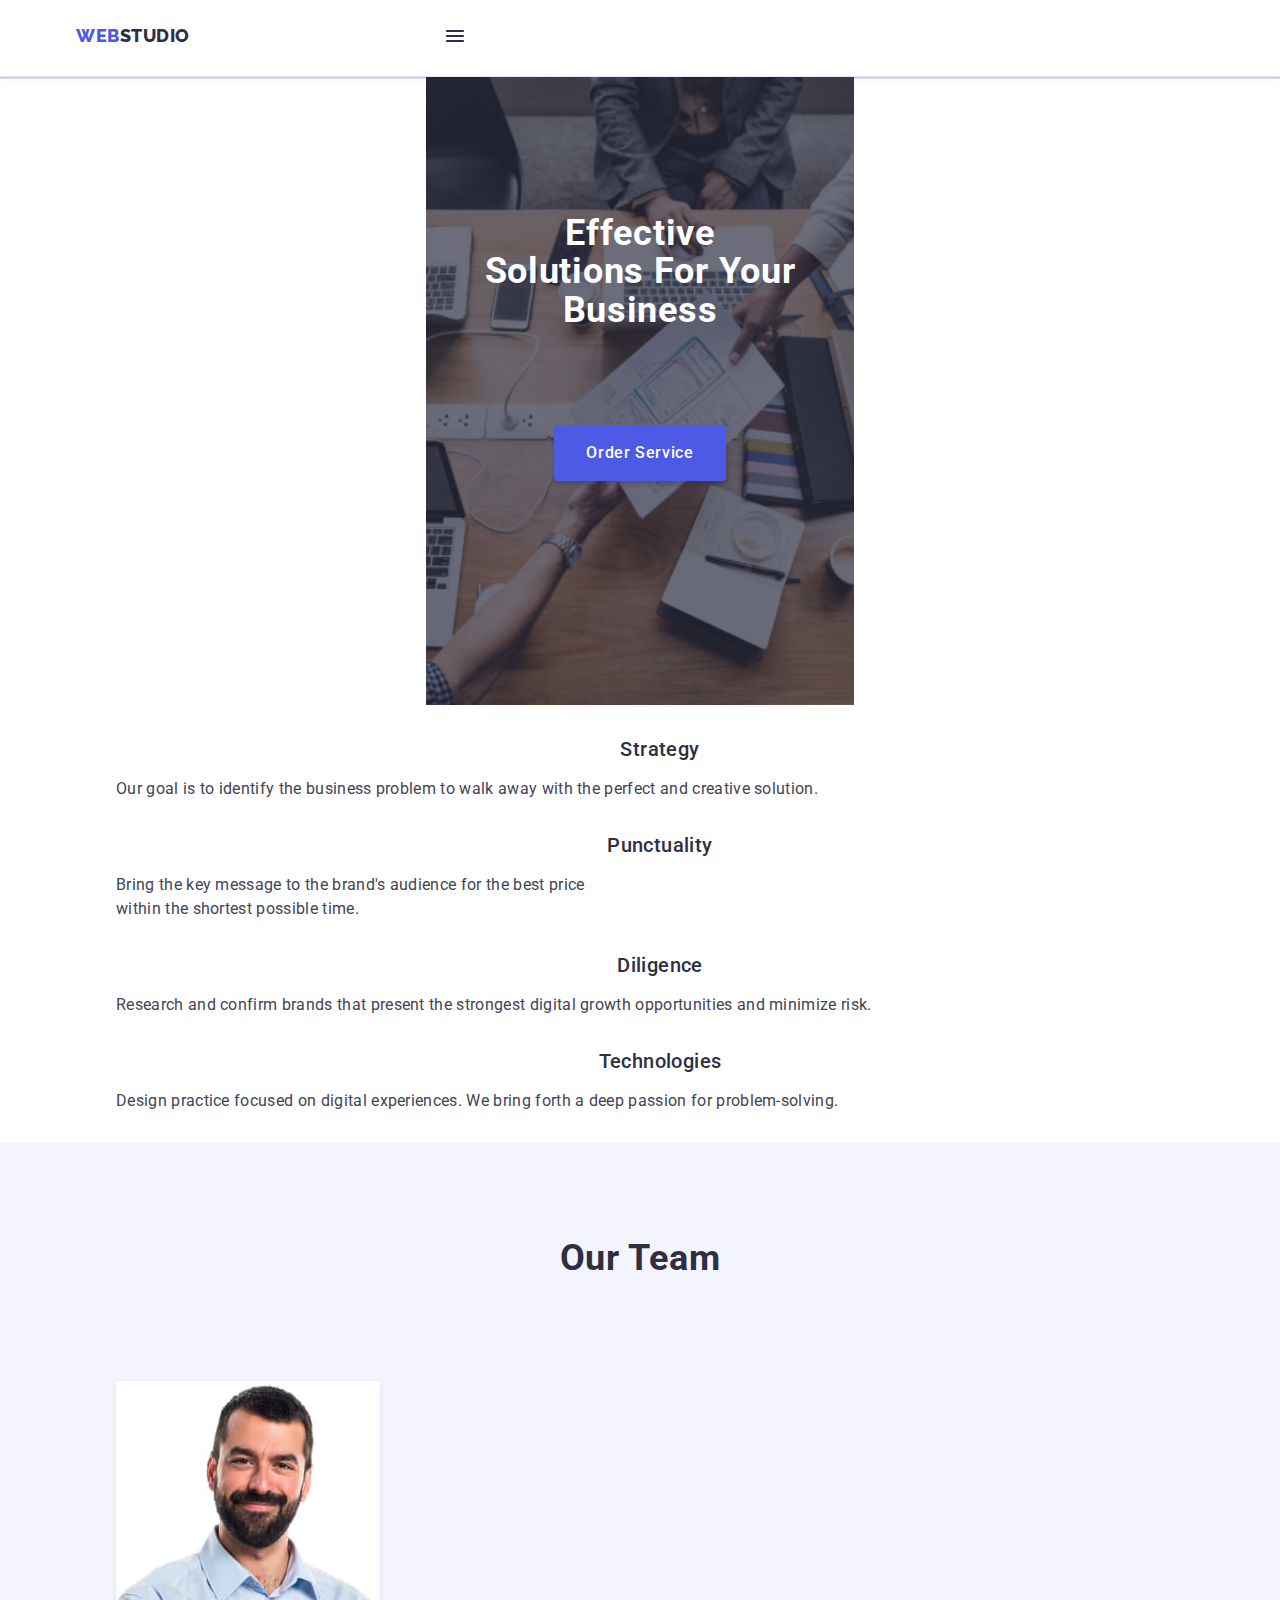
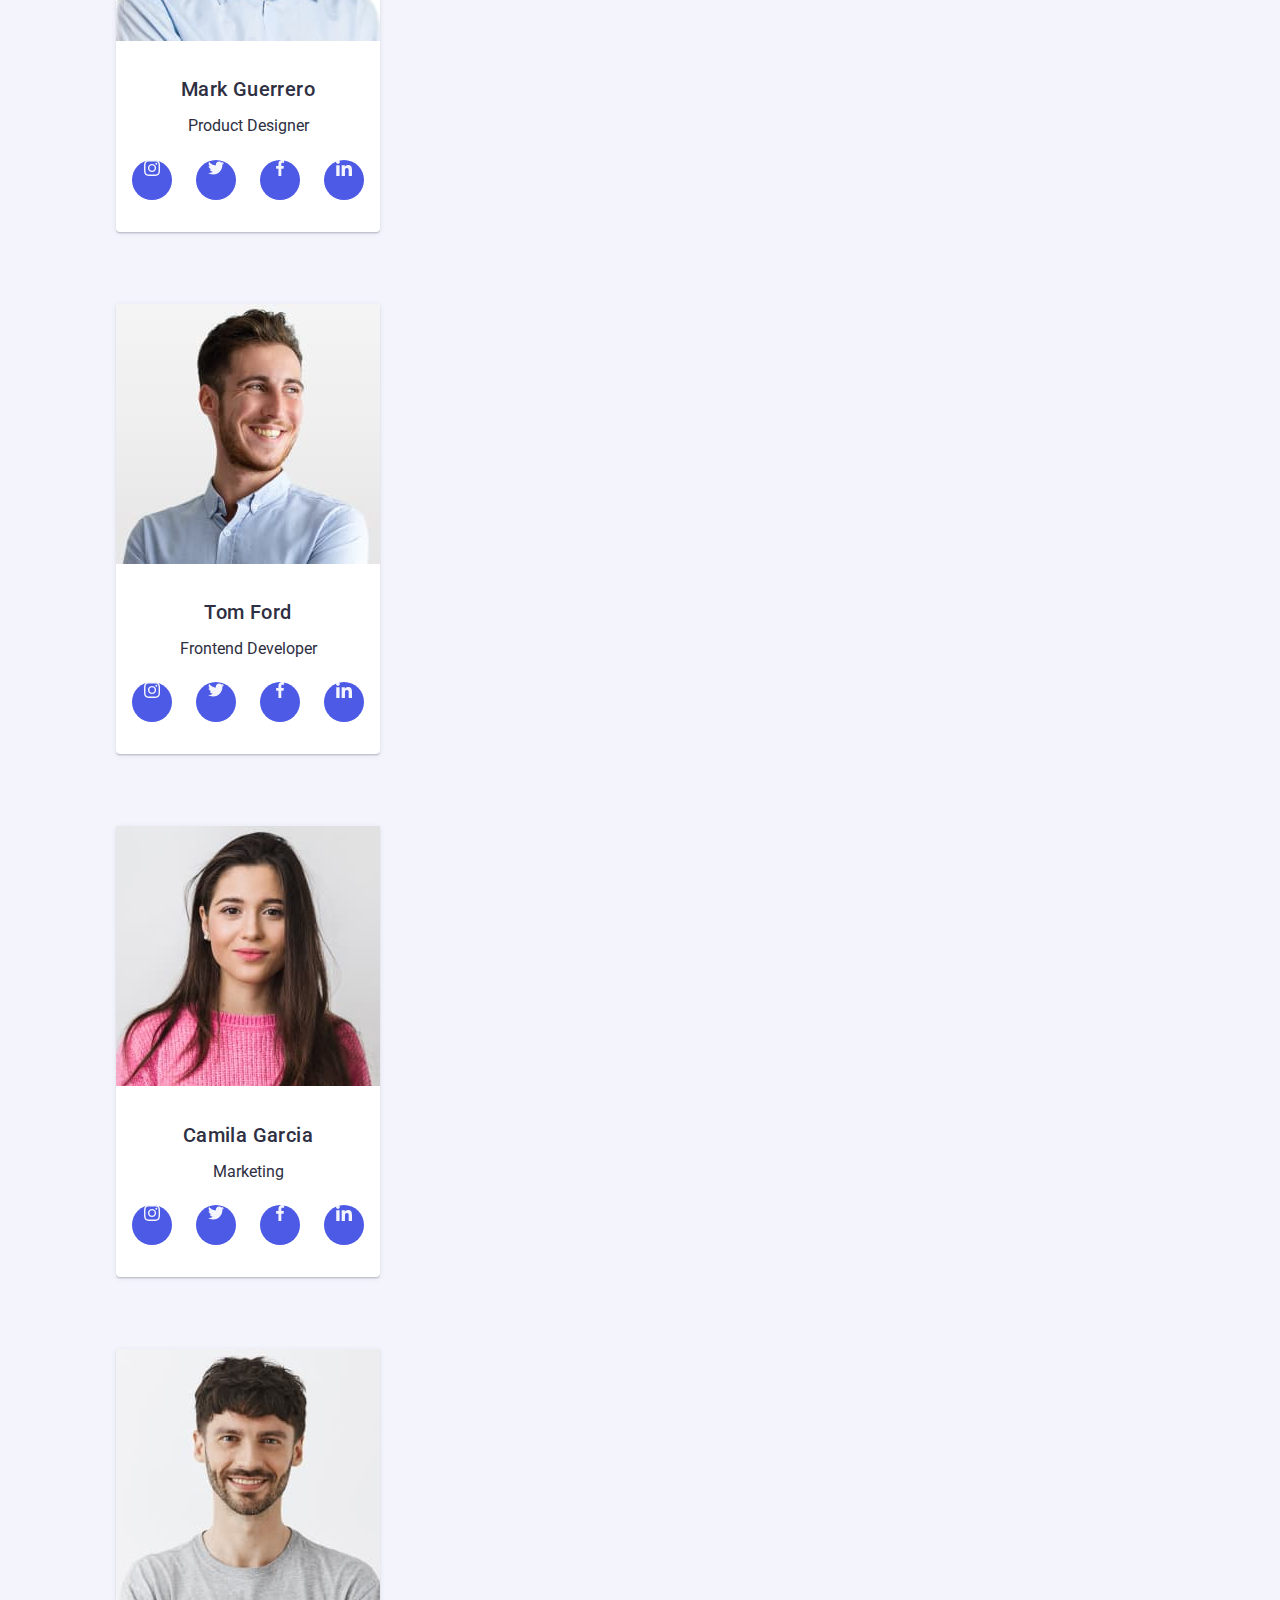
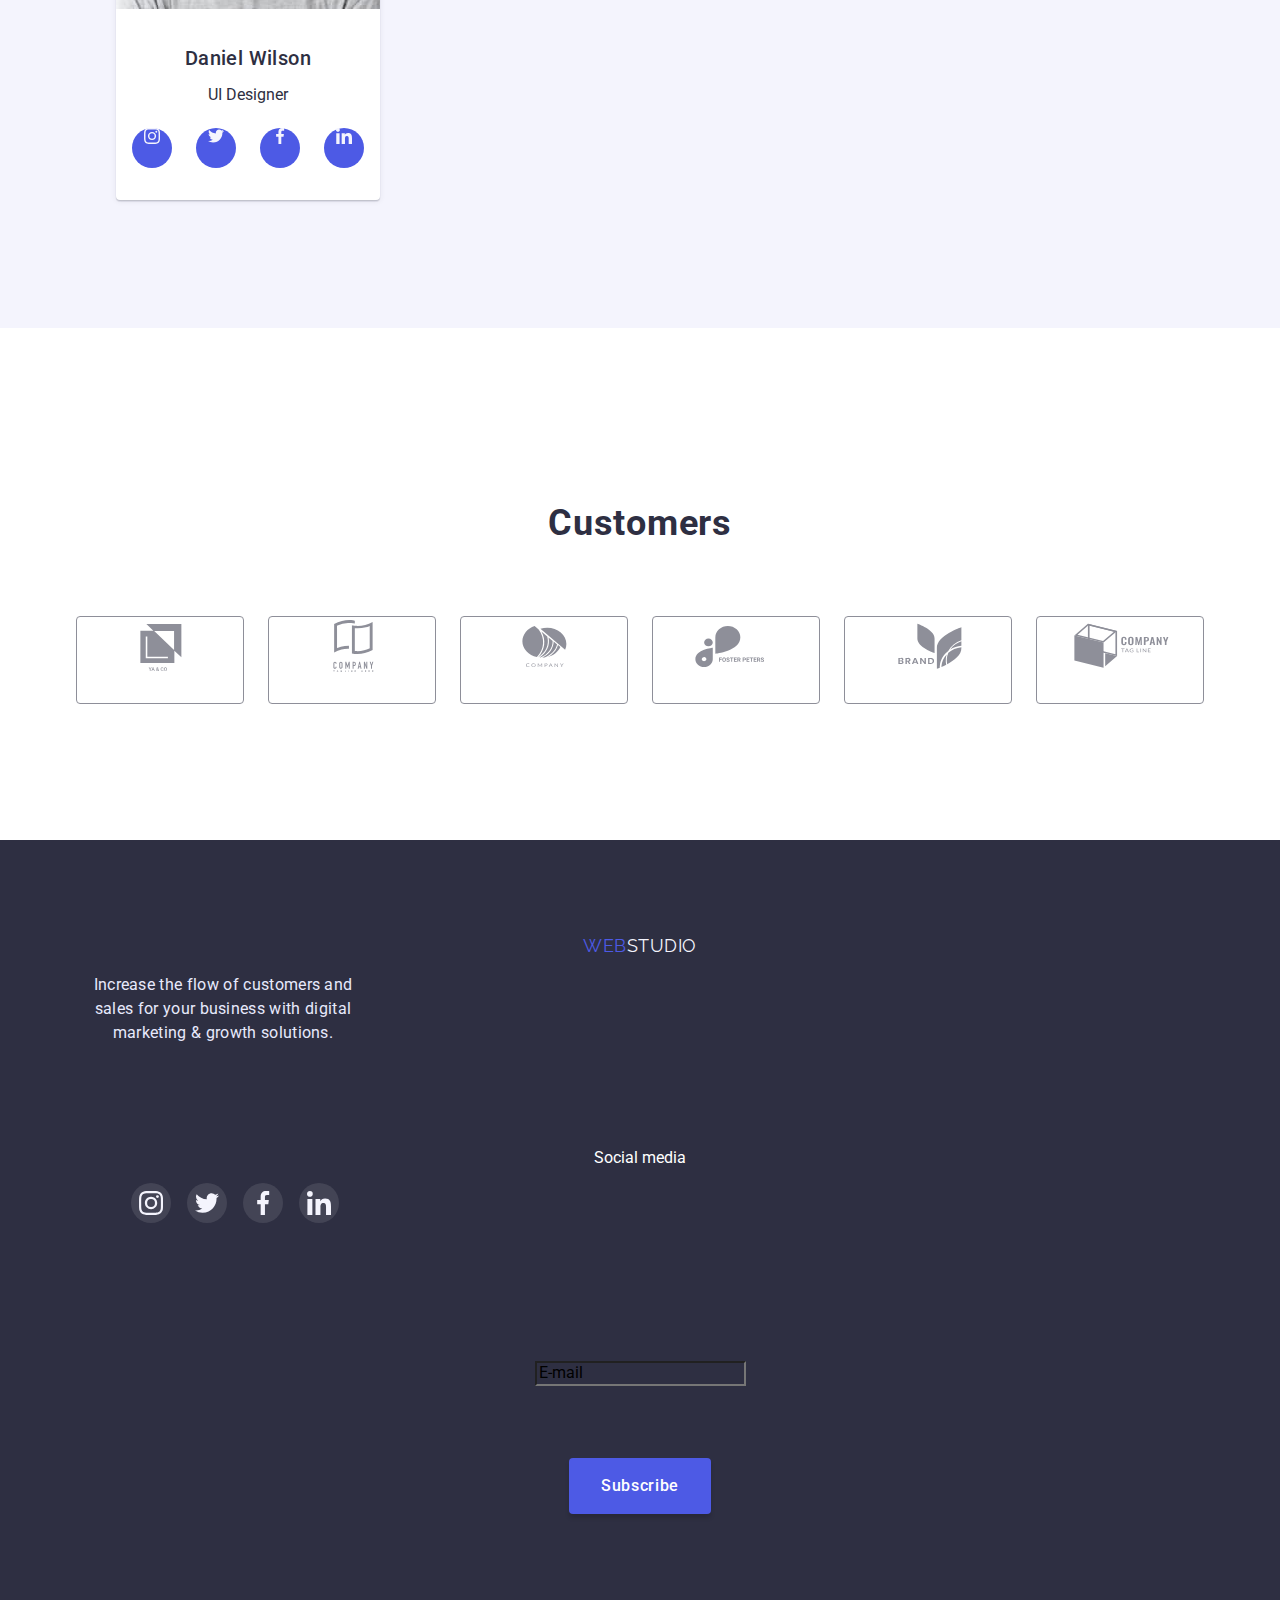
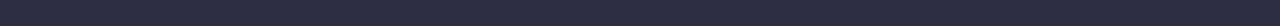
==== index.html @ 81dc56cf "index.html" ====
<!DOCTYPE html>
<html lang="en">
  <head>
    <meta charset="UTF-8" />
    <meta http-equiv="X-UA-Compatible" content="IE=edge" />
    <meta name="viewport" content="width=device-width, initial-scale=1.0" />
    <title>GoIt</title>
    <link
      rel="stylesheet"
      href="https://cdnjs.cloudflare.com/ajax/libs/modern-normalize/1.1.0/modern-normalize.min.css"
    />
    <link rel="preconnect" href="https://fonts.googleapis.com" />
    <link rel="preconnect" href="https://fonts.gstatic.com" crossorigin />
    <link
      href="https://fonts.googleapis.com/css2?family=Raleway:wght@800&family=Roboto:wght@400;500;700;900&display=swap"
      rel="stylesheet"
    />

    <link rel="stylesheet" href="./css/mobile.css" />
    <link rel="stylesheet" href="./css/tablet.css" />
    <link rel="stylesheet" href="./css/desctop.css" />
  </head>

  <body>
    <header class="header">

        <div class="container div-header-container">
          <nav class="header-navigation">

           <div class="flexx">
              <div>
                <a class="header-logo link" href="./index.html"
                  ><span class="logo-web">Web</span>Studio</a>
              </div>
              <div class="svg-menu">
                  <svg data-modal-open xmlns="http://www.w3.org/2000/svg" width="32" height="24" viewBox="0 0 24 24"><path fill="currentColor" d="M4 18h16c.55 0 1-.45 1-1s-.45-1-1-1H4c-.55 0-1 .45-1 1s.45 1 1 1zm0-5h16c.55 0 1-.45 1-1s-.45-1-1-1H4c-.55 0-1 .45-1 1s.45 1 1 1zM3 7c0 .55.45 1 1 1h16c.55 0 1-.45 1-1s-.45-1-1-1H4c-.55 0-1 .45-1 1z"/></svg>
              </div>
           </div >

            <ul class="header-list list">
              <li class="header-item">
                <a class="header-link link" href="index.html">Studio</a>
              </li>
              <li class="header-item">
                <a class="header-link link" href="portfolio.html">Portfolio</a>
              </li>
              <li class="header-item">
                <a class="header-link link" href="">Contacts</a>
              </li>
            </ul>
  
            <!--address-->
  
            <address class="adress">
              <ul class="list adress-flex">
                <li>
                  <a class="header-mail link" href="mailto:info@devstudio.com"
                    >info@devstudio.com</a
                  >
                </li>
                <li>
                  <a class="header-tel link" href="tel:+110001111111"
                    >+11 (000) 111-11-11</a
                  >
                </li>
              </ul>
            </address>
       
          <div data-modal  class="mob-menu is-hidden" >
           <div class="container-mob" >
             <div>
                <button type="button" data-modal-close class="menu-close">X</button>
                <ul class="menu-container-list">
                  <li class="menu-container-item link">
                    <a class="menu-container-link" href="index.html">Studio</a>
                  </li>
                  <li class="menu-container-item link">
                    <a class="menu-container-link" href="portfolio.html">Portfolio</a>
                  </li>
                  <li class="menu-container-item link">
                    <a class="menu-container-link" href="">Contacts</a>
                  </li>
                </ul>
             </div>
             <div>
                <ul class="list adress-menu">
               
                  <li>
                    <a class="menu-tel link" href="tel:+110001111111"
                      >+11 (000) 111-11-11</a
                    >
                  </li>
                     <li>
                    <a class="menu-mail link" href="mailto:info@devstudio.com"
                      >info@devstudio.com</a
                    >
                  </li>
  
                </ul>
                <ul class="social-list gap-al list">
                  <li class="social-item">
                    <a class="social-link link" href>
                      <svg class="bord-soc-icon" width="16" height="16">
                        <use href="./images/icon.svg#icon-instagram1n"></use>
                      </svg>
                    </a>
                  </li>
  
                  <li class="social-item">
                    <a class="social-link link" href="">
                      <svg class="bord-soc-icon" width="16" height="16">
                        <use href="./images/icon.svg#icon-twitter2n"></use>
                      </svg>
                    </a>
                  </li>
                  <li class="social-item">
                    <a class="social-link link" href="">
                      <svg class="bord-soc-icon" width="16" height="16">
                        <use href="./images/icon.svg#icon-facebook3n"></use>
                      </svg>
                    </a>
                  </li>
                  <li class="social-item">
                    <a class="social-link link" href="">
                      <svg class="bord-soc-icon" width="16" height="16">
                        <use href="./images/icon.svg#icon-linkedin4n"></use>
                      </svg>
                    </a>
                  </li>
              </ul>
         </di>
             </div>
            </div>
          </div>
        </nav>
      </div>
    
    </header>

    <main>
      <!--Section 1-->

      <section class="section">
        <div class="container">
          <h1 class="hero">Effective Solutions For Your Business</h1>
          <button data-order-open type="button" class="button" type="button">
            Order Service
          </button>
        </div>
      </section>

      <!--Section 2 -->

      <section class="strategy">
        <div class="container">
          <h2 class="visually-hidden">Strategy</h2>
          <ul class="list sectionone">
            <li class="li-one">
              <div class="strat-fon">
                <svg clacc="svg-home" width="64" height="64" class="foot-svg">
                  <use href="./images/icon.svg#icon-antenna-1"></use>
                </svg>
              </div>
              <h3 class="feature">Strategy</h3>
              <p class="feature-text">
                Our goal is to identify the business problem to walk away with
                the perfect and creative solution.
              </p>
            </li>
            <li class="li-one">
              <div class="strat-fon">
                <svg width="64" height="64" class="foot-svg">
                  <use href="./images/icon.svg#icon-astronaut-1"></use>
                </svg>
              </div>
              <h3 class="feature">Punctuality</h3>
              <p class="feature-text">
                Bring the key message to the brand's audience for the best price
                <br />
                within the shortest possible time.
              </p>
            </li>
            <li class="li-one">
              <div class="strat-fon">
                <svg width="64" height="64" class="foot-svg">
                  <use href="./images/icon.svg#icon-clock-1"></use>
                </svg>
              </div>
              <h3 class="feature">Diligence</h3>

              <p class="feature-text">
                Research and confirm brands that present the strongest digital
                growth opportunities and minimize risk.
              </p>
            </li>
            <li class="li-one">
              <div class="strat-fon">
                <svg width="64" height="64" class="foot-svg">
                  <use href="./images/icon.svg#icon-diagram-1"></use>
                </svg>
              </div>
              <h3 class="feature">Technologies</h3>
              <p class="feature-text">
                Design practice focused on digital experiences. We bring forth a
                deep passion for problem-solving.
              </p>
            </li>
          </ul>
        </div>
      </section>

      <!--Section 3-->

      <section class="doing">
        <div class="container">
          <h2 class="capital">What are we doing</h2>
          <ul class="list gap-24">
            <li class="li-fotosi">
              <img
                src="./images/front/img1.jpg"
                alt="computer"
                width="360"
                height="300"
              />
            </li>
            <li class="li-fotosi">
              <img
                src="./images/front/img2.jpg"
                alt="programs"
                width="360"
                height="300"
              />
            </li>
            <li class="li-fotosi">
              <img
                src="./images/front/img3.jpg"
                alt="phone"
                width="360"
                height="300"
              />
            </li>
          </ul>
        </div>
      </section>

      <!--Section 4-->

      <section class="team">
        <div class="container">
          <h2 class="capital">Our Team</h2>
          <ul class="list gap-24 our-team">
            <li class="fon-imag">
              <img
                src="./images/front/img.jpg"
                alt="Mark Guerrero"
                width="264"
                height="260"
              />
              <div class="team-div">
                <h3 class="feature">Mark Guerrero</h3>

                <p class="feature-text-team">Product Designer</p>

                <ul class="social-list gap-al list">
                  <li class="social-item">
                    <a class="social-link link" href>
                      <svg class="bord-soc-icon" width="16" height="16">
                        <use href="./images/icon.svg#icon-instagram1n"></use>
                      </svg>
                    </a>
                  </li>

                  <li class="social-item">
                    <a class="social-link link" href="">
                      <svg class="bord-soc-icon" width="16" height="16">
                        <use href="./images/icon.svg#icon-twitter2n"></use>
                      </svg>
                    </a>
                  </li>
                  <li class="social-item">
                    <a class="social-link link" href="">
                      <svg class="bord-soc-icon" width="16" height="16">
                        <use href="./images/icon.svg#icon-facebook3n"></use>
                      </svg>
                    </a>
                  </li>
                  <li class="social-item">
                    <a class="social-link link" href="">
                      <svg class="bord-soc-icon" width="16" height="16">
                        <use href="./images/icon.svg#icon-linkedin4n"></use>
                      </svg>
                    </a>
                  </li>
                </ul>
              </div>
            </li>

            <li class="fon-imag">
              <img
                src="./images/front/img11.jpg"
                alt="Tom Ford"
                width="264"
                height="260"
              />
              <div class="team-div">
                <h3 class="feature">Tom Ford</h3>
                <p class="feature-text-team">Frontend Developer</p>
                <ul class="social-list gap-al list">
                  <li class="social-item">
                    <a class="social-link link" href>
                      <svg class="bord-soc-icon" width="16" height="16">
                        <use href="./images/icon.svg#icon-instagram1n"></use>
                      </svg>
                    </a>
                  </li>

                  <li class="social-item">
                    <a class="social-link link" href="">
                      <svg class="bord-soc-icon" width="16" height="16">
                        <use href="./images/icon.svg#icon-twitter2n"></use>
                      </svg>
                    </a>
                  </li>
                  <li class="social-item">
                    <a class="social-link link" href="">
                      <svg class="bord-soc-icon" width="16" height="16">
                        <use href="./images/icon.svg#icon-facebook3n"></use>
                      </svg>
                    </a>
                  </li>
                  <li class="social-item">
                    <a class="social-link link" href="">
                      <svg class="bord-soc-icon" width="16" height="16">
                        <use href="./images/icon.svg#icon-linkedin4n"></use>
                      </svg>
                    </a>
                  </li>
                </ul>
              </div>
            </li>
            <li class="fon-imag">
              <img
                src="./images/front/img22.jpg"
                alt="Camila Garcia"
                width="264"
                height="260"
              />
              <div class="team-div">
                <h3 class="feature">Camila Garcia</h3>
                <p class="feature-text-team">Marketing</p>
                <ul class="social-list gap-al list">
                  <li class="social-item">
                    <a class="social-link link" href>
                      <svg class="bord-soc-icon" width="16" height="16">
                        <use href="./images/icon.svg#icon-instagram1n"></use>
                      </svg>
                    </a>
                  </li>

                  <li class="social-item">
                    <a class="social-link link" href="">
                      <svg class="bord-soc-icon" width="16" height="16">
                        <use href="./images/icon.svg#icon-twitter2n"></use>
                      </svg>
                    </a>
                  </li>
                  <li class="social-item">
                    <a class="social-link link" href="">
                      <svg class="bord-soc-icon" width="16" height="16">
                        <use href="./images/icon.svg#icon-facebook3n"></use>
                      </svg>
                    </a>
                  </li>
                  <li class="social-item">
                    <a class="social-link link" href="">
                      <svg class="bord-soc-icon" width="16" height="16">
                        <use href="./images/icon.svg#icon-linkedin4n"></use>
                      </svg>
                    </a>
                  </li>
                </ul>
              </div>
            </li>

            <li class="fon-imag">
              <img
                src="./images/front/img33.jpg"
                alt="Daniel Wilson"
                width="264"
                height="260"
              />
              <div class="team-div">
                <h3 class="feature">Daniel Wilson</h3>
                <p class="feature-text-team">UI Designer</p>
                <ul class="social-list gap-al list">
                  <li class="social-item">
                    <a class="social-link link" href>
                      <svg class="bord-soc-icon" width="16" height="16">
                        <use href="./images/icon.svg#icon-instagram1n"></use>
                      </svg>
                    </a>
                  </li>

                  <li class="social-item">
                    <a class="social-link link" href="">
                      <svg class="bord-soc-icon" width="16" height="16">
                        <use href="./images/icon.svg#icon-twitter2n"></use>
                      </svg>
                    </a>
                  </li>
                  <li class="social-item">
                    <a class="social-link link" href="">
                      <svg class="bord-soc-icon" width="16" height="16">
                        <use href="./images/icon.svg#icon-facebook3n"></use>
                      </svg>
                    </a>
                  </li>
                  <li class="social-item">
                    <a class="social-link link" href="">
                      <svg class="bord-soc-icon" width="16" height="16">
                        <use href="./images/icon.svg#icon-linkedin4n"></use>
                      </svg>
                    </a>
                  </li>
                </ul>
              </div>
            </li>
          </ul>
        </div>
      </section>

      <!--section 5-->
      <section class="test">
        <div class="container">
          <h2 class="test-h2">Customers</h2>
          <ul class="test-list list">
            <li class="test-item">
              <a href="" class="test-link link">
                <svg class="test-icon" width="104" height="56">
                  <use href="./images/logi.svg#icon-Logo"></use>
                </svg>
              </a>
            </li>
            <li class="test-item">
              <a href="" class="test-link link">
                <svg class="test-icon" width="104" height="56">
                  <use class="uses" href="./images/logi.svg#icon-Logo2"></use>
                </svg>
              </a>
            </li>
            <li class="test-item">
              <a href="" class="test-link link">
                <svg class="test-icon" width="104" height="56">
                  <use href="./images/logi.svg#icon-Logo3"></use>
                </svg>
              </a>
            </li>
            <li class="test-item">
              <a href="" class="test-link link">
                <svg class="test-icon" width="104" height="56">
                  <use href="./images/logi.svg#icon-Logo4"></use>
                </svg>
              </a>
            </li>
            <li class="test-item">
              <a href="" class="test-link link">
                <svg class="test-icon" width="104" height="56">
                  <use href="./images/logi.svg#icon-Logo5"></use>
                </svg>
              </a>
            </li>
            <li class="test-item">
              <a href="" class="test-link link">
                <svg class="test-icon" width="104" height="56">
                  <use href="./images/logi.svg#icon-logo6"></use>
                </svg>
              </a>
            </li>
          </ul>
        </div>
      </section>
    </main>
    <!--Footer-->

    <footer class="footer">
     <div class="container">
        <div class=" div-footer">
          <div class="foot-t container">
            <a class="footer-logo link" href="./index.html"
              ><span class="foot-web">Web</span>Studio</a
            >
            <p class="footer-text">
              Increase the flow of customers and sales for your business with
              digital marketing & growth solutions.
            </p>
          </div>
          <div class="social-div container">
            <p class="foot-soc-text">Social media</p>
            <ul class="foot-ul">
              <li class="foot-li">
                <a class="foot-a" href>
                  <svg class="foot-svg" width="24" height="24">
                    <use href="./images/icon.svg#icon-instagram1n"></use>
                  </svg>
                </a>
              </li>
  
              <li class="foot-li">
                <a class="foot-a" href="">
                  <svg class="foot-svg" width="24" height="24">
                    <use href="./images/icon.svg#icon-twitter2n"></use>
                  </svg>
                </a>
              </li>
              <li class="foot-li">
                <a class="foot-a" href="">
                  <svg class="foot-svg" width="24" height="24">
                    <use href="./images/icon.svg#icon-facebook3n"></use>
                  </svg>
                </a>
              </li>
              <li class="foot-li">
                <a class="foot-a" href="">
                  <svg class="foot-svg" width="24" height="24">
                    <use href="./images/icon.svg#icon-linkedin4n"></use>
                  </svg>
                </a>
              </li>
            </ul>
          </div>
        </div>
<div class="subscribe-div container">
          <p>Subscribe</p>
        <form class="form-input">
            <input type="text" class="input" value="E-mail">
        </form>
        <button class="button-subscribe">Subscribe</button>
</div>
     </div>
    </footer>

    <div data-order class="backdrob is-hidden">
      <div class="modal">
      <div class="modal-box container">
          <button
            data-order-close
            class="modal-button"
            type="button"
            class="modal-close"
          >
            <svg class="modal-close-icone" width="8" height="8">
              <use href="./images/close.svg"></use>
            </svg>
          </button>
          <h3>Leave your contacts and we will call you back</h3>
          
          <form>
            
              <label class="label-name">
                <span class="span-name">Name</span>
                <input type="text" id="user-name" name="user-name" class="order-input">
                <svg class="modal-icon" width="18" height="18">
                  <use href="./images/icon.svg#icon-person-black-18dp-1"></use>
                </svg>
              </label>
           
              
             <label> 
              <span class="span-name">Phone</span>
              <input type="tel" id="user-phone" name="user-phone" class="order-input">
              <svg class="modal-icon" width="18" height="18">
                <use href="./images/icon.svg#icon-Vector"></use>
              </svg>
            </label>

             
              <label>
                <span class="span-name">Mail</span>
             <div class="input-wrap">
                  <input type="email" name="user-mail" class="order-input">
                  <svg class="modal-icon" width="18" height="18">
                    <use href="./images/icon.svg#icon-Vectormail"></use>
                  </svg>
             </div>
              </label>


              <label> 
                <span class="span-name">Comment</span>
               <input type="text" name="user-comment" class="order-input-send" placeholder="Text input">
               <svg class="modal-icon" widrh="18" height="18">
                <use href="./images/"></use>
               </svg>
              </label>
              <button class="send" type="submit">Send</button>
          </form>
      </div>
      </div>
    </div>
    <script src="./js/order.js"></script>
    <script src="./js/modal.js"></script>
  </body>
</html>
---- css/mobile.css ----
:root {
    --primary-text-color: #2E2F42;
    --background-color: #FFFFFF;
    --primary-bg-color: #FFFFFF;
    --l-gra: linear-gradient(rgba(46, 47, 66, 0.7)); 
}

/*---------fonts------*/

body {
    font-family: 'Roboto', sans-serif;
    font-size: 16px;
    color: var(--primary-text-color);
    background-color: var(--primary-bg-color);
    
    
}


.container {
    max-width: 428px;
    padding-left: 16px;
    padding-right: 16px;
    margin-left: auto;
    margin-right: auto;
  }
/*---------text no point-----*/
.link {
    text-decoration: none; 
    display: block;
 }

 /*---------container -----*/
 

/*-----------header------------*/

 .header {
    background-color: #FFFFFF;
    border-bottom: 1px solid #E7E9FC;
    box-shadow: 0px 2px 1px rgba(46, 47, 66, 0.08), 0px 1px 1px rgba(46, 47, 66, 0.16), 0px 1px 6px rgba(46, 47, 66, 0.08);
    
    
}
.header-logo {
    font-family: 'Raleway', sans-serif;
    font-weight: 800;
    font-size: 18px;
    line-height: 1.33; 
    letter-spacing: 0.03em;
    text-transform: uppercase;
    color: #2E2F42;
    }
.logo-web {
    color: #4D5AE5; 
    font-family: 'Raleway';
 font-weight: 800;
 font-size: 18px;
 line-height: 1.33;
 letter-spacing: 0.03em;
 text-transform: uppercase
 }   

.header-navigation {
   
   
 }
 
 .div-header-container {
    display: flex;
    justify-content: space-between;
 }

    
 .header-list {
   display: none;
 }
    
 .header-item {
    display: none;
 }
    .adress {
        display: none;
     }
    
    /*   menu   */

    .container-mob {
        max-width: 346px;
        padding-left: 16px;
        padding-right: 16px;
       

    }
    .but-menu{
    padding: 16px 32px;
    }
    .menu {

    }
    .mob-menu {
        width: 100%;
        height: 100%;
        position: fixed;
        z-index: 1;
        top: 0;
        background-color:  #FFFFFF;;
        padding-top: 48px;
        padding-bottom: 48px;
    }
 .container-mob {
        height: 100%;
        display: flex;
        flex-direction: column;
        justify-content: space-between;
    }
    .menu-close {
        display: block;
        margin-left: auto;
        margin-bottom: 16px;
    }
    .menu-container-list {
        
    }
    .menu-container-item:not(:last-child) {
        margin-bottom: 40px;
       
    }
    .link {
        
    }
    .menu-container-link {
 font-weight: 700;
font-size: 36px;
line-height: 40px;
/* identical to box height, or 111% */
letter-spacing: 0.02em;
text-transform: capitalize;
text-decoration: none;
color: #2E2F42;
    }


    .menu-mail {
font-weight: 500;
font-size: 20px;
line-height: 24px;
/* identical to box height, or 120% */
letter-spacing: 0.02em;
color: #434455;

    }

    .open-menu {
        padding: 15px 30px;
    }

    .flexx {
        display: flex;
        justify-content:space-between;
        }

        .open-menu {
      
        margin-left: 0 auto;
        }
        
    .menu-tel {
font-weight: 600;
font-size: 36px;
line-height: 40px;
/* identical to box height, or 111% */
text-transform: capitalize;
color: #4D5AE5;

    }

    /* mob mrnu */
    .is-hidden {
        opacity: 0;
        visibility: hidden;
        pointer-events: none;
    }
    .button-menu {
        background-image: url(../images/mob-menu/mobmenu.svg);
    }

    .menu-close {
        padding: 16px 32px;
    }
/*------section 1------hero-----------*/

.section {
    max-width: 428px;
    margin-left: auto;
    margin-right: auto;
    flex-grow: 1;
     padding: 112px 0;
     text-align: center;
     background-image:linear-gradient(rgba(46, 47, 66, 0.7),
     rgba(46, 47, 66, 0.7)),
      url(../images/front/homemobole.jpg);
     background-repeat: no-repeat;
     background-position: center;
     background-size: cover;
}  




.hero {
    font-size: 36px;
    line-height: 1.07;
    letter-spacing: 0.02em;
    font-weight: 700;
    line-height: 1.07;
    align-items: center;
    letter-spacing: 0.02em;
    color: #FFFFFF;
    width: 318px;
    margin-left: auto;
    margin-right: auto;
    color: #FFFFFF;
    
    }

      
 /* ----  button order -- */ 

 .button {
    cursor: pointer;
    font-size: 16px;
    line-height: 1.5;
    letter-spacing: 0.04em;
    color: #FFFFFF;
    font-weight: 500;
    text-align: center;
    background-repeat: no-repeat;
    background-position: center;
    box-shadow: 0px 4px 4px rgba(0, 0, 0, 0.15);
    border-radius: 4px;
}    

.button {
font-family: inherit;
background: #4D5AE5;
font-family: 'Roboto';
font-size: 16px;
line-height: 1.5;
border: none;
border-radius: 4px;
padding: 16px 32px;
margin-bottom: 112px;
margin-top: 72px;
}
 
    /* ----  section strategi -- */ 
    
    
    .strategy {

    }

  

    .visually-hidden {
        position: absolute;
        white-space: nowrap;
        width: 1px;
        height: 1px;
        overflow: hidden;
        border: 0;
        padding: 0;
        clip: rect(0 0 0 0);
        clip-path: inset(50%);
        margin: -1px;
    }

    .list {
        display: block;
        list-style: none;
    }

   
    
    .strat-fon {
        display: none;
        
    }
   
    .feature-text {
        text-align: left;
      
       
    }
 
    .feature { 
        font-size: 20px;
        line-height: 1.2;
        letter-spacing: 0.02em;
        color: #2E2F42;
        font-weight: 500;
        margin-bottom: 8px;
        align-items: center;
        margin-top: 72px;
        text-align: center;
        margin-top: 32px;
        
        }

        .feature-text {
        font-size: 16px;
        line-height: 1.5;
        letter-spacing: 0.02em;
        color: #434455  ;
        align-content: center;
       
        }

       /* --section 3--- doing --- */

        .doing {
            display: none;
        }

        /* section 4 Team */ 
        .team {
            background-color: #F4F4FD;
            
        }

        .list {
            display: block;
            
        }
        .capital {
            font-size: 36px;
            line-height: 1.11;
            letter-spacing: 0.02em;
            text-align: center;
            padding-top: 96px;
            padding-bottom: 72px;
            
        }

        .fon-imag {
            widows: 32px;
            background-color: #FFFFFF
            ;
            box-shadow: 0px 1px 6px rgba(46, 47, 66, 0.08), 0px 1px 1px rgba(46, 47, 66, 0.16), 0px 2px 1px rgba(46, 47, 66, 0.08);
            border-radius: 0px 0px 4px 4px;
       
            
        }
        .fon-imag:not(:last-child) {
            margin-bottom: 72px; }


        .team-div {
       
        text-align: center;
                    }

   .our-team {
   padding-bottom: 128px;
   }   
   
   .fon-imag {
    width: 264px;
   }
                
/*

     
        /*  ----- OUR TEAM ---
        */
        .social-list {
        display: flex;
        justify-content: center;
        }
        .gap-al {
            gap: 24px;
            padding-left: 16px;
            padding-right: 16px;
            padding-bottom: 32px;
            padding-top: 8px;
            
        }
       
        .social-item {
            width: 40px;
            height: 40px;
        }

        .social-link {
            width: 100%;
            height: 100%;
            border-radius: 50%;
            display: flex;
            justify-content: center;
            align-items: center;
            border-radius: 50%;
            background-color: #4D5AE5;
        }
        .social-link:is(:hover, :focus) {
            background-color: #404BBF;
        }
    
        .link {
        }
        .bord-soc-icon {
            fill: chartreuse;
        }


        /* ------- section 5 customers ----*/

        .test {
            padding-top: 130px;
            padding-bottom: 120px;
           
        }
      
        .test-h2 {
        justify-content: center;
        display: flex;
        margin-bottom: 72px;
        font-family: 'Roboto';
        font-style: normal;
        font-size: 36px;
        line-height: 1.11;
        letter-spacing: 0.02em;
        }
        .test-list {
            display: flex;
            flex-wrap: wrap;
            gap: 24px;
            padding: 0;
        }
        .list {
            justify-content: center;
            text-align: center;
            align-items: center;
           
        }
        .test-item {
            width: 168px;
            height: 88px;
        }
        .test-link {
            width: 100%;
            height: 100%;
            border: 1px solid #8E8F99;
            border-radius: 4px;
            display: flex;
            align-items: center;
            justify-content: center;
            color: #8E8F99;
        }
        
        .test-link:hover,
        .test-link:focus {
            border-color: #404BBF;
            color: #404BBF;

    }
        .link {
        }
        .test-icon {
            fill: currentColor ;
        }

        /* --- footer ---- */
       
       
        .footer {
            background-color: #2E2F42;
           
        }
        
        .div-footer {
            display: block;
        }
        .footer-logo {
            padding-top: 0px;
            padding-bottom: 0;
            font-family: 'Raleway', sans-serif;
            font-size: 18px;
            line-height: 1.16;
            letter-spacing: 0.03em;
            color: #F4F4FD;
            text-transform: uppercase;
        }


        .foot-web {
            color: #4D5AE5;
        }
        .footer-text {
            font-size: 16px;
            line-height: 1.5;
            letter-spacing: 0.02em;
            color: #E7E9FC;
            margin-top: 16px;
            width: 264px;
            
        }
        .foot-t {
            text-align: center;
            padding-top: 96px;
            padding-bottom: 72px;
            
        }
        .social-div {
         
          text-align: center;
          padding-bottom: 72px;
        }
        .foot-soc-text {

            color: #FFFFFF;
        }
        .foot-ul {
            display: flex;
            gap: 16px;
            margin-top: 16px;
            list-style: none;
        }
        .foot-li {
            width: 40px;
            height: 40px;
            justify-content: center;
        }
        .foot-a {
            width: 100%;
            height: 100%;
            border-radius: 50%;
            display: flex;
            justify-content: center;
            align-items: center;
            border-radius: 50%;
            background-color:rgba(255, 255, 255, 0.1);
        }
        
.footer-text {
    text-align: center;
}

/*     mail input   */

.input {
    background-color: #2E2F42;



}
.but-sub {
   
    margin-top: 16px;
    margin-bottom: 96px;
}

.flexx{
    margin-top: 24px;
    margin-bottom: 24px;
    display: flex;
   
}
.svg-menu {
    margin-left: 249px;

}




/*    subscribe    */ 
.subscribe-div{
   
    text-align: center;
}

.button-subscribe {
    cursor: pointer;
    font-size: 16px;
    line-height: 1.5;
    letter-spacing: 0.04em;
    color: #FFFFFF;
    font-weight: 500;
    text-align: center;
    background-repeat: no-repeat;
    background-position: center;
    box-shadow: 0px 4px 4px rgba(0, 0, 0, 0.15);
    border-radius: 4px;
}    

.button-subscribe {
font-family: inherit;
background: #4D5AE5;
font-family: 'Roboto';
font-size: 16px;
line-height: 1.5;
border: none;
border-radius: 4px;
padding: 16px 32px;
margin-bottom: 112px;
margin-top: 72px;
}

        /* ----- mobal backdrop + owerflow y scrol -*/

        .backdrob {
            position: fixed;
            top: 0;
            width: 100%;
            height: 100%;
            background-color: rgba(46, 47, 66, 0.4);
        }
    
        .modal {
            width: 392px;
            min-height: 586px;
            background-color: #FCFCFC;
            border: 5px;
            position: absolute;
            top: 50%;
            left: 50%;
            transform: translate(-50%, -50%);
            overflow-y: scroll;
    
        }

    
        .backdrob.is-hidden{
            opacity: 0;
            visibility: hidden;
            pointer-events: none;
        }
        .modal-button {
            width: 24px;
            height: 24px;
            border: 1px solid rgba(0, 0, 0, 0.1);
            background-color: #2f3ec4;
            border-radius: 50%;
            display: flex;
            justify-content: center;
            align-items: center;
            margin-left: auto;
            padding: 0;
        } 


        /* modal order  */

     .modal-box:not(:last-child) { margin-bottom: 40px; }
      
     .order-input {
        border: 1px solid rgba(33, 33, 33, 0.2);
       border-radius: 4px;
     }

    .modal-icon{
        position: absolute;
        left: 5px;
      
    } 
    .input-wrap{
        position: relative;
    }
     .order-input-send {
box-sizing: border-box;
width: 360px;
height: 120px;
left: 0px;
top: 218px;
border: 1px solid rgba(33, 33, 33, 0.2);
     }
     .order-input-send::placeholder {}

     .send {
padding-right: 111px; 
display: block;
justify-content: center;
text-align: center;
font-family: inherit;
background: #4D5AE5;
font-family: 'Roboto';
font-size: 16px;
line-height: 1.5;
border: none;
border-radius: 4px;
padding: 16px 32px;
margin-bottom: 112px;
margin-top: 72px;
width: 169px;
height: 56px;
left: 129px;
top: 602px;

     }

     .label-name{
        margin-bottom: 5px;
        display: block;
     }

     .span-name{

        margin-bottom: 5px;
        display: block;
     }



     /*   PORTFOLIO  */

     /* buttons */


     .sec-portfo {
    }
    .container {
    }
    .visually-hidden {
    }
    .list {
    }
    .spisoc {
    }
    .but-portfolio {
        display: flex;
        gap: 24px;
    }
 

   


    .button-portfolio{
        cursor: pointer;
        font-size: 16px;
        line-height: 1.5;
        letter-spacing: 0.04em;
        color: #FFFFFF;
        font-weight: 500;
        text-align: center;
        background-repeat: no-repeat;
        background-position: center;
        box-shadow: 0px 4px 4px rgba(0, 0, 0, 0.15);
        border-radius: 4px;
    }    
    
    .button-portfolio {
    font-family: inherit;
    background: #4D5AE5;
    font-family: 'Roboto';
    font-size: 16px;
    line-height: 1.5;
    border: none;
    border-radius: 4px;
    padding: 16px 32px;
    margin-bottom: 112px;
    margin-top: 72px;
    }

    /*   spisok  */

    .list {
    }
    .blank:not(:last-child) { margin-bottom: 48px; }

    .feature-li {
        box-sizing: border-box;
        border: 0.5px solid #F4F4FD;
        box-shadow: 0px 1px 6px rgba(46, 47, 66, 0.08), 0px 1px 1px rgba(46, 47, 66, 0.16), 0px 2px 1px rgba(46, 47, 66, 0.08);
    }
    .all {
    }
    .cover-war {
    }
    .cover-text {
        display: none;
    }
    .cardss {
    }
    .feature {
        text-decoration: none;
    }
    .feature-text {
    }
---- css/tablet.css ----
:root {
    --primary-text-color: #2E2F42;
    --background-color: #FFFFFF;
    --primary-bg-color: #FFFFFF;
    --l-gra: linear-gradient(rgba(46, 47, 66, 0.7)); 
}

/*---------fonts------*/

@media screen and (min-width: 768px) {
    .container {
      max-width: 768px;
    }
}
@media screen and (min-width: 768px)
{
    

}
 /*---------fonts------*/

body {
    font-family: 'Roboto', sans-serif;
    font-size: 16px;
    color: var(--primary-text-color);
    background-color: var(--primary-bg-color);
    
}


/*---------text no point-----*/
.link {
    text-decoration: none; 
    display: block;
 }

 /*---------container -----*/
 

/*-----------header------------*/
---- css/desctop.css ----
:root {
    --primary-text-color: #2E2F42;
    --background-color: #FFFFFF;
    --primary-bg-color: #FFFFFF;
    --l-gra: linear-gradient(rgba(46, 47, 66, 0.7)); 
}

@media screen and (min-width: 1200px) {
    .container {
      max-width: 1158px;
      padding-left: 15px;
      padding-right: 15px;
    }
  }
@media screen  and (min-width: 1440px)
{
    /*---------fonts------*/

body {
    font-family: 'Roboto', sans-serif;
    font-size: 16px;
    color: var(--primary-text-color);
    background-color: var(--primary-bg-color);
    
}

/*---------text no point-----*/
.link {
    text-decoration: none; 
    display: block;
 }

 /*---------container -----*/
 

/*-----------header------------*/

 .header {
    background-color: #FFFFFF;
    border-bottom: 1px solid #E7E9FC;
    box-shadow: 0px 2px 1px rgba(46, 47, 66, 0.08), 0px 1px 1px rgba(46, 47, 66, 0.16), 0px 1px 6px rgba(46, 47, 66, 0.08);
    
}


.header-item:focus,
.header-item:hover {
    color: #404BBF;
}


.header-navigation {
    display: flex;
    justify-content: center;
    align-items: center;
 }
 
 .list {
     list-style: none;
 }

.header-item:focus,
.header-item:hover {
    color: #404BBF;
}

.header-link {
    font-weight: 500;
    font-size: 16px;
    line-height: 1.5;
    letter-spacing: 0.02em;
    position: relative;
    padding-top: 24px;
      padding-bottom: 24px;
    
    }
    
    .header-link::after {
        content: '';
        display: block;
        width: 100%;
        height: 4px;
        background-color: #404BBF;
        border-radius: 2px;
       position: absolute;
       left: 0;
       bottom: 0;
      opacity: 0;
      transition: transform 250ms cubic-bezier(0.4, 0, 0.2, 1);
      transform: scaleX(0);
      
    
    }
    
 .header-list {
    display: flex; 
    gap: 40px;
    display: block;
 }
    .header-link:hover::after {
        transform: scaleX(1);
        opacity: 1;
    }
    
    .header-link {
        color: #2E2F42;
    }
    
    .header-link:hover {
    
        color: #404BBF;
    }
    
    .header-link:focus {
    
        color: #404BBF;
    }
    .adress {
        font-style: normal;
        margin-left: auto;
     }
     .adress-flex {
        display: flex;
        display: block;
       
     }
    .header-mail { 
    font-size: 16px;
    line-height: 1.5;
    letter-spacing: 0.02em;
    
    }
    
    .header-mail:focus {
        color: #404BBF;
    }
    
    .header-mail:hover {
        color: #404BBF;
    }
    .header-tel {
    font-size: 16px;
    line-height: 1.5;
    padding-top: 25px;
    padding-bottom: 25px;
    }
    .header-mail {
        color: #434455
        ;
        padding-top: 24px;
        padding-bottom: 24px;
        display: block;
     }
     .header-tel {
        color: #434455
        ;
     }
    
    .header-tel:focus {
        color: #404BBF;
    }
    
    .header-tel:hover{
        color: #404BBF;
    }
    

/*------section 1------hero-----------*/

.section {
    max-width: 1440px;
    margin-left: auto;
    margin-right: auto;
    flex-grow: 1;
     padding: 112px 0;
     text-align: center;
     background-image:linear-gradient(rgba(46, 47, 66, 0.7),
     rgba(46, 47, 66, 0.7)),
      url(../images/front/homedesctop.jpg);
     background-repeat: no-repeat;
     background-position: center;
     background-size: cover;
}  

.container {

}
.hero {
    font-size: 36px;
    line-height: 1.07;
    letter-spacing: 0.02em;
    font-weight: 700;
    line-height: 1.07;
    align-items: center;
    letter-spacing: 0.02em;
    color: #FFFFFF;
    width: 318px;
    
    margin-left: auto;
    margin-right: auto;
    color: #FFFFFF;
    
    }

      
 /* ----  button order -- */ 

 .button {
    cursor: pointer;
    font-size: 16px;
    line-height: 1.5;
    letter-spacing: 0.04em;
    color: #FFFFFF;
    font-weight: 500;
    text-align: center;
    background-repeat: no-repeat;
    background-position: center;
    box-shadow: 0px 4px 4px rgba(0, 0, 0, 0.15);
    border-radius: 4px;
}    

.button {
font-family: inherit;
background: #4D5AE5;
font-family: 'Roboto';
font-size: 16px;
line-height: 1.5;

border: none;
border-radius: 4px;
padding: 16px 32px;

}
 
    /* ----  section strategi
    
    
    .strategy {}

  

    .visually-hidden {
        position: absolute;
        white-space: nowrap;
        width: 1px;
        height: 1px;
        overflow: hidden;
        border: 0;
        padding: 0;
        clip: rect(0 0 0 0);
        clip-path: inset(50%);
        margin: -1px;
    }

    .list {
        display: block;
        list-style: none;
    }
    .sectionone {
        display: flex;
        gap: 24px;
    }
    .li-one {
    }
    
    .strat-fon {
        display: none;
    }
   


    .feature { 
        font-size: 20px;
        line-height: 1.2;
        letter-spacing: 0.02em;
        color: #2E2F42;
        font-weight: 500;
        margin-bottom: 8px;
        align-items: center;
        
        
        }

        .feature-text {
        font-size: 16px;
        line-height: 1.5;
        letter-spacing: 0.02em;
        color: #434455  ;
        align-content: center;
        margin-bottom: 72px;
        }

        /* --section 3--- doing 

        .doing {
            display: none;
        }
        .capital {
            font-size: 36px;
            line-height: 1.11;
            letter-spacing: 0.02em;
            text-align: center;
            margin-bottom: 72px;
        }

        .list {
        }
        .gap-24 {
        }
        .li-fotosi {
        }

        /*  ----- OUR TEAM 

        .team {
            background-color: #F4F4FD;
            padding-top: 120px;
            padding-bottom: 120px;
           
        }
      
        .our-team {
            align-items: center;
        }

      .container {}

        .capital {
            font-size: 36px;
            line-height: 1.11;
            letter-spacing: 0.02em;
            text-align: center;
            margin-bottom: 72px;
        }
        .list {
        }
      
        .gap-24
       
        .fon-imag {
        }

        .team-div {
            padding-top: 32px;
    padding-bottom: 32px;
    padding-left: 16px;
    padding-right: 16px;
    text-align: center;
        }
    

        .feature {
        }
        .feature-text {
        }
        .social-list {
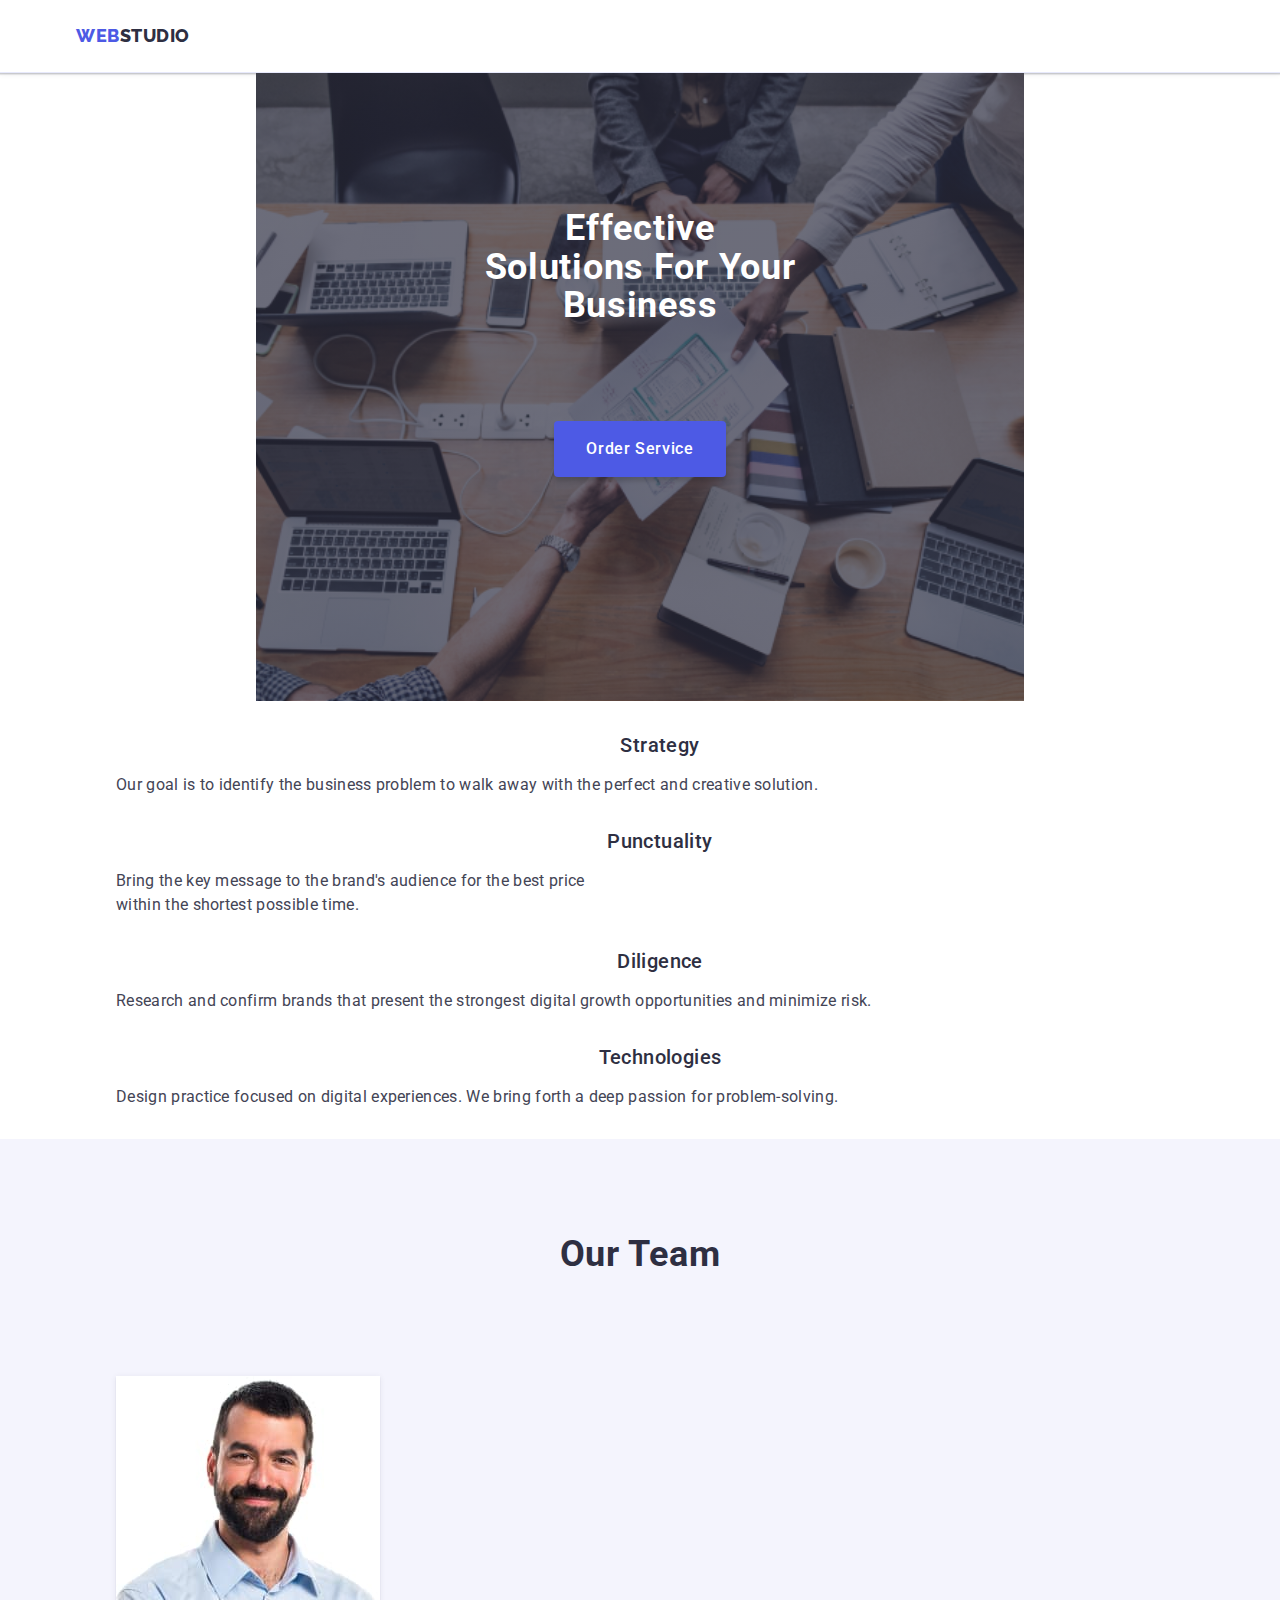
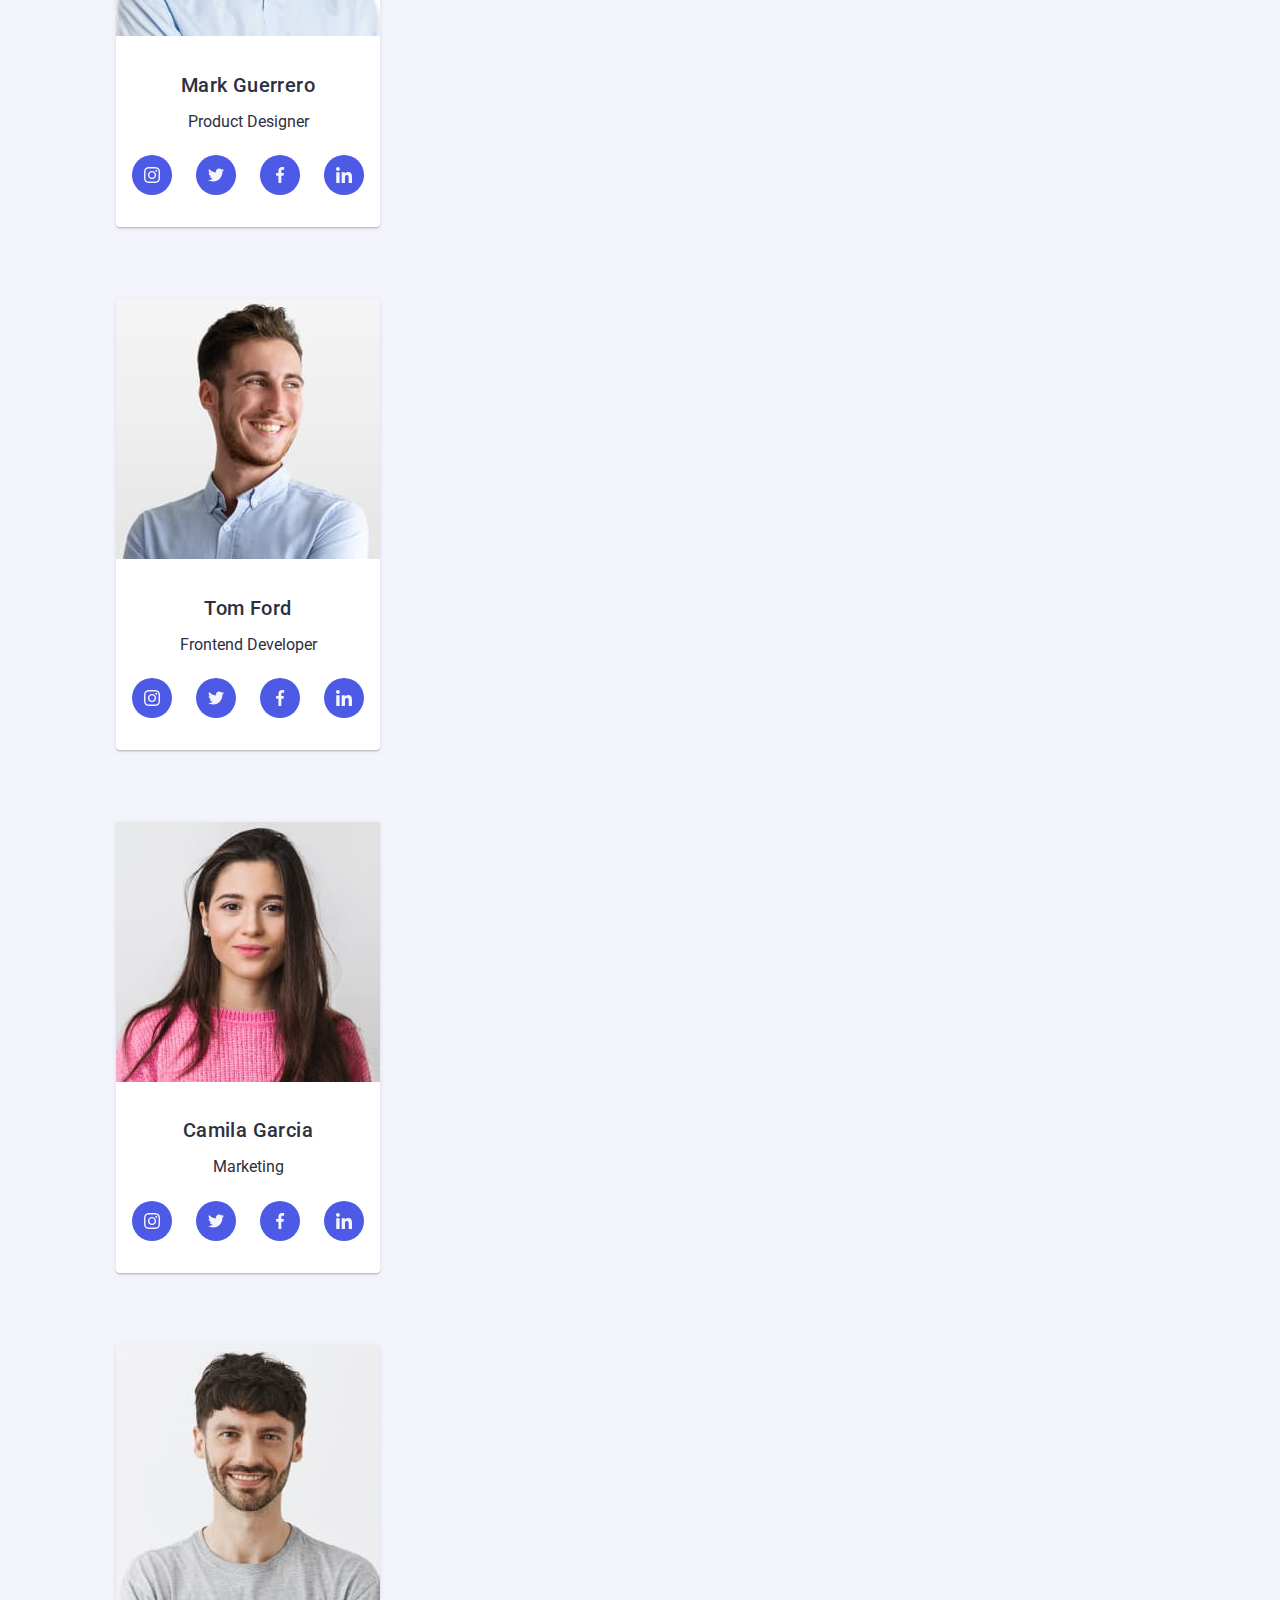
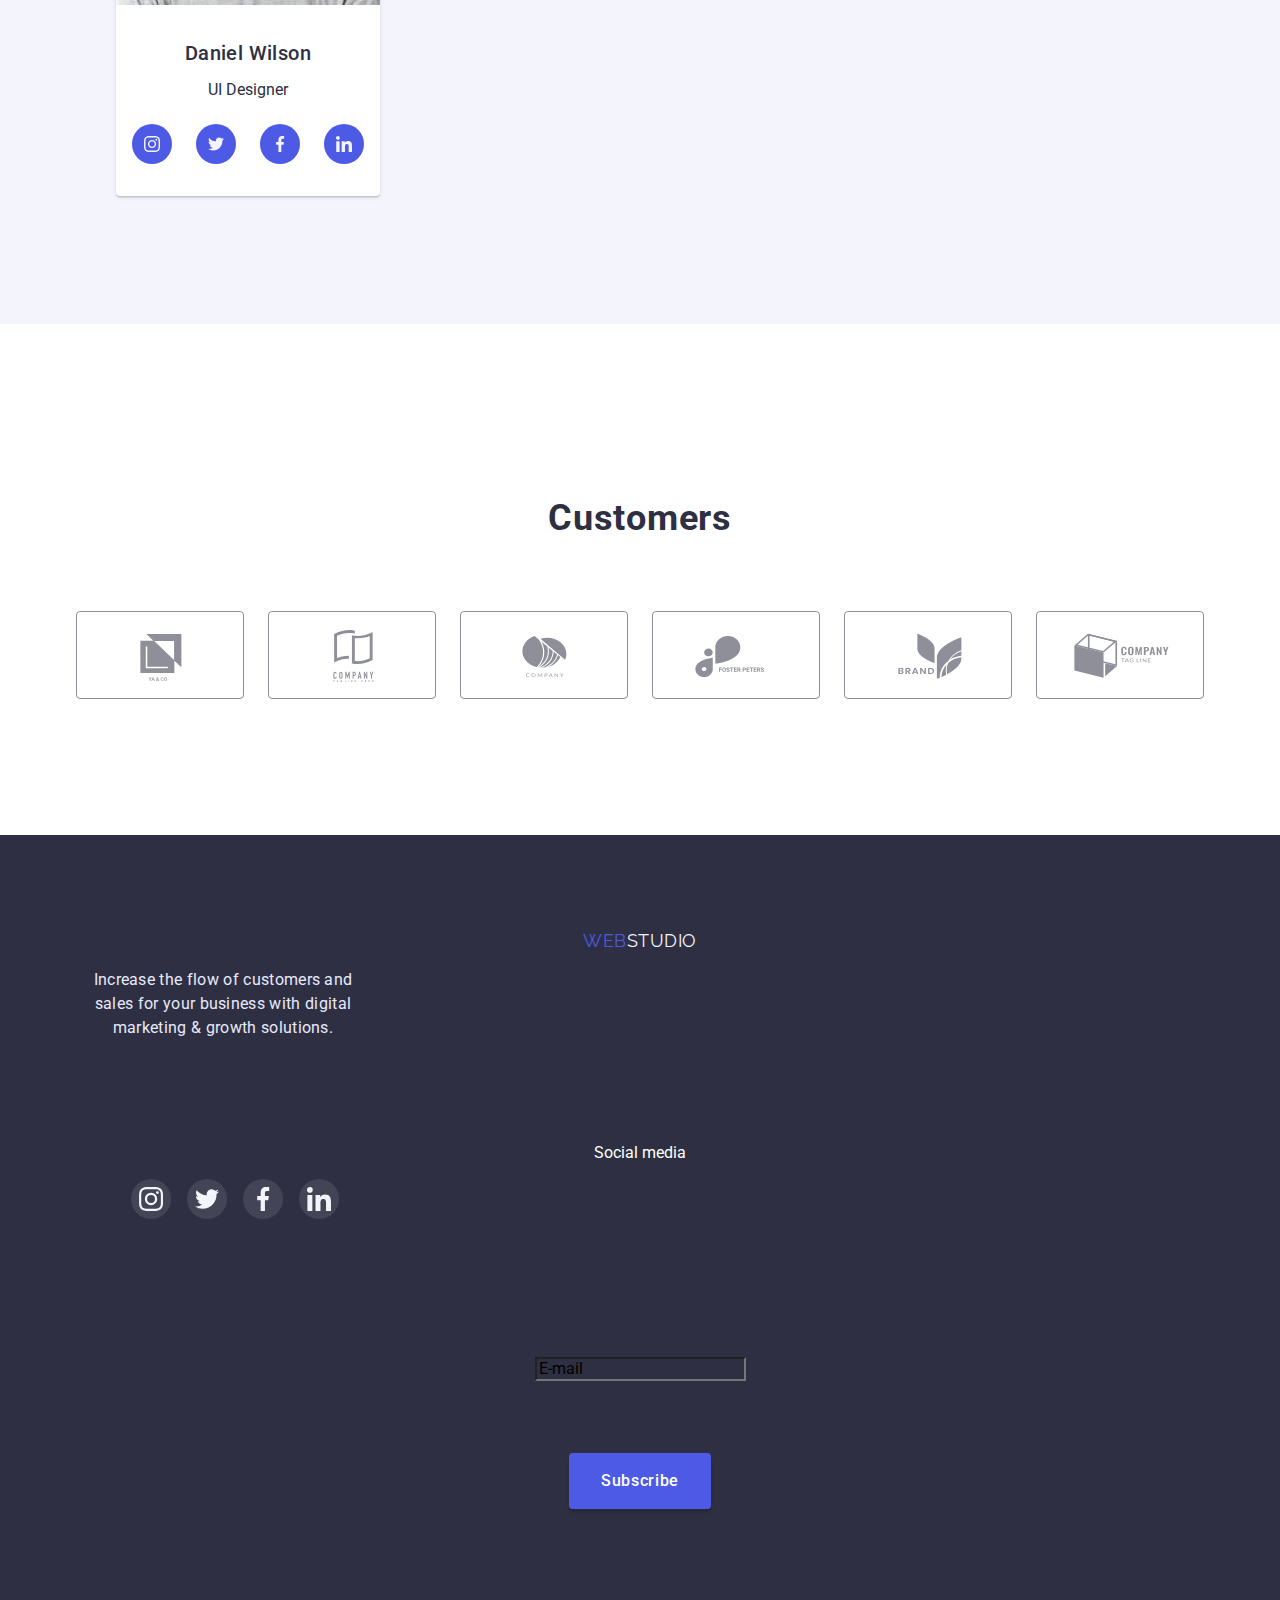
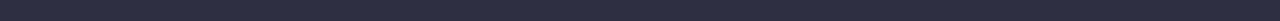
==== commit 7ca754db: "index.html" ====
--- a/index.html
+++ b/index.html
@@ -556,43 +556,56 @@
           
           <form>
             
-              <label class="label-name">
-                <span class="span-name">Name</span>
-                <input type="text" id="user-name" name="user-name" class="order-input">
-                <svg class="modal-icon" width="18" height="18">
-                  <use href="./images/icon.svg#icon-person-black-18dp-1"></use>
-                </svg>
+             <div class="container-modal">
+                <label class="label-name">
+                  <span class="span-name">Name</span>
+                  <div class="input-wrap">
+                    <input type="text" id="user-name" name="user-name" class="order-input">
+                    <svg class="modal-icon" width="18" height="18">
+                      <use href="./images/icon.svg#icon-person-black-18dp-1"></use>
+                    </svg>
+                  </div>
+                </label>
+             
+                
+               <label> 
+                <span class="span-name">Phone</span>
+                <div class="input-wrap">
+                  <input type="tel" id="user-phone" name="user-phone" class="order-input">
+                  <svg class="modal-icon" width="18" height="18">
+                    <use href="./images/icon.svg#icon-Vector"></use>
+                  </svg>
+                </div>
               </label>
-           
-              
-             <label> 
-              <span class="span-name">Phone</span>
-              <input type="tel" id="user-phone" name="user-phone" class="order-input">
-              <svg class="modal-icon" width="18" height="18">
-                <use href="./images/icon.svg#icon-Vector"></use>
-              </svg>
-            </label>
-
-             
-              <label>
-                <span class="span-name">Mail</span>
-             <div class="input-wrap">
-                  <input type="email" name="user-mail" class="order-input">
-                  <svg class="modal-icon" width="18" height="18">
-                    <use href="./images/icon.svg#icon-Vectormail"></use>
-                  </svg>
+  
+               
+                <label>
+                  <span class="span-name">Mail</span>
+               <div class="input-wrap">
+                    <input type="email" name="user-mail" class="order-input">
+                    <svg class="modal-icon" width="18" height="18">
+                      <use href="./images/icon.svg#icon-Vectormail"></use>
+                    </svg>
+               </div>
+                </label>
+  
+  <div>
+    
+                  <label class="modal-textarea-text" for="user-comment"> 
+                    </label>
+                   <textarea  
+                   class="order-input-send"
+                   name="modal-textarea" 
+                   id="user-comment" 
+                   placeholder="Text input"></textarea>
+  </div>
+                <div>
+                  
+                  <input type="checkbox" id="accept" value="accept">
+                  <label class="accept-lab" for="accept">I accept the terms and conditions of the <a href=""> Privacy Policy</a></label>
+                </div>
+                <button class="send" type="submit">Send</button>
              </div>
-              </label>
-
-
-              <label> 
-                <span class="span-name">Comment</span>
-               <input type="text" name="user-comment" class="order-input-send" placeholder="Text input">
-               <svg class="modal-icon" widrh="18" height="18">
-                <use href="./images/"></use>
-               </svg>
-              </label>
-              <button class="send" type="submit">Send</button>
           </form>
       </div>
       </div>
--- a/css/mobile.css
+++ b/css/mobile.css
@@ -401,6 +401,7 @@
             align-items: center;
             border-radius: 50%;
             background-color: #4D5AE5;
+            text-align: center;
         }
         .social-link:is(:hover, :focus) {
             background-color: #404BBF;
@@ -410,6 +411,8 @@
         }
         .bord-soc-icon {
             fill: chartreuse;
+            text-align: center;
+            
         }
 
 
@@ -530,6 +533,7 @@
             width: 40px;
             height: 40px;
             justify-content: center;
+          
         }
         .foot-a {
             width: 100%;
--- a/css/tablet.css
+++ b/css/tablet.css
@@ -9,14 +9,14 @@
 
 @media screen and (min-width: 768px) {
     .container {
-      max-width: 768px;
+      max-width: 720px;
     }
 }
 @media screen and (min-width: 768px)
 {
     
 
-}
+
  /*---------fonts------*/
 
 body {
@@ -34,8 +34,867 @@
     display: block;
  }
 
+
+ .container {
+    max-width: 428px;
+    padding-left: 16px;
+    padding-right: 16px;
+    margin-left: auto;
+    margin-right: auto;
+  }
+/*---------text no point-----*/
+.link {
+    text-decoration: none; 
+    display: block;
+ }
+
  /*---------container -----*/
  
 
 /*-----------header------------*/
 
+ .header {
+    background-color: #FFFFFF;
+    border-bottom: 1px solid #E7E9FC;
+    box-shadow: 0px 2px 1px rgba(46, 47, 66, 0.08), 0px 1px 1px rgba(46, 47, 66, 0.16), 0px 1px 6px rgba(46, 47, 66, 0.08);
+    
+    
+}
+.header-logo {
+    font-family: 'Raleway', sans-serif;
+    font-weight: 800;
+    font-size: 18px;
+    line-height: 1.33; 
+    letter-spacing: 0.03em;
+    text-transform: uppercase;
+    color: #2E2F42;
+    }
+.logo-web {
+    color: #4D5AE5; 
+    font-family: 'Raleway';
+ font-weight: 800;
+ font-size: 18px;
+ line-height: 1.33;
+ letter-spacing: 0.03em;
+ text-transform: uppercase
+ }   
+
+.header-navigation {
+   
+   
+ }
+ 
+ .div-header-container {
+    display: flex;
+    justify-content: space-between;
+ }
+
+    
+
+ .header-item:focus,
+ .header-item:hover {
+     color: #404BBF;
+ }
+ 
+ .header-link {
+ font-weight: 500;
+ font-size: 16px;
+ line-height: 1.5;
+ letter-spacing: 0.02em;
+ position: relative;
+ padding-top: 24px;
+   padding-bottom: 24px;
+ 
+ }
+ 
+ .header-link::after {
+     content: '';
+     display: block;
+     width: 100%;
+     height: 4px;
+     background-color: #404BBF;
+     border-radius: 2px;
+    position: absolute;
+    left: 0;
+    bottom: 0;
+   opacity: 0;
+   transition: transform 250ms;
+   transform: scaleX(0);
+   
+ 
+ }
+ 
+ .header-link:hover::after {
+     transform: scaleX(1);
+     opacity: 1;
+ }
+ 
+ 
+ .header-mail { 
+ font-size: 16px;
+ line-height: 1.5;
+ letter-spacing: 0.02em;
+ 
+ }
+ 
+ .header-mail:focus {
+     color: #404BBF;
+ }
+ 
+ .header-mail:hover {
+     color: #404BBF;
+ }
+ .header-tel {
+ font-size: 16px;
+ line-height: 1.5;
+ padding-top: 25px;
+ padding-bottom: 25px;
+ }
+ 
+ .header-tel:focus {
+     color: #404BBF;
+ }
+ 
+ .header-tel:hover{
+     color: #404BBF;
+ }
+ 
+    
+    /*   menu   */
+
+    .container-mob {
+        max-width: 346px;
+        padding-left: 16px;
+        padding-right: 16px;
+        display: none;
+       
+
+    }
+    .but-menu{
+    padding: 16px 32px;
+   display: none;
+    }
+    .menu {
+
+    }
+    .mob-menu {
+        width: 100%;
+        height: 100%;
+        position: fixed;
+        z-index: 1;
+        top: 0;
+        background-color:  #FFFFFF;;
+        padding-top: 48px;
+        padding-bottom: 48px;
+        display: none;
+    }
+ .container-mob {
+        height: 100%;
+        display: flex;
+        flex-direction: column;
+        justify-content: space-between;
+        display: none;
+    }
+    .menu-close {
+        display: block;
+        margin-left: auto;
+        margin-bottom: 16px;
+    }
+    .menu-container-list {
+        
+    }
+    .menu-container-item:not(:last-child) {
+        margin-bottom: 40px;
+       
+    }
+    .link {
+        
+    }
+    .menu-container-link {
+ font-weight: 700;
+font-size: 36px;
+line-height: 40px;
+/* identical to box height, or 111% */
+letter-spacing: 0.02em;
+text-transform: capitalize;
+text-decoration: none;
+color: #2E2F42;
+    }
+
+
+    .menu-mail {
+font-weight: 500;
+font-size: 20px;
+line-height: 24px;
+/* identical to box height, or 120% */
+letter-spacing: 0.02em;
+color: #434455;
+
+    }
+
+    .open-menu {
+        padding: 15px 30px;
+    }
+
+    .flexx {
+        display: flex;
+        justify-content:space-between;
+        
+        }
+
+        .svg-menu{
+            display: none;
+        }
+        .open-menu {
+      
+        margin-left: 0 auto;
+        }
+        
+    .menu-tel {
+font-weight: 600;
+font-size: 36px;
+line-height: 40px;
+/* identical to box height, or 111% */
+text-transform: capitalize;
+color: #4D5AE5;
+
+    }
+
+    /* mob mrnu */
+    .is-hidden {
+        opacity: 0;
+        visibility: hidden;
+        pointer-events: none;
+    }
+    .button-menu {
+        background-image: url(../images/mob-menu/mobmenu.svg);
+    }
+
+    .menu-close {
+        padding: 16px 32px;
+    }
+/*------section 1------hero-----------*/
+
+.section {
+    max-width: 768px;
+    margin-left: auto;
+    margin-right: auto;
+    flex-grow: 1;
+     padding: 112px 0;
+     text-align: center;
+     background-image:linear-gradient(rgba(46, 47, 66, 0.7),
+     rgba(46, 47, 66, 0.7)),
+      url(../images/front/hometablet.jpg);
+     background-repeat: no-repeat;
+     background-position: center;
+     background-size: cover;
+}  
+
+
+
+
+.hero {
+    font-size: 36px;
+    line-height: 1.07;
+    letter-spacing: 0.02em;
+    font-weight: 700;
+    line-height: 1.07;
+    align-items: center;
+    letter-spacing: 0.02em;
+    color: #FFFFFF;
+    width: 318px;
+    margin-left: auto;
+    margin-right: auto;
+    color: #FFFFFF;
+    
+    }
+
+      
+ /* ----  button order -- */ 
+
+ .button {
+    cursor: pointer;
+    font-size: 16px;
+    line-height: 1.5;
+    letter-spacing: 0.04em;
+    color: #FFFFFF;
+    font-weight: 500;
+    text-align: center;
+    background-repeat: no-repeat;
+    background-position: center;
+    box-shadow: 0px 4px 4px rgba(0, 0, 0, 0.15);
+    border-radius: 4px;
+}    
+
+.button {
+font-family: inherit;
+background: #4D5AE5;
+font-family: 'Roboto';
+font-size: 16px;
+line-height: 1.5;
+border: none;
+border-radius: 4px;
+padding: 16px 32px;
+margin-bottom: 112px;
+margin-top: 72px;
+}
+ 
+    /* ----  section strategi -- */ 
+    
+    
+    .strategy {
+
+    }
+
+  
+
+    .visually-hidden {
+        position: absolute;
+        white-space: nowrap;
+        width: 1px;
+        height: 1px;
+        overflow: hidden;
+        border: 0;
+        padding: 0;
+        clip: rect(0 0 0 0);
+        clip-path: inset(50%);
+        margin: -1px;
+    }
+
+    .list {
+        display: block;
+        list-style: none;
+    }
+
+   
+    
+    .strat-fon {
+        display: none;
+        
+    }
+   
+    .feature-text {
+        text-align: left;
+      
+       
+    }
+ 
+    .feature { 
+        font-size: 20px;
+        line-height: 1.2;
+        letter-spacing: 0.02em;
+        color: #2E2F42;
+        font-weight: 500;
+        margin-bottom: 8px;
+        align-items: center;
+        margin-top: 72px;
+        text-align: center;
+        margin-top: 32px;
+        
+        }
+
+        .feature-text {
+        font-size: 16px;
+        line-height: 1.5;
+        letter-spacing: 0.02em;
+        color: #434455  ;
+        align-content: center;
+       
+        }
+
+       /* --section 3--- doing --- */
+
+        .doing {
+            display: none;
+        }
+
+        /* section 4 Team */ 
+        .team {
+            background-color: #F4F4FD;
+            
+        }
+
+        .list {
+            display: block;
+            
+        }
+        .capital {
+            font-size: 36px;
+            line-height: 1.11;
+            letter-spacing: 0.02em;
+            text-align: center;
+            padding-top: 96px;
+            padding-bottom: 72px;
+            
+        }
+
+        .fon-imag {
+            widows: 32px;
+            background-color: #FFFFFF
+            ;
+            box-shadow: 0px 1px 6px rgba(46, 47, 66, 0.08), 0px 1px 1px rgba(46, 47, 66, 0.16), 0px 2px 1px rgba(46, 47, 66, 0.08);
+            border-radius: 0px 0px 4px 4px;
+       
+            
+        }
+        .fon-imag:not(:last-child) {
+            margin-bottom: 72px; 
+            
+        }
+
+
+        .team-div {
+       
+        text-align: center;
+                    }
+
+   .our-team {
+   padding-bottom: 128px;
+  
+    
+   }   
+   
+   .fon-imag {
+    width: 264px;
+   }
+                
+/*
+
+     
+        /*  ----- OUR TEAM ---
+        */
+        .social-list {
+        display: flex;
+        justify-content: center;
+        
+        }
+        .gap-al {
+            gap: 24px;
+            padding-left: 16px;
+            padding-right: 16px;
+            padding-bottom: 32px;
+            padding-top: 8px;
+            
+        }
+       
+        .social-item {
+            width: 40px;
+            height: 40px;
+        }
+
+        .social-link {
+            width: 100%;
+            height: 100%;
+            border-radius: 50%;
+            display: flex;
+            justify-content: center;
+            align-items: center;
+            border-radius: 50%;
+            background-color: #4D5AE5;
+            text-align: center;
+        }
+        .social-link:is(:hover, :focus) {
+            background-color: #404BBF;
+        }
+    
+        .link {
+        }
+        .bord-soc-icon {
+            fill: chartreuse;
+            text-align: center;
+            
+        }
+
+
+        /* ------- section 5 customers ----*/
+
+        .test {
+            padding-top: 130px;
+            padding-bottom: 120px;
+           
+        }
+      
+        .test-h2 {
+        justify-content: center;
+        display: flex;
+        margin-bottom: 72px;
+        font-family: 'Roboto';
+        font-style: normal;
+        font-size: 36px;
+        line-height: 1.11;
+        letter-spacing: 0.02em;
+        }
+        .test-list {
+            display: flex;
+            flex-wrap: wrap;
+            gap: 24px;
+            padding: 0;
+            width: calc((100%-30)/2);
+        }
+        .list {
+            justify-content: center;
+            text-align: center;
+            align-items: center;
+           
+        }
+        .test-item {
+            width: 168px;
+            height: 88px;
+        }
+        .test-link {
+            width: 100%;
+            height: 100%;
+            border: 1px solid #8E8F99;
+            border-radius: 4px;
+            display: flex;
+            align-items: center;
+            justify-content: center;
+            color: #8E8F99;
+        }
+        
+        .test-link:hover,
+        .test-link:focus {
+            border-color: #404BBF;
+            color: #404BBF;
+
+    }
+        .link {
+        }
+        .test-icon {
+            fill: currentColor ;
+        }
+
+        /* --- footer ---- */
+       
+       
+        .footer {
+            background-color: #2E2F42;
+           
+        }
+        
+        .div-footer {
+            display: block;
+        }
+        .footer-logo {
+            padding-top: 0px;
+            padding-bottom: 0;
+            font-family: 'Raleway', sans-serif;
+            font-size: 18px;
+            line-height: 1.16;
+            letter-spacing: 0.03em;
+            color: #F4F4FD;
+            text-transform: uppercase;
+        }
+
+
+        .foot-web {
+            color: #4D5AE5;
+        }
+        .footer-text {
+            font-size: 16px;
+            line-height: 1.5;
+            letter-spacing: 0.02em;
+            color: #E7E9FC;
+            margin-top: 16px;
+            width: 264px;
+            
+        }
+        .foot-t {
+            text-align: center;
+            padding-top: 96px;
+            padding-bottom: 72px;
+            
+        }
+        .social-div {
+         
+          text-align: center;
+          padding-bottom: 72px;
+        }
+        .foot-soc-text {
+
+            color: #FFFFFF;
+        }
+        .foot-ul {
+            display: flex;
+            gap: 16px;
+            margin-top: 16px;
+            list-style: none;
+        }
+        .foot-li {
+            width: 40px;
+            height: 40px;
+            justify-content: center;
+          
+        }
+        .foot-a {
+            width: 100%;
+            height: 100%;
+            border-radius: 50%;
+            display: flex;
+            justify-content: center;
+            align-items: center;
+            border-radius: 50%;
+            background-color:rgba(255, 255, 255, 0.1);
+        }
+        
+.footer-text {
+    text-align: center;
+}
+
+/*     mail input   */
+
+.input {
+    background-color: #2E2F42;
+
+
+
+}
+.but-sub {
+   
+    margin-top: 16px;
+    margin-bottom: 96px;
+}
+
+.flexx{
+    margin-top: 24px;
+    margin-bottom: 24px;
+    display: flex;
+   
+}
+.svg-menu {
+    margin-left: 249px;
+
+}
+
+
+
+
+/*    subscribe    */ 
+.subscribe-div{
+   
+    text-align: center;
+}
+
+.button-subscribe {
+    cursor: pointer;
+    font-size: 16px;
+    line-height: 1.5;
+    letter-spacing: 0.04em;
+    color: #FFFFFF;
+    font-weight: 500;
+    text-align: center;
+    background-repeat: no-repeat;
+    background-position: center;
+    box-shadow: 0px 4px 4px rgba(0, 0, 0, 0.15);
+    border-radius: 4px;
+}    
+
+.button-subscribe {
+font-family: inherit;
+background: #4D5AE5;
+font-family: 'Roboto';
+font-size: 16px;
+line-height: 1.5;
+border: none;
+border-radius: 4px;
+padding: 16px 32px;
+margin-bottom: 112px;
+margin-top: 72px;
+}
+
+        /* ----- mobal backdrop + owerflow y scrol -*/
+
+        .backdrob {
+            position: fixed;
+            top: 0;
+            width: 100%;
+            height: 100%;
+            background-color: rgba(46, 47, 66, 0.4);
+        }
+    
+        .modal {
+            width: 392px;
+            min-height: 586px;
+            background-color: #FCFCFC;
+            border: 5px;
+            position: absolute;
+            top: 50%;
+            left: 50%;
+            transform: translate(-50%, -50%);
+            overflow-y: scroll;
+    
+        }
+
+    
+        .backdrob.is-hidden{
+            opacity: 0;
+            visibility: hidden;
+            pointer-events: none;
+        }
+        .modal-button {
+            width: 24px;
+            height: 24px;
+            border: 1px solid rgba(0, 0, 0, 0.1);
+            background-color: #2f3ec4;
+            border-radius: 50%;
+            display: flex;
+            justify-content: center;
+            align-items: center;
+            margin-left: auto;
+            padding: 0;
+        } 
+
+
+        /* modal order  */
+
+     .modal-box:not(:last-child) { margin-bottom: 40px; }
+      
+     .order-input {
+        border: 1px solid rgba(33, 33, 33, 0.2);
+       border-radius: 4px;
+     }
+
+    .modal-icon{
+        position: absolute;
+        left: 5px;
+      
+    } 
+    .input-wrap{
+        position: relative;
+    }
+     .order-input-send {
+box-sizing: border-box;
+width: 360px;
+height: 120px;
+left: 0px;
+top: 218px;
+border: 1px solid rgba(33, 33, 33, 0.2);
+     }
+     .order-input-send::placeholder {}
+
+     .send {
+padding-right: 111px; 
+display: block;
+justify-content: center;
+text-align: center;
+font-family: inherit;
+background: #4D5AE5;
+font-family: 'Roboto';
+font-size: 16px;
+line-height: 1.5;
+border: none;
+border-radius: 4px;
+padding: 16px 32px;
+margin-bottom: 112px;
+margin-top: 72px;
+width: 169px;
+height: 56px;
+left: 129px;
+top: 602px;
+
+     }
+
+     .label-name{
+        margin-bottom: 5px;
+        display: block;
+     }
+
+     .span-name{
+
+        margin-bottom: 5px;
+        display: block;
+     }
+
+
+
+     /*   PORTFOLIO  */
+
+     /* buttons */
+
+
+     .sec-portfo {
+    }
+    .container {
+    }
+    .visually-hidden {
+    }
+    .list {
+    }
+    .spisoc {
+    }
+    .but-portfolio {
+        display: flex;
+        gap: 24px;
+    }
+ 
+
+   
+
+
+    .button-portfolio{
+        cursor: pointer;
+        font-size: 16px;
+        line-height: 1.5;
+        letter-spacing: 0.04em;
+        color: #FFFFFF;
+        font-weight: 500;
+        text-align: center;
+        background-repeat: no-repeat;
+        background-position: center;
+        box-shadow: 0px 4px 4px rgba(0, 0, 0, 0.15);
+        border-radius: 4px;
+    }    
+    
+    .button-portfolio {
+    font-family: inherit;
+    background: #4D5AE5;
+    font-family: 'Roboto';
+    font-size: 16px;
+    line-height: 1.5;
+    border: none;
+    border-radius: 4px;
+    padding: 16px 32px;
+    margin-bottom: 112px;
+    margin-top: 72px;
+    }
+
+    /*   spisok  */
+
+    .list {
+    }
+    .blank:not(:last-child) { margin-bottom: 48px; }
+
+    .feature-li {
+        box-sizing: border-box;
+        border: 0.5px solid #F4F4FD;
+        box-shadow: 0px 1px 6px rgba(46, 47, 66, 0.08), 0px 1px 1px rgba(46, 47, 66, 0.16), 0px 2px 1px rgba(46, 47, 66, 0.08);
+    }
+    .all {
+    }
+    .cover-war {
+    }
+    .cover-text {
+        display: none;
+    }
+    .cardss {
+    }
+    .feature {
+        text-decoration: none;
+    }
+    .feature-text {
+    }
+
+}
+
+
+/*  new */
+
+.order-input-send {
+    background-color: #FCFCFC;
+    padding-top: 8px;
+    padding-left: 16px;
+}
+
+.modal-icon{
+    position: absolute;
+}--- a/css/desctop.css
+++ b/css/desctop.css
@@ -16,29 +16,39 @@
 {
     /*---------fonts------*/
 
-body {
-    font-family: 'Roboto', sans-serif;
-    font-size: 16px;
-    color: var(--primary-text-color);
-    background-color: var(--primary-bg-color);
-    
-}
-
+
+    body {
+        font-family: 'Roboto', sans-serif;
+        font-size: 16px;
+        color: var(--primary-text-color);
+        background-color: var(--primary-bg-color);
+        
+}
 /*---------text no point-----*/
 .link {
     text-decoration: none; 
     display: block;
- }
-
- /*---------container -----*/
- 
-
+    
+   
+ 
+ }
+ 
+ .header-navigation {
+    display: flex;
+    justify-content: center;
+    align-items: center;
+ }
+ 
+ .list {
+     list-style: none;
+ }
 /*-----------header------------*/
 
- .header {
+.header {
     background-color: #FFFFFF;
     border-bottom: 1px solid #E7E9FC;
     box-shadow: 0px 2px 1px rgba(46, 47, 66, 0.08), 0px 1px 1px rgba(46, 47, 66, 0.16), 0px 1px 6px rgba(46, 47, 66, 0.08);
+   
     
 }
 
@@ -48,164 +58,89 @@
     color: #404BBF;
 }
 
-
-.header-navigation {
-    display: flex;
-    justify-content: center;
-    align-items: center;
- }
- 
- .list {
-     list-style: none;
- }
-
-.header-item:focus,
-.header-item:hover {
+.header-link {
+font-weight: 500;
+font-size: 16px;
+line-height: 1.5;
+letter-spacing: 0.02em;
+position: relative;
+padding-top: 24px;
+  padding-bottom: 24px;
+
+}
+
+.header-link::after {
+    content: '';
+    display: block;
+    width: 100%;
+    height: 4px;
+    background-color: #404BBF;
+    border-radius: 2px;
+   position: absolute;
+   left: 0;
+   bottom: 0;
+  opacity: 0;
+  transition: transform 250ms;
+  transform: scaleX(0);
+  
+
+}
+
+.header-link:hover::after {
+    transform: scaleX(1);
+    opacity: 1;
+}
+
+
+.header-mail { 
+font-size: 16px;
+line-height: 1.5;
+letter-spacing: 0.02em;
+
+}
+
+.header-mail:focus {
     color: #404BBF;
 }
 
-.header-link {
-    font-weight: 500;
-    font-size: 16px;
-    line-height: 1.5;
-    letter-spacing: 0.02em;
-    position: relative;
-    padding-top: 24px;
-      padding-bottom: 24px;
-    
-    }
-    
-    .header-link::after {
-        content: '';
-        display: block;
-        width: 100%;
-        height: 4px;
-        background-color: #404BBF;
-        border-radius: 2px;
-       position: absolute;
-       left: 0;
-       bottom: 0;
-      opacity: 0;
-      transition: transform 250ms cubic-bezier(0.4, 0, 0.2, 1);
-      transform: scaleX(0);
-      
-    
-    }
-    
- .header-list {
-    display: flex; 
-    gap: 40px;
-    display: block;
- }
-    .header-link:hover::after {
-        transform: scaleX(1);
-        opacity: 1;
-    }
-    
-    .header-link {
-        color: #2E2F42;
-    }
-    
-    .header-link:hover {
-    
-        color: #404BBF;
-    }
-    
-    .header-link:focus {
-    
-        color: #404BBF;
-    }
-    .adress {
-        font-style: normal;
-        margin-left: auto;
-     }
-     .adress-flex {
-        display: flex;
-        display: block;
-       
-     }
-    .header-mail { 
-    font-size: 16px;
-    line-height: 1.5;
-    letter-spacing: 0.02em;
-    
-    }
-    
-    .header-mail:focus {
-        color: #404BBF;
-    }
-    
-    .header-mail:hover {
-        color: #404BBF;
-    }
-    .header-tel {
-    font-size: 16px;
-    line-height: 1.5;
-    padding-top: 25px;
-    padding-bottom: 25px;
-    }
-    .header-mail {
-        color: #434455
-        ;
-        padding-top: 24px;
-        padding-bottom: 24px;
-        display: block;
-     }
-     .header-tel {
-        color: #434455
-        ;
-     }
-    
-    .header-tel:focus {
-        color: #404BBF;
-    }
-    
-    .header-tel:hover{
-        color: #404BBF;
-    }
-    
-
-/*------section 1------hero-----------*/
-
-.section {
-    max-width: 1440px;
-    margin-left: auto;
-    margin-right: auto;
-    flex-grow: 1;
-     padding: 112px 0;
-     text-align: center;
-     background-image:linear-gradient(rgba(46, 47, 66, 0.7),
-     rgba(46, 47, 66, 0.7)),
-      url(../images/front/homedesctop.jpg);
-     background-repeat: no-repeat;
-     background-position: center;
-     background-size: cover;
-}  
-
-.container {
-
-}
+.header-mail:hover {
+    color: #404BBF;
+}
+.header-tel {
+font-size: 16px;
+line-height: 1.5;
+padding-top: 25px;
+padding-bottom: 25px;
+}
+
+.header-tel:focus {
+    color: #404BBF;
+}
+
+.header-tel:hover{
+    color: #404BBF;
+}
+
+/*------------hero-----------*/
 .hero {
-    font-size: 36px;
-    line-height: 1.07;
-    letter-spacing: 0.02em;
-    font-weight: 700;
-    line-height: 1.07;
-    align-items: center;
-    letter-spacing: 0.02em;
-    color: #FFFFFF;
-    width: 318px;
-    
-    margin-left: auto;
-    margin-right: auto;
-    color: #FFFFFF;
-    
-    }
-
-      
- /* ----  button order -- */ 
-
- .button {
+font-size: 56px;
+line-height: 1.07;
+letter-spacing: 0.02em;
+font-weight: 700;
+font-size: 56px;
+line-height: 1.07;
+align-items: center;
+letter-spacing: 0.02em;
+color: #FFFFFF;
+width: 496px;
+margin-left: auto;
+margin-right: auto;
+
+
+
+}
+
+.button {
     cursor: pointer;
     font-size: 16px;
     line-height: 1.5;
@@ -213,146 +148,699 @@
     color: #FFFFFF;
     font-weight: 500;
     text-align: center;
-    background-repeat: no-repeat;
-    background-position: center;
-    box-shadow: 0px 4px 4px rgba(0, 0, 0, 0.15);
-    border-radius: 4px;
+        padding-top: 180px;
+        padding-bottom: 180px;
+        background-repeat: no-repeat;
+        background-position: center;
+       box-shadow: 0px 4px 4px rgba(0, 0, 0, 0.15);
+border-radius: 4px;
 }    
-
 .button {
-font-family: inherit;
+    font-family: inherit;
 background: #4D5AE5;
 font-family: 'Roboto';
 font-size: 16px;
 line-height: 1.5;
-
+min-width: 169px;
 border: none;
 border-radius: 4px;
 padding: 16px 32px;
 
-}
- 
-    /* ----  section strategi
-    
-    
-    .strategy {}
-
+
+}
+
+.but-ind {
+
+    
+}
+.button:focus {
+
+    background-color: #404BBF;
+
+    color: #FFFFFF
+    ;
+}
+.button:active {
+    background-color: #404BBF;
+
+
+}
+.button:hover {
+    background-color: #404BBF;
+    color: #FFFFFF;
+
+}
+
+.feature { 
+font-size: 20px;
+line-height: 1.2;
+letter-spacing: 0.02em;
+color: #2E2F42;
+font-weight: 500;
+margin-bottom: 8px;
+align-items: center;
+
+
+}
+.feature-text {
+font-size: 16px;
+line-height: 1.5;
+letter-spacing: 0.02em;
+color: #434455
+;
+
+align-content: center;
+margin-bottom: 8px;
+}
+
+.capital {
+font-size: 36px;
+line-height: 1.11;
+letter-spacing: 0.02em;
+text-align: center;
+margin-bottom: 72px;
+}
+
+
+/*-------ourteam------*/
+.team {
+    background-color: #F4F4FD;
+    padding-top: 120px;
+    padding-bottom: 120px;
+   
+ 
+}
+
+/*--------button-portfolio------*/
+
+.button-portfolio {
+    cursor: pointer;
+   
   
-
-    .visually-hidden {
-        position: absolute;
-        white-space: nowrap;
-        width: 1px;
-        height: 1px;
-        overflow: hidden;
-        border: 0;
-        padding: 0;
-        clip: rect(0 0 0 0);
-        clip-path: inset(50%);
-        margin: -1px;
-    }
-
-    .list {
-        display: block;
-        list-style: none;
-    }
-    .sectionone {
-        display: flex;
-        gap: 24px;
-    }
-    .li-one {
-    }
-    
-    .strat-fon {
-        display: none;
-    }
-   
-
-
-    .feature { 
-        font-size: 20px;
-        line-height: 1.2;
-        letter-spacing: 0.02em;
-        color: #2E2F42;
-        font-weight: 500;
-        margin-bottom: 8px;
-        align-items: center;
-        
-        
-        }
-
-        .feature-text {
-        font-size: 16px;
-        line-height: 1.5;
-        letter-spacing: 0.02em;
-        color: #434455  ;
-        align-content: center;
-        margin-bottom: 72px;
-        }
-
-        /* --section 3--- doing 
-
-        .doing {
-            display: none;
-        }
-        .capital {
-            font-size: 36px;
-            line-height: 1.11;
-            letter-spacing: 0.02em;
-            text-align: center;
-            margin-bottom: 72px;
-        }
-
-        .list {
-        }
-        .gap-24 {
-        }
-        .li-fotosi {
-        }
-
-        /*  ----- OUR TEAM 
-
-        .team {
-            background-color: #F4F4FD;
-            padding-top: 120px;
-            padding-bottom: 120px;
-           
-        }
-      
-        .our-team {
-            align-items: center;
-        }
-
-      .container {}
-
-        .capital {
-            font-size: 36px;
-            line-height: 1.11;
-            letter-spacing: 0.02em;
-            text-align: center;
-            margin-bottom: 72px;
-        }
-        .list {
-        }
-      
-        .gap-24
-       
-        .fon-imag {
-        }
-
-        .team-div {
-            padding-top: 32px;
+    
+}
+
+.button-portfolio {
+    font-family: 'Roboto';
+
+font-size: 16px;
+line-height: 1.5;
+letter-spacing: 0.04em;
+font-family: inherit; 
+    background-color: #F4F4FD;
+    color: #4D5AE5;
+    font-weight: 500;
+    padding: 12px 24px;
+    border: 1px solid #E7E9FC;
+    border-radius: 4px;
+   
+
+
+
+
+
+}
+
+.spisoc {
+margin-bottom: 72px;
+}
+
+.button-portfolio:hover {
+ 
+    background: #404BBF;
+    color: #FFFFFF
+    ;
+    border-color: transparent;
+border-radius: 4px;
+box-shadow: 0px 3px 1px rgba(0, 0, 0, 0.1), 0px 2px 1px rgba(0, 0, 0, 0.08), 0px 2px 2px rgba(0, 0, 0, 0.12);
+}
+.button-portfolio:focus {
+    background-color: #404BBF;
+    color: #FFFFFF
+    ;
+        border: 1px solid #E7E9FC;
+        border-radius: 4px;
+        box-shadow: 0px 3px 1px rgba(0, 0, 0, 0.1), 0px 2px 1px rgba(0, 0, 0, 0.08), 0px 2px 2px rgba(0, 0, 0, 0.12);
+}
+
+
+
+.fon-imag {
+    background-color: #FFFFFF;
+    width: 264px;
+
+    box-shadow: 0px 1px 6px rgba(46, 47, 66, 0.08), 0px 1px 1px rgba(46, 47, 66, 0.16), 0px 2px 1px rgba(46, 47, 66, 0.08);
+    border-radius: 0px 0px 4px 4px;
+    
+    
+
+
+}
+.logo-web {
+   color: #4D5AE5; 
+   font-family: 'Raleway';
+font-weight: 800;
+font-size: 18px;
+line-height: 1.33;
+letter-spacing: 0.03em;
+text-transform: uppercase
+}
+.doing{
+    padding-bottom: 120px;
+}
+.header-logo {
+    font-family: 'Raleway', sans-serif;
+font-weight: 800;
+font-size: 18px;
+line-height: 1.33; 
+letter-spacing: 0.03em;
+text-transform: uppercase;
+color: #2E2F42;
+}
+
+
+.visually-hidden {
+    position: absolute;
+    white-space: nowrap;
+    width: 1px;
+    height: 1px;
+    overflow: hidden;
+    border: 0;
+    padding: 0;
+    clip: rect(0 0 0 0);
+    clip-path: inset(50%);
+    margin: -1px;
+    }
+    
+    .footer-logo {
+ font-family: 'Raleway', sans-serif;
+font-size: 18px;
+line-height: 1.16;
+letter-spacing: 0.03em;
+color: #F4F4FD;
+text-transform: uppercase;
+
+    }
+
+.foot-web {
+color: #4D5AE5;
+}
+
+.footer {
+    background-color: #2E2F42;
+    padding: 100px 0;
+
+}
+.fot-wi {
+    width: 264px;
+height: 110px;
+left: 156px;
+top: 2380px;
+
+}
+
+.footer-text
+{
+font-size: 16px;
+line-height: 1.5;
+letter-spacing: 0.02em;
+color: #E7E9FC;
+margin-top: 16px;
+
+
+width: 264px;
+
+}
+
+.header-link {
+    color: #2E2F42;
+}
+
+.header-link:hover {
+
+    color: #404BBF;
+}
+
+.header-link:focus {
+
+    color: #404BBF;
+}
+
+
+ .header-mail {
+    color: #434455
+    ;
+    padding-top: 24px;
+    padding-bottom: 24px;
+    display: block;
+ }
+ .header-tel {
+    color: #434455
+    ;
+ }
+
+ .hero {
+    color: #FFFFFF
+    ;
+    margin-bottom: 48px;
+ }
+ .section {
+  max-width: 1440px;
+  margin-left: auto;
+  margin-right: auto;
+    flex-grow: 1;
+   padding: 188px 0;
+   text-align: center;
+   background-image:linear-gradient(rgba(46, 47, 66, 0.7),
+   rgba(46, 47, 66, 0.7)),
+    url(../images/front/homedesctop.jpg);
+   background-repeat: no-repeat;
+   background-position: center;
+   background-size: cover;
+
+
+/*
+        text-align: center;
+        padding-top: 180px;
+        padding-bottom: 180px;
+   
+        background-position: center;
+        background-size: cover;
+   */
+    
+ 
+}
+
+ .adress {
+    font-style: normal;
+    margin-left: auto;
+ }
+
+ .feature-li {
+    background-color: #FFFFFF;
+   
+ }
+
+ .all {
+    text-decoration: none;
+ }
+.cover-war {
+    position: relative;
+    overflow: hidden;
+
+}
+ 
+ .cover-text {
+    position: absolute;
+    top: 0;
+    padding: 40px;
+    line-height: 1.5;
+    font-size: 16px;
+    font-weight: 400;
+    color: #FFFFFF;
+    background-color: #4D5AE5;
+    height: 100%;
+    transform: translateY(100%);
+    transition: 300ms linear;
+}
+
+.feature-li:hover  .cover-text {
+     transform: translateY(0%);
+}
+
+
+
+ .header-navigation {
+    display: flex;
+    align-items: center;
+    margin-right: auto;
+    
+   
+ }
+
+ .header-list {
+    display: flex; 
+    gap: 40px;
+    display: block;
+   
+ }
+
+
+
+ .adress-flex {
+    display: flex;
+    display: block;
+   
+    gap: 40px;
+
+
+ }
+ .container {
+    width: 100%;
+    max-width: 1158px;
+    padding-left: 15px;
+    padding-right: 15px;
+    margin: 0 auto;
+  
+ }
+
+ .div-header-container {
+    display: flex;
+    align-items: center;
+ }
+
+ .header-logo {
+    margin-right: 76px;
+    padding-top: 24px;
+    padding-bottom: 24px;
+    display: block;
+ }
+
+ .sectionone {
+    display: flex;
+    gap: 24px;
+ }
+
+
+ .list {
+    display: flex;
+    
+ }
+
+ .gap-24 {
+    gap: 24px;
+ }
+
+ .our-team {
+    align-items: center;
+ 
+
+ }
+
+ .footer {
+
+ }
+.footer-logo{
+    padding-top: 0px;
+    padding-bottom: 0;
+}
+ .div-footer {
+
+}
+.but-portfolio {
+    gap: 24px;
+    justify-content: center; 
+   
+  
+}
+
+.blank {
+    flex-wrap: wrap;
+    gap: 48px 24px;
+    margin: 0;
+    padding: 0;
+}
+
+* {
+    margin: 0;
+    padding: 0;
+}
+.li-one {
+    width: 264px;
+}
+.strategy {
+    padding-top: 120px;
+    padding-bottom: 120px;
+}
+
+.team-div {
+    padding-top: 32px;
     padding-bottom: 32px;
     padding-left: 16px;
     padding-right: 16px;
-    text-align: center;
-        }
-    
-
-        .feature {
-        }
-        .feature-text {
-        }
-        .social-list {
-
-    + text-align: center;
+}
+
+.cardss {
+    padding-top: 32px;
+    padding-bottom: 32px;
+    padding-left: 16px;
+    padding-right: 16px;
+border: 1px solid #E7E9FC;
+border-top: none;
+}
+
+.li-fotosi {
+    width: 360px;
+
+   
+}
+
+.sec-portfo {
+    padding-top: 96px;
+    padding-bottom: 120px;
+}
+img {
+    display: block;
+    max-width: 100%;
+    height: auto;
+    }"
+    
+
+    .social-list {
+        display: flex;
+        justify-content: center;
+        
+        
+    } 
+
+    .gap-al {
+        gap: 24px;
+    }
+
+    .list {
+    }
+    .social-item {
+        width: 40px;
+        height: 40px;
+        
+        
+    } 
+    .social-link {
+        width: 100%;
+        height: 100%;
+        border-radius: 50%;
+        display: flex;
+        justify-content: center;
+        align-items: center;
+        border-radius: 50%;
+        background-color: #4D5AE5;
+    }
+   
+    .bord-soc-icon {
+        fill: chartreuse;
+    }
+
+    .social-link:is(:hover, :focus) {
+        background-color: #404BBF;
+    }
+
+
+    /* TEST */
+    .test-h2{
+        justify-content: center;
+       
+        display: flex;
+        margin-bottom: 72px;
+        font-family: 'Roboto';
+font-style: normal;
+font-size: 36px;
+line-height: 1.11;
+letter-spacing: 0.02em;
+    }
+.test {
+    padding-top: 130px;
+    padding-bottom: 120px;
+   
+}
+    .test-list {
+        display: flex;
+        gap: 24px;
+    }
+
+    .test-item {
+        width: 168px;
+        height: 88px;
+    }
+    .test-link {
+        width: 100%;
+        height: 100%;
+        border: 1px solid #8E8F99;
+        border-radius: 4px;
+        display: flex;
+        align-items: center;
+        justify-content: center;
+    }
+
+.test-link:is(:hover, :focus) {
+border-color: #404BBF;
+    }
+
+
+
+.test-icon:is(:hover, :focus) {
+    fill: #404BBF;
+}
+
+    .link {
+    }
+    .test-icon {
+        fill: #8E8F99;
+      
+    }
+
+    .social-div {
+        margin-left: 120px;
+       
+       
+    }
+.div-footer {
+    display: flex;
+}
+    .foot-soc-text {
+        color: #FFFFFF;
+     
+    }
+
+
+    .foot-ul {
+        display: flex;
+        gap: 16px;
+        margin-top: 16px;
+        list-style: none;
+        
+    }
+    .foot-li {
+        width: 40px;
+        height: 40px;
+
+     
+        justify-content: center;
+        
+    }
+    .foot-a {
+        width: 100%;
+        height: 100%;
+        border-radius: 50%;
+        display: flex;
+        justify-content: center;
+        align-items: center;
+        border-radius: 50%;
+        background-color:rgba(255, 255, 255, 0.1);
+    }
+    .foot-svg {
+    }
+
+    
+    .strat-fon {
+        width: 264px;
+        height: 112px;
+        background-color:#F4F4FD;
+        display: flex;
+        justify-content: center;
+        align-items: center;
+        border-radius: 4px;
+    margin-bottom: 8px;
+
+      
+    }
+
+    .foot-a:is(:hover, :focus) {
+        background-color: #31D0AA;
+    
+ 
+ 
+    }
+
+    .test-icon :is(:hover, :focus) {
+        background-color: #404BBF;
+fill:  #404BBF;;
+ 
+ 
+    }
+
+    .all:is(:hover, :focus) {
+        box-shadow: 0px 1px 6px rgba(46, 47, 66, 0.08);
+        
+    }
+
+    .backdrob {
+        position: fixed;
+        top: 0;
+        width: 100%;
+        height: 100%;
+        background-color: rgba(46, 47, 66, 0.4);
+    }
+
+    .backdrob.is-hidden {
+    opacity: 0;
+    visibility: hidden;
+    pointer-events: none;
+}
+    .modal {
+        width: 408px;
+        min-height: 576px;
+        background-color: #FCFCFC;
+        border: 5px;
+        position: absolute;
+        top: 50%;
+        left: 50%;
+        transform: translate(-50%, -50%);
+        padding-left: 25px;
+        padding-right: 25px;
+
+    }
+
+    .container-madal{
+          padding-left: 25px;
+        padding-right: 25px;
+    }
+    .modal-button {
+        width: 24px;
+        height: 24px;
+        border: 1px solid rgba(0, 0, 0, 0.1);
+        background-color: #E7E9FC;
+        border-radius: 50%;
+        display: flex;
+        justify-content: center;
+        align-items: center;
+        margin-left: auto;
+        padding: 0;
+    } 
+    /*  new */
+.order-input{
+    padding-left: 30px;
+      height: 25px;
+    width: 100%;
+}
+.order-input-send {
+    background-color: #FCFCFC;
+    padding-top: 8px;
+    padding-left: 16px;
+    resize: none;
+    margin-top: 4px;
+}
+
+.modal-icon{
+    position: absolute;
+  
+}
+
+.span-name{
+    
+}
+
+.accept-lab{
+    font-size: 12px;
+}
+}
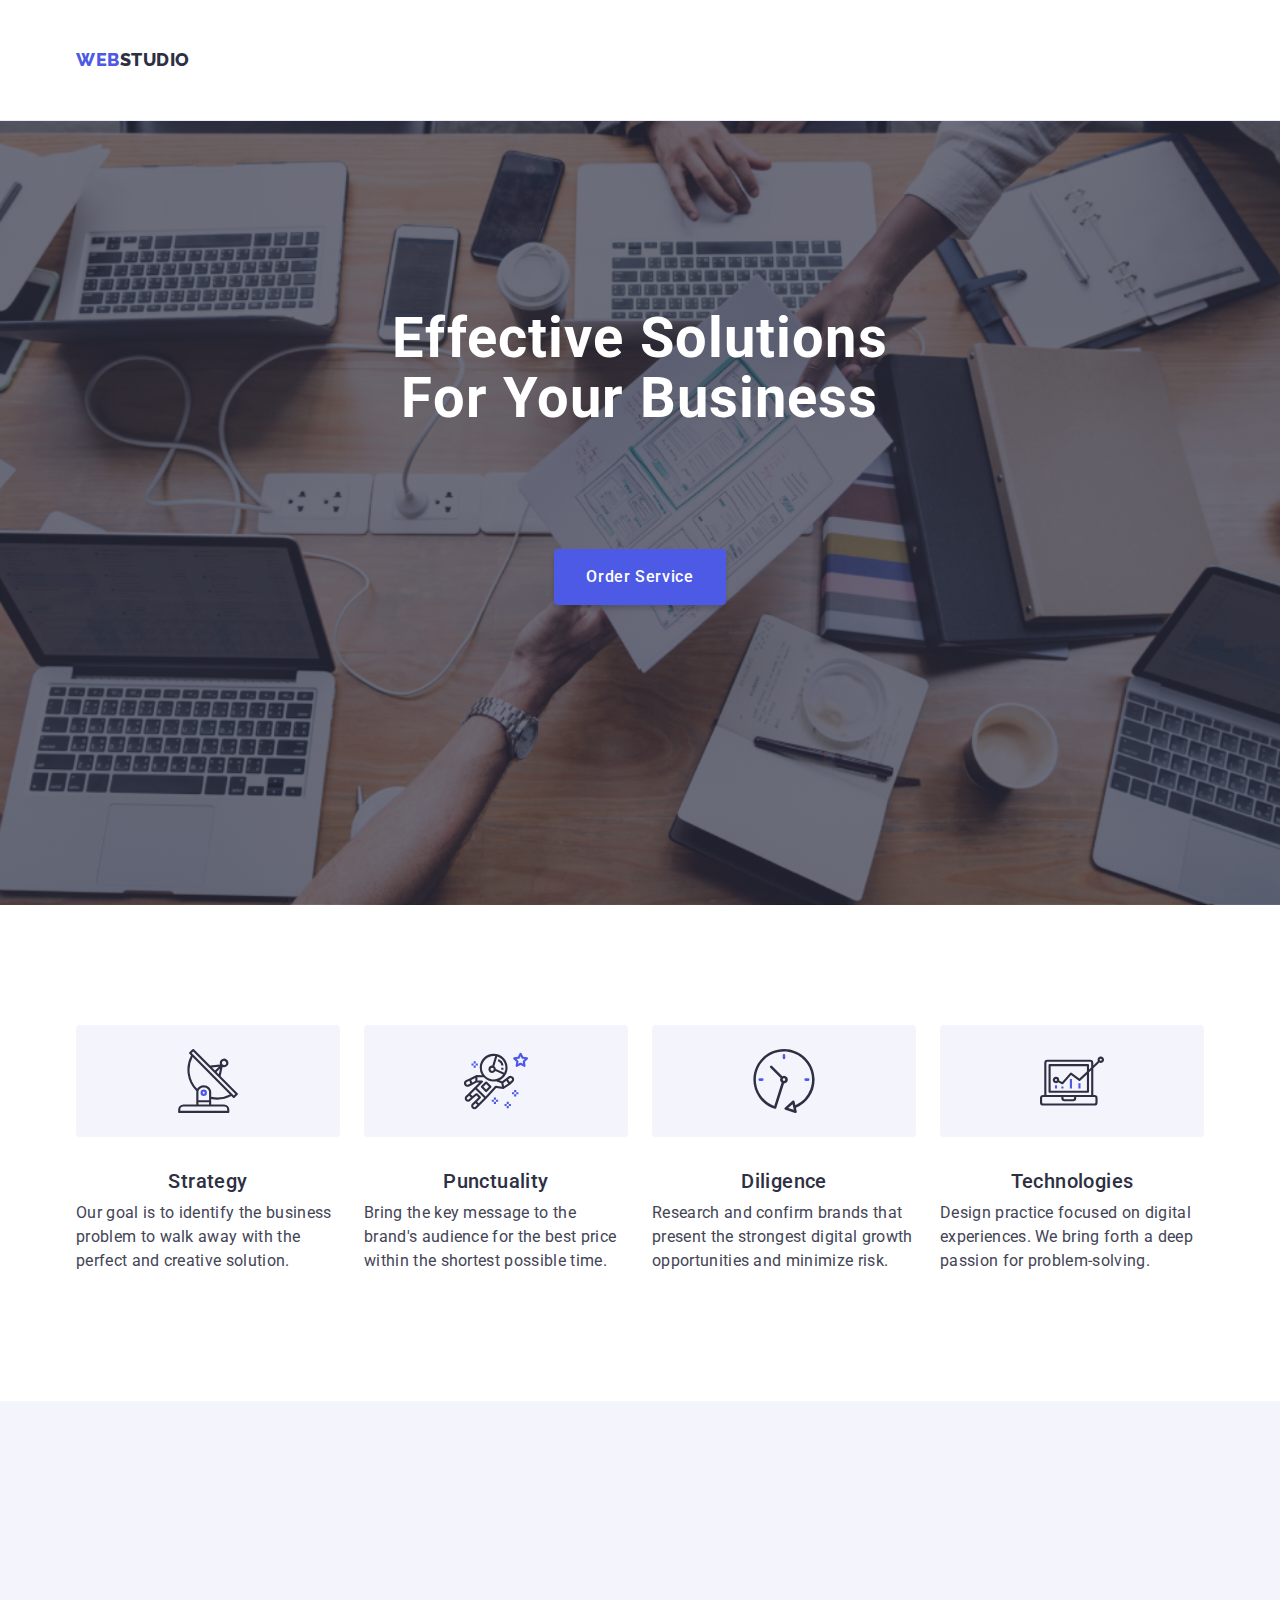
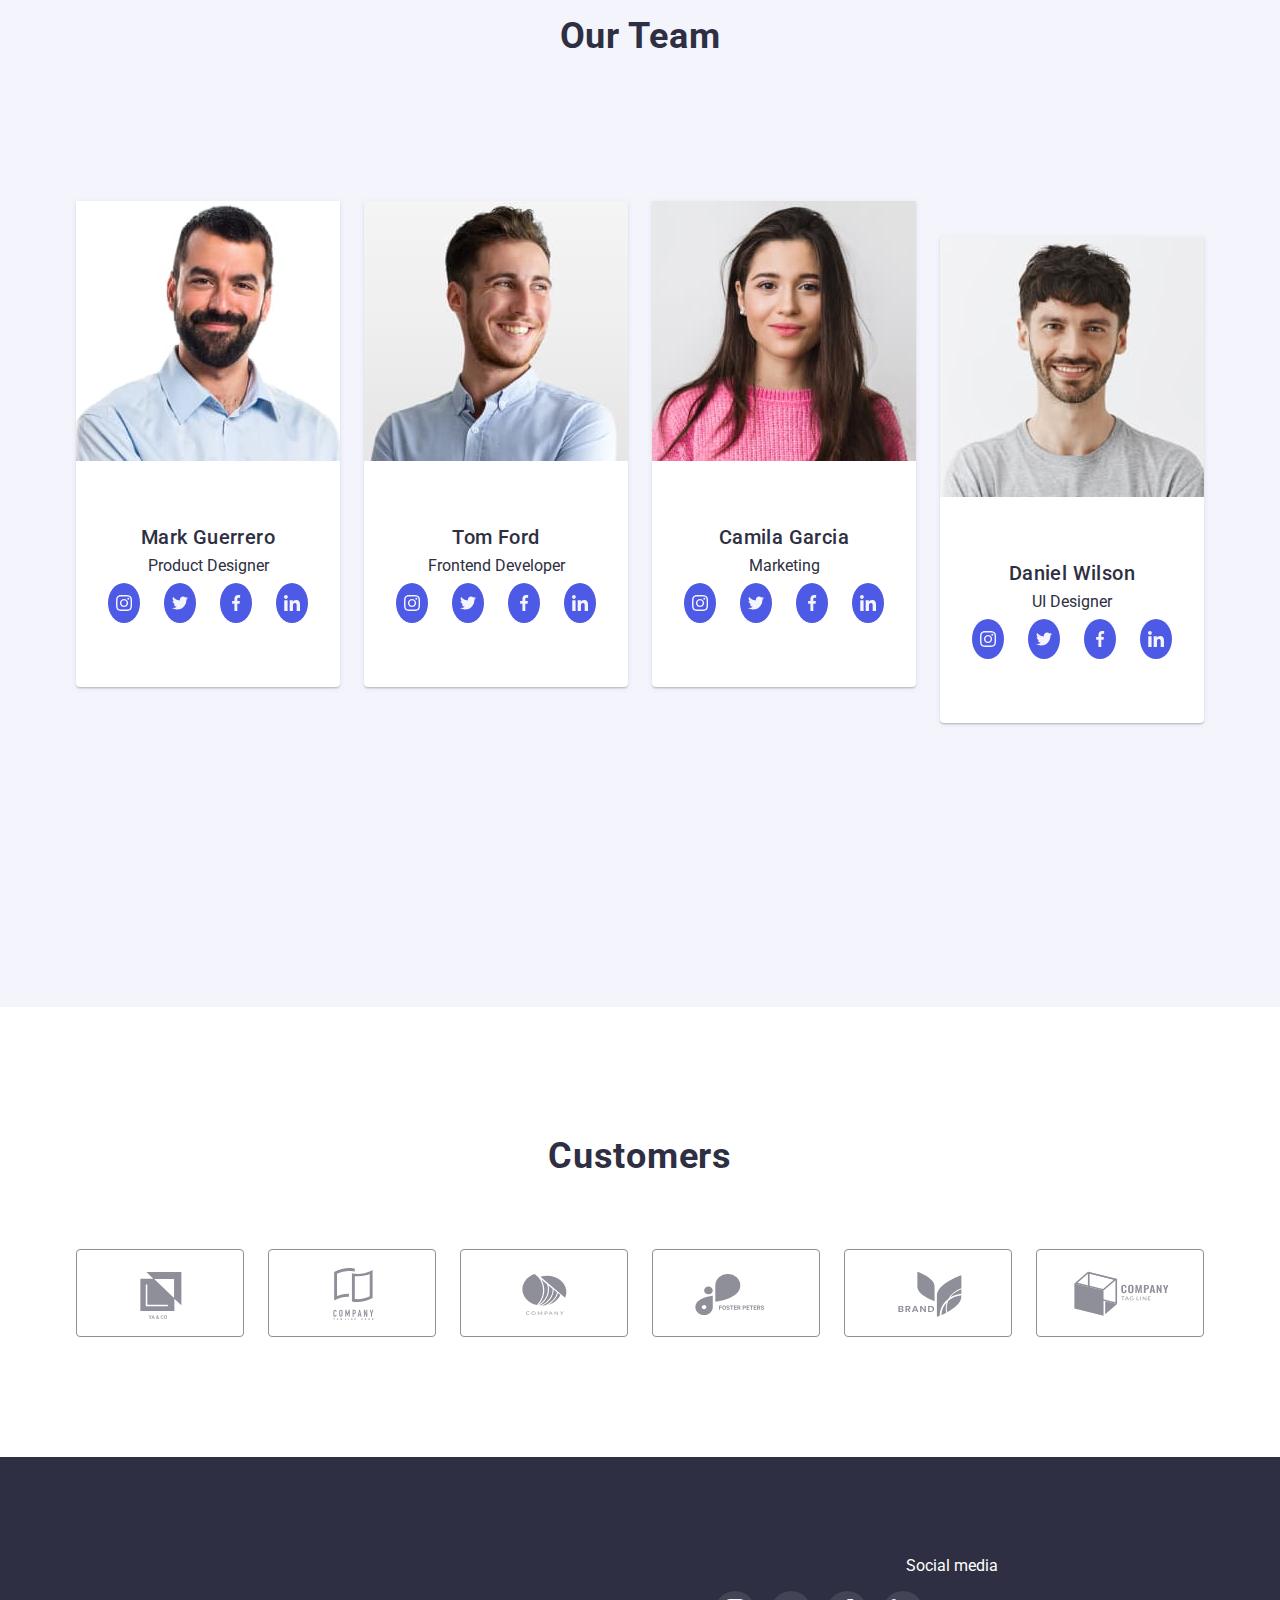
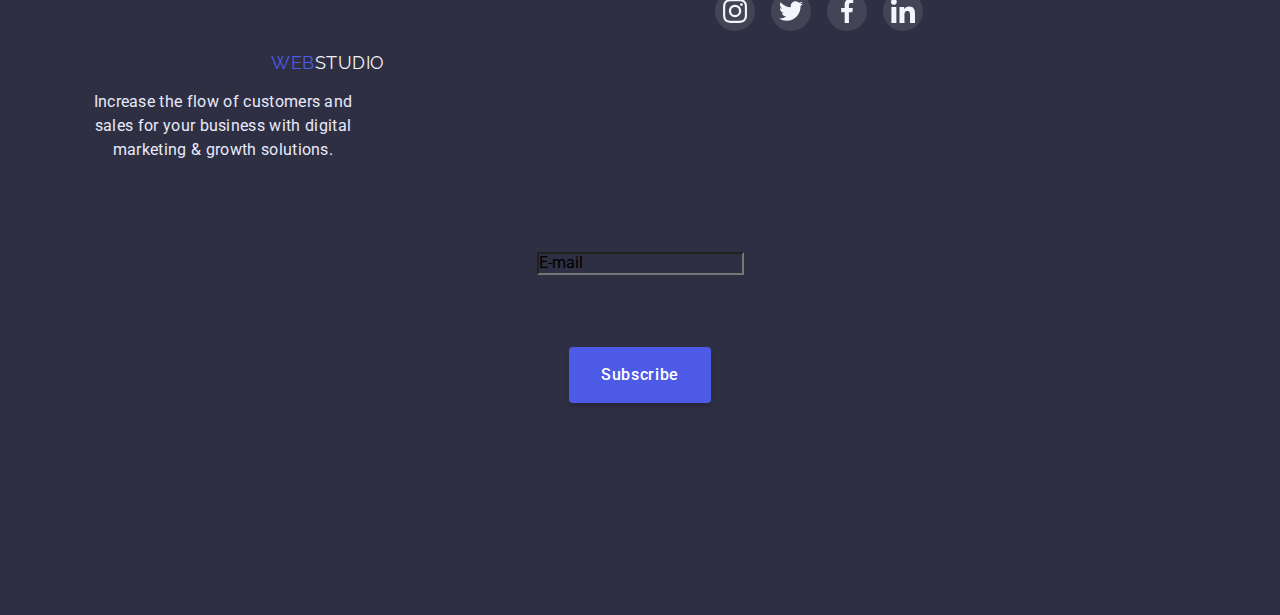
==== commit 96d8e430: "index.html" ====
--- a/index.html
+++ b/index.html
@@ -541,73 +541,80 @@
 
     <div data-order class="backdrob is-hidden">
       <div class="modal">
-      <div class="modal-box container">
-          <button
-            data-order-close
-            class="modal-button"
-            type="button"
-            class="modal-close"
-          >
-            <svg class="modal-close-icone" width="8" height="8">
-              <use href="./images/close.svg"></use>
-            </svg>
-          </button>
-          <h3>Leave your contacts and we will call you back</h3>
-          
+        <div class="modal-box container">
+          <svg data-order-close class="modal-close-icon" width="18" height="18">
+            <use href="./images/icon.svg#icon-close"></use>
+          </svg>
+
+          <h3 class="modal-h">Leave your contacts and we will call you back</h3>
           <form>
-            
-             <div class="container-modal">
-                <label class="label-name">
-                  <span class="span-name">Name</span>
-                  <div class="input-wrap">
-                    <input type="text" id="user-name" name="user-name" class="order-input">
-                    <svg class="modal-icon" width="18" height="18">
-                      <use href="./images/icon.svg#icon-person-black-18dp-1"></use>
-                    </svg>
-                  </div>
-                </label>
-             
-                
-               <label> 
+            <div class="container-modal">
+              <label class="label-name">
+                <span class="span-name">Name</span>
+                <div class="input-wrap">
+                  <input
+                    type="text"
+                    id="user-name"
+                    name="user-name"
+                    class="order-input"
+                  />
+                  <svg class="modal-icon" width="18" height="18">
+                    <use
+                      href="./images/icon.svg#icon-person-black-18dp-1"
+                    ></use>
+                  </svg>
+                </div>
+              </label>
+
+              <label>
                 <span class="span-name">Phone</span>
                 <div class="input-wrap">
-                  <input type="tel" id="user-phone" name="user-phone" class="order-input">
+                  <input
+                    type="tel"
+                    id="user-phone"
+                    name="user-phone"
+                    class="order-input"
+                  />
                   <svg class="modal-icon" width="18" height="18">
                     <use href="./images/icon.svg#icon-Vector"></use>
                   </svg>
                 </div>
               </label>
-  
-               
-                <label>
-                  <span class="span-name">Mail</span>
-               <div class="input-wrap">
-                    <input type="email" name="user-mail" class="order-input">
-                    <svg class="modal-icon" width="18" height="18">
-                      <use href="./images/icon.svg#icon-Vectormail"></use>
-                    </svg>
-               </div>
+
+              <label>
+                <span class="span-name">Mail</span>
+                <div class="input-wrap">
+                  <input type="email" name="user-mail" class="order-input" />
+                  <svg class="modal-icon" width="18" height="18">
+                    <use href="./images/icon.svg#icon-Vectormail"></use>
+                  </svg>
+                </div>
+              </label>
+
+              <div class="div-textarea">
+                <label class="modal-textarea-text" for="user-comment">
+                  Comment
                 </label>
-  
-  <div>
-    
-                  <label class="modal-textarea-text" for="user-comment"> 
-                    </label>
-                   <textarea  
-                   class="order-input-send"
-                   name="modal-textarea" 
-                   id="user-comment" 
-                   placeholder="Text input"></textarea>
-  </div>
-                <div>
-                  
-                  <input type="checkbox" id="accept" value="accept">
-                  <label class="accept-lab" for="accept">I accept the terms and conditions of the <a href=""> Privacy Policy</a></label>
-                </div>
+                <textarea
+                  class="order-input-send"
+                  name="modal-textarea"
+                  id="user-comment"
+                  placeholder="Text input"
+                ></textarea>
+              </div>
+              <div>
+                <input type="checkbox" id="accept" value="accept" />
+                <label class="accept-lab" for="accept"
+                  >I accept the terms and conditions of the
+                  <a href=""> Privacy Policy</a></label
+                >
+              </div>
+              <div class="div-but-send">
                 <button class="send" type="submit">Send</button>
-             </div>
+              </div>
+            </div>
           </form>
-      </div>
+        </div>
       </div>
     </div>
     <script src="./js/order.js"></script>
--- a/css/mobile.css
+++ b/css/mobile.css
@@ -61,10 +61,7 @@
  text-transform: uppercase
  }   
 
-.header-navigation {
-   
-   
- }
+
  
  .div-header-container {
     display: flex;
@@ -79,6 +76,7 @@
  .header-item {
     display: none;
  }
+ 
     .adress {
         display: none;
      }
@@ -721,16 +719,7 @@
      /* buttons */
 
 
-     .sec-portfo {
-    }
-    .container {
-    }
-    .visually-hidden {
-    }
-    .list {
-    }
-    .spisoc {
-    }
+    
     .but-portfolio {
         display: flex;
         gap: 24px;
--- a/css/tablet.css
+++ b/css/tablet.css
@@ -7,11 +7,8 @@
 
 /*---------fonts------*/
 
-@media screen and (min-width: 768px) {
-    .container {
-      max-width: 720px;
-    }
-}
+
+
 @media screen and (min-width: 768px)
 {
     
@@ -558,9 +555,8 @@
             color: #404BBF;
 
     }
-        .link {
-        }
-        .test-icon {
+       
+    .test-link:hover .test-icon {
             fill: currentColor ;
         }
 
@@ -812,16 +808,7 @@
      /* buttons */
 
 
-     .sec-portfo {
-    }
-    .container {
-    }
-    .visually-hidden {
-    }
-    .list {
-    }
-    .spisoc {
-    }
+   
     .but-portfolio {
         display: flex;
         gap: 24px;
@@ -869,15 +856,11 @@
         border: 0.5px solid #F4F4FD;
         box-shadow: 0px 1px 6px rgba(46, 47, 66, 0.08), 0px 1px 1px rgba(46, 47, 66, 0.16), 0px 2px 1px rgba(46, 47, 66, 0.08);
     }
-    .all {
-    }
-    .cover-war {
-    }
+   
     .cover-text {
         display: none;
     }
-    .cardss {
-    }
+  
     .feature {
         text-decoration: none;
     }
--- a/css/desctop.css
+++ b/css/desctop.css
@@ -5,14 +5,7 @@
     --l-gra: linear-gradient(rgba(46, 47, 66, 0.7)); 
 }
 
-@media screen and (min-width: 1200px) {
-    .container {
-      max-width: 1158px;
-      padding-left: 15px;
-      padding-right: 15px;
-    }
-  }
-@media screen  and (min-width: 1440px)
+@media screen  and (min-width: 1158px)
 {
     /*---------fonts------*/
 
@@ -29,9 +22,10 @@
     text-decoration: none; 
     display: block;
     
-   
- 
- }
+ }
+
+    
+ 
  
  .header-navigation {
     display: flex;
@@ -69,7 +63,8 @@
 
 }
 
-.header-link::after {
+
+.carent::after {
     content: '';
     display: block;
     width: 100%;
@@ -79,17 +74,16 @@
    position: absolute;
    left: 0;
    bottom: 0;
-  opacity: 0;
   transition: transform 250ms;
-  transform: scaleX(0);
-  
-
-}
-
-.header-link:hover::after {
+
+}
+
+.carent:hover::after {
     transform: scaleX(1);
     opacity: 1;
 }
+
+
 
 
 .header-mail { 
@@ -242,7 +236,6 @@
 
 .button-portfolio {
     font-family: 'Roboto';
-
 font-size: 16px;
 line-height: 1.5;
 letter-spacing: 0.04em;
@@ -253,11 +246,8 @@
     padding: 12px 24px;
     border: 1px solid #E7E9FC;
     border-radius: 4px;
-   
-
-
-
-
+   transition-property: background,color, border-color, background-color, box-shadow,  border-radius;
+   transition-duration: 300ms;
 
 }
 
@@ -271,13 +261,12 @@
     color: #FFFFFF
     ;
     border-color: transparent;
-border-radius: 4px;
-box-shadow: 0px 3px 1px rgba(0, 0, 0, 0.1), 0px 2px 1px rgba(0, 0, 0, 0.08), 0px 2px 2px rgba(0, 0, 0, 0.12);
+    border-radius: 4px;
+    box-shadow: 0px 3px 1px rgba(0, 0, 0, 0.1), 0px 2px 1px rgba(0, 0, 0, 0.08), 0px 2px 2px rgba(0, 0, 0, 0.12);
 }
 .button-portfolio:focus {
-    background-color: #404BBF;
-    color: #FFFFFF
-    ;
+         background-color: #404BBF;
+         color: #FFFFFF ;
         border: 1px solid #E7E9FC;
         border-radius: 4px;
         box-shadow: 0px 3px 1px rgba(0, 0, 0, 0.1), 0px 2px 1px rgba(0, 0, 0, 0.08), 0px 2px 2px rgba(0, 0, 0, 0.12);
@@ -285,6 +274,7 @@
 
 
 
+
 .fon-imag {
     background-color: #FFFFFF;
     width: 264px;
@@ -292,8 +282,6 @@
     box-shadow: 0px 1px 6px rgba(46, 47, 66, 0.08), 0px 1px 1px rgba(46, 47, 66, 0.16), 0px 2px 1px rgba(46, 47, 66, 0.08);
     border-radius: 0px 0px 4px 4px;
     
-    
-
 
 }
 .logo-web {
@@ -438,8 +426,27 @@
 
  .feature-li {
     background-color: #FFFFFF;
-   
- }
+    box-shadow: 2px solid #404BBF;
+   
+ }
+
+
+
+
+
+
+
+
+
+ .feature-li:hover{
+     box-shadow: 1px 0px 2px rgba(46, 47, 66, 0.08);
+     border-radius: 1px ;
+     box-shadow: 0px, 1px
+     rgba(46, 47, 66, 0.16);
+ }
+
+
+
 
  .all {
     text-decoration: none;
@@ -537,9 +544,7 @@
 
  }
 
- .footer {
-
- }
+
 .footer-logo{
     padding-top: 0px;
     padding-bottom: 0;
@@ -578,7 +583,7 @@
     padding-bottom: 32px;
     padding-left: 16px;
     padding-right: 16px;
- text-align: center;
+    text-align: center;
 }
 
 .cardss {
@@ -626,6 +631,10 @@
         
         
     } 
+
+
+
+    /*       ZADACHA */
     .social-link {
         width: 100%;
         height: 100%;
@@ -635,17 +644,25 @@
         align-items: center;
         border-radius: 50%;
         background-color: #4D5AE5;
-    }
-   
-    .bord-soc-icon {
-        fill: chartreuse;
-    }
-
+        transform: background-color;
+        transition: 300ms linear;
+    }
+   
+   
     .social-link:is(:hover, :focus) {
         background-color: #404BBF;
     }
-
-
+    /*
+    .foot-a{
+        transform: background-color;
+        transition: 250ms linear;
+
+    }
+
+    .foot-a:is(:hover, :focus) {
+        background-color: #31D0AA;
+    
+*/
     /* TEST */
     .test-h2{
         justify-content: center;
@@ -672,6 +689,7 @@
         width: 168px;
         height: 88px;
     }
+
     .test-link {
         width: 100%;
         height: 100%;
@@ -687,13 +705,17 @@
     }
 
 
+.test-link:hover .test-icon{
+   
+    fill:  #404BBF;;
+
+}
 
 .test-icon:is(:hover, :focus) {
     fill: #404BBF;
 }
 
-    .link {
-    }
+ 
     .test-icon {
         fill: #8E8F99;
       
@@ -704,9 +726,11 @@
        
        
     }
+
 .div-footer {
     display: flex;
 }
+
     .foot-soc-text {
         color: #FFFFFF;
      
@@ -739,6 +763,7 @@
         background-color:rgba(255, 255, 255, 0.1);
     }
     .foot-svg {
+
     }
 
     
@@ -755,16 +780,26 @@
       
     }
 
+    .foot-a{
+        transform: background-color;
+        transition: 250ms linear;
+
+    }
+
     .foot-a:is(:hover, :focus) {
         background-color: #31D0AA;
     
- 
- 
-    }
-
+    }
+    
+    .test-icon{
+    transition-property: background-color, fill;
+    transition-duration: 300ms;
+    transition-timing-function: linear;
+    }
+ 
     .test-icon :is(:hover, :focus) {
         background-color: #404BBF;
-fill:  #404BBF;;
+        fill:  #404BBF;;
  
  
     }
@@ -787,7 +822,24 @@
     visibility: hidden;
     pointer-events: none;
 }
-    .modal {
+
+/* modal */
+
+.modal-close-icon{
+   
+   margin-left:  auto;
+   margin-left:  336px;
+}
+
+.modal-close-icon:hover {
+    background-color: #31D0AA;
+}
+
+.use-close:hover{
+    background-color: #404BBF;
+}
+
+ .modal {
         width: 408px;
         min-height: 576px;
         background-color: #FCFCFC;
@@ -796,16 +848,31 @@
         top: 50%;
         left: 50%;
         transform: translate(-50%, -50%);
-        padding-left: 25px;
-        padding-right: 25px;
-
-    }
-
-    .container-madal{
-          padding-left: 25px;
-        padding-right: 25px;
-    }
-    .modal-button {
+       
+        
+    }
+
+    .backdrob{
+        transition-property: opacity, visibility;;
+        transition-duration: 350ms;
+        transition-timing-function: linear;
+    }
+
+.backdrob{
+    visibility: visible;
+    opacity: 1;
+}
+
+    .is-hidden{
+      
+    }
+
+   
+    .modal-box {
+        padding: 24px ;
+    }
+
+.modal-button {
         width: 24px;
         height: 24px;
         border: 1px solid rgba(0, 0, 0, 0.1);
@@ -817,30 +884,212 @@
         margin-left: auto;
         padding: 0;
     } 
-    /*  new */
+
+.container-madal{
+        padding-left: 25px;
+      padding-right: 25px;
+  }
+  .modal-button {
+      width: 24px;
+      height: 24px;
+      border: 1px solid rgba(0, 0, 0, 0.1);
+      background-color: #E7E9FC;
+      border-radius: 50%;
+      display: flex;
+      justify-content: center;
+      align-items: center;
+      margin-left: auto;
+      padding: 0;
+      margin-top: 24px;
+  } 
+  /*  new */
 .order-input{
-    padding-left: 30px;
-      height: 25px;
-    width: 100%;
-}
+  padding-left: 50px;
+    height: 25px;
+  width: 100%;
+ border: rgba(33, 33, 33, 0.2);
+  border-radius: 4px;
+}
+
+.order-input:focus{
+    border-color: #4D5AE5;
+}
+.order-input:focus+.modal-icon{fill: #4D5AE5;}
+
 .order-input-send {
-    background-color: #FCFCFC;
-    padding-top: 8px;
+  background-color: #FCFCFC;
+  padding-top: 8px;
+  padding-left: 16px;
+  resize: none;
+  margin-top: 4px;
+  width: 360px;
+ height: 120px;
+ 
+  width: 100%;
+  border-color: rgba(33, 33, 33, 0.2);
+  border-radius: 4px;
+}
+
+.modal-icon{
+  position: absolute; 
+ left: 20px;
+ 
+}
+
+
+.span-name{
+    color: #8E8F99;
+    margin-top: 4px;
+    font-size: 12px;
+    font-family: Roboto;
+    line-height: 114%;
+    
+}
+
+.visuallyhidden {
+    border: 0;
+    clip: rect(0 0 0 0);
+    clip-path: inset(50%);
+    height: 1px;
+    margin: -1px;
+    overflow: hidden;
+    padding: 0;
+    position: absolute;
+    width: 1px;
+    white-space: nowrap; /* 1 */
+}
+
+.accept-lab{
+    display: flex;
+    color: #757575 ;
+  font-size: 12px;
+  box-shadow:  1px 0px 4px  rgba(0, 0, 0, 0.25);
+  border-radius: ;
+  border-radius: 4px Solid #000000;
+
+}
+.accept-lab::before{
+    content: '';
+    width: 16px;
+    height: 16px;
+    border-radius: 2px;
+    border: 1px solid 
+    #2E2F42;
+    display: block;
+    
+}
+
+.modal-check:checked + .accept-lab::before{
+    background-color: #4D5AE5;
+    border: none ;
+    background-image: url(../Vector.svg);
+    background-repeat: no-repeat;
+    background-position: center;
+}
+
+.modal-h{
+  font-family: Roboto; 
+  font-style: Medium;
+  font-size: 16px;
+  line-height: 128%;
+  text-align: center;
+  padding-top: 24px;
+  padding-bottom: 16px;
+ 
+}
+
+.a-policy {
+    color: #4D5AE5
+    ;
+}
+
+.send {
+    font-family: inherit;
+    background: #4D5AE5;
+    font-family: 'Roboto';
+    font-size: 16px;
+    line-height: 1.5;
+    min-width: 169px;
+    border: none;
+    border-radius: 4px;
+    padding: 16px 32px;
+    color: #FFFFFF;
+    box-shadow: 0 4px 4px rgba(0, 0, 0, 0.15);
+    margin-top: 24px;
+   
+}
+
+.div-but-send {
+    text-align: center;
+}
+
+.input-wrap {
+    margin-bottom: 8px;
+}
+
+.modal-textarea-text {
+    color: #8E8F99
+    ;
+}
+
+.modal-icon {
+    margin-top: 9px;
+    margin-left: 16px;
+    
+    
+}
+.order-input {
+    height: 40px;
+
+}
+
+
+.div-textarea {
+    margin-bottom: 16px;
+}
+
+/* Subscribe */
+.div-sub{
+    margin-left: 80px;
+}
+.h2-subscribe {
+    color: #FFFFFF;
+    font-family:  Roboto,  sans-serif;
+    font-size: 16px;
+    font-style: Body Medium ;
+    margin-bottom: 16px;
+}  
+.onlin-subsc {
+    display: flex;
+}
+.input-subscribe {
+    width: 264px;
+    height: 40px;
+    color: rgba(255, 255, 255, 0.3);
+    background-color: #2E2F42;
+    border-radius: 4px ;
+    border-color: rgba(255, 255, 255, 0.3) ;
     padding-left: 16px;
-    resize: none;
-    margin-top: 4px;
-}
-
-.modal-icon{
-    position: absolute;
-  
-}
-
-.span-name{
-    
-}
-
-.accept-lab{
-    font-size: 12px;
-}
-}
+}
+.subscribe-label {
+}
+
+.but-subscribe{
+    background-color: #4D5AE5;
+    width: 165px;
+    height: 40px;
+    padding: 8px 24px;
+    margin-left: 24px;
+    border-radius: 4px;
+    display: flex;
+    gap: 16px;
+    color: #FFFFFF;
+    border-color: #4D5AE5;
+    font-style: Button Text;
+    font-style: Regular;
+
+}
+
+/* checkbox  */
+
+}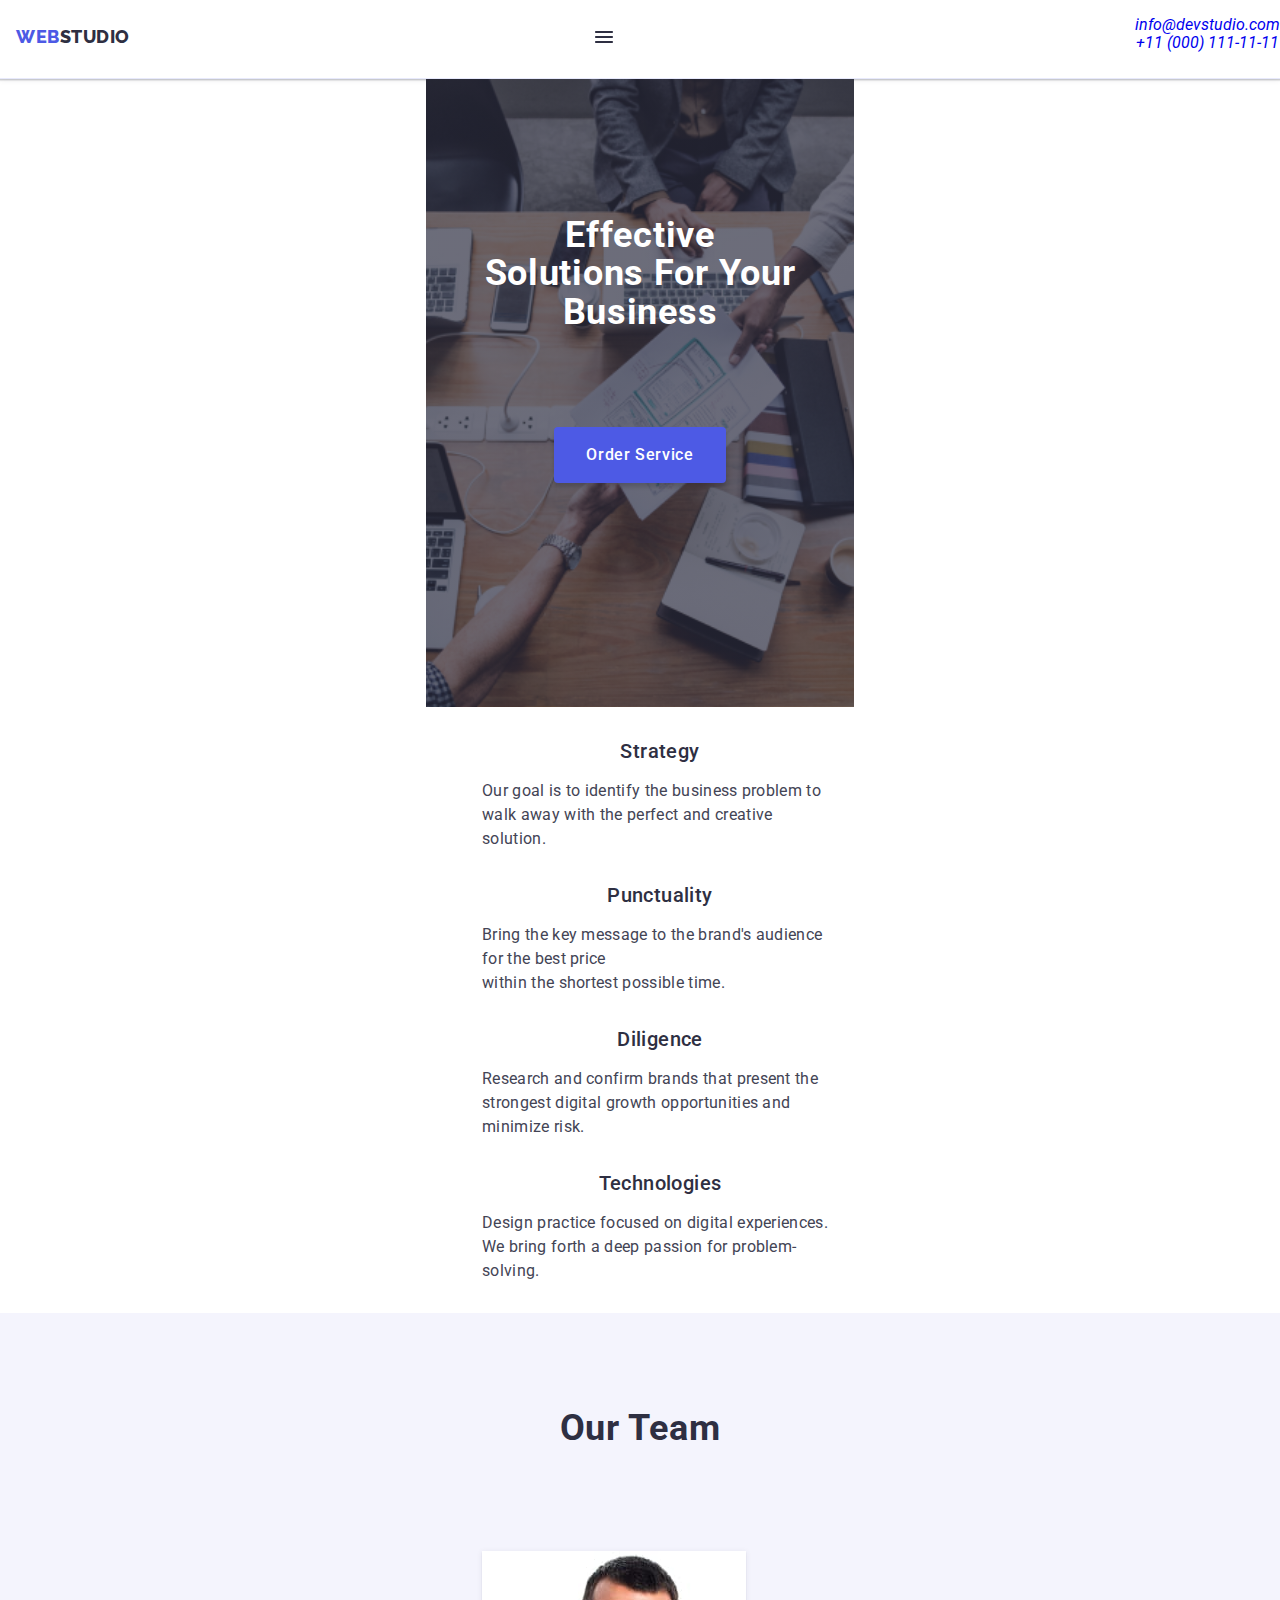
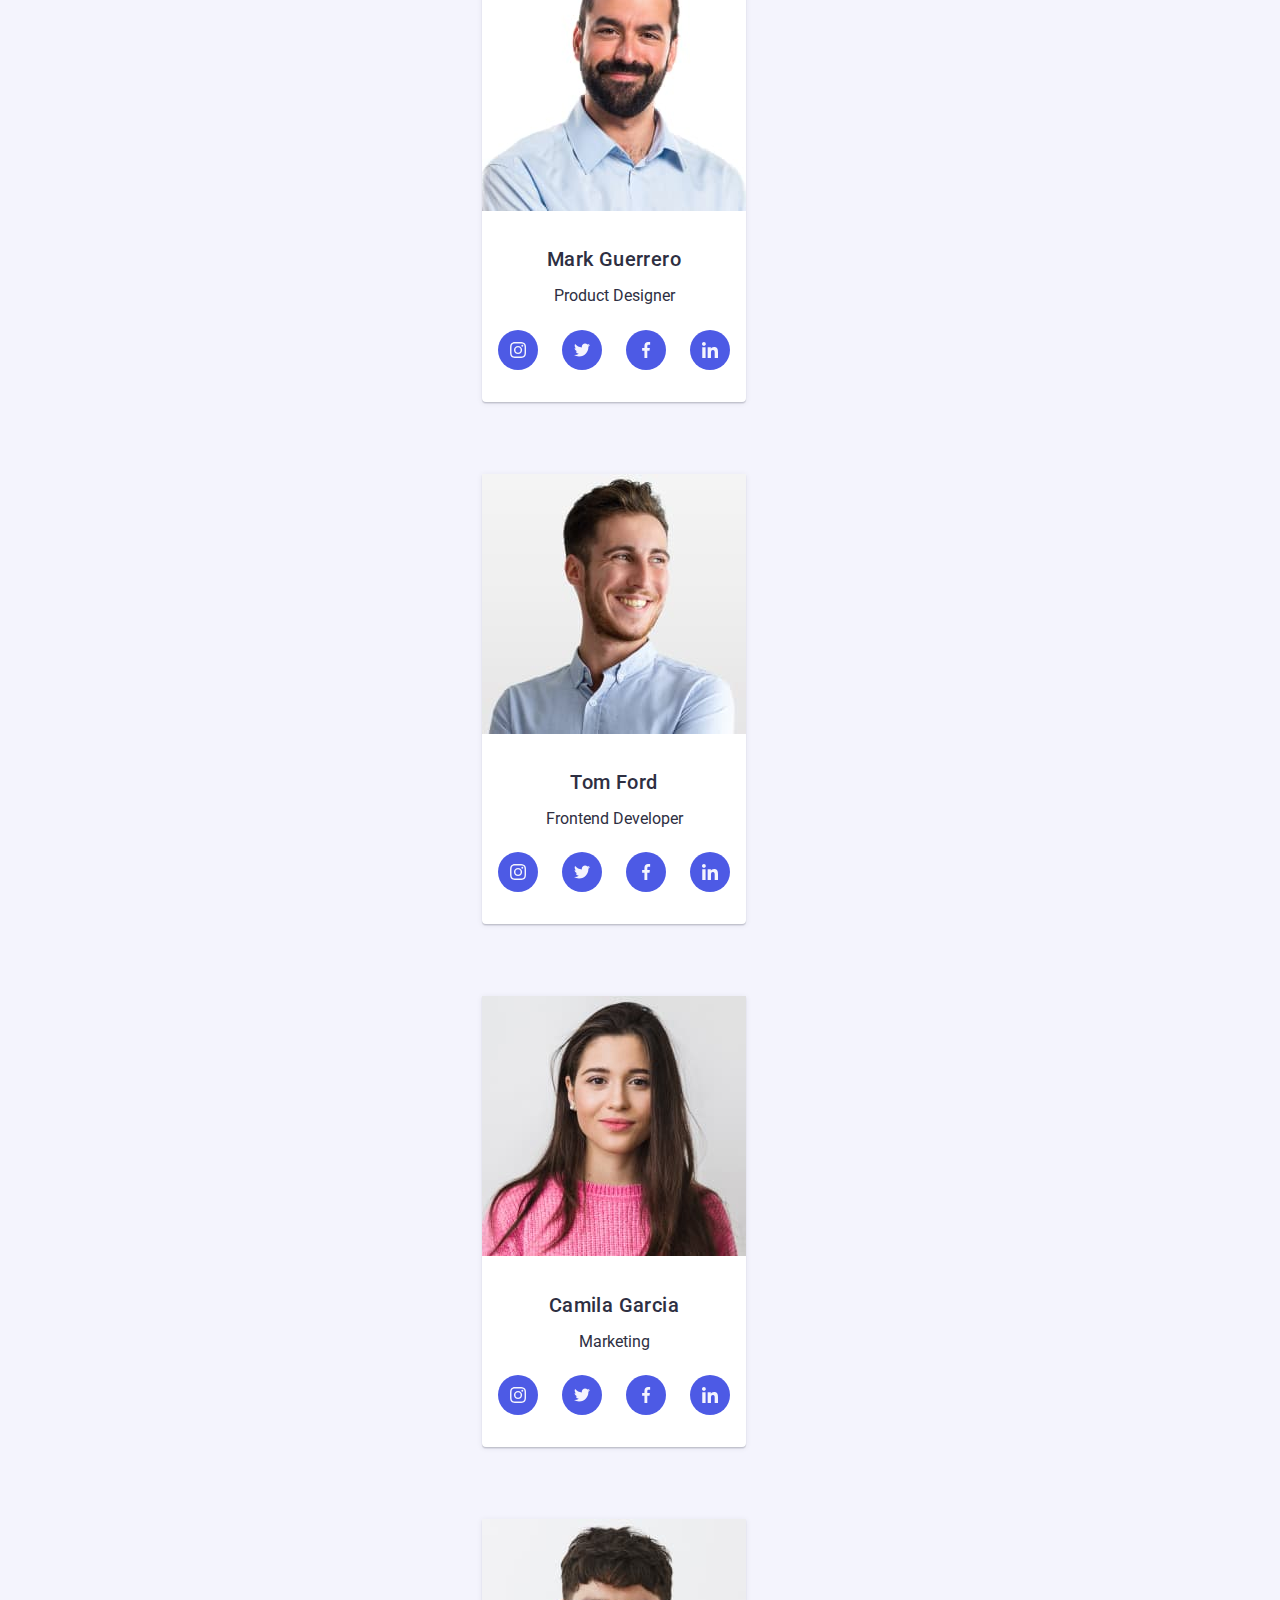
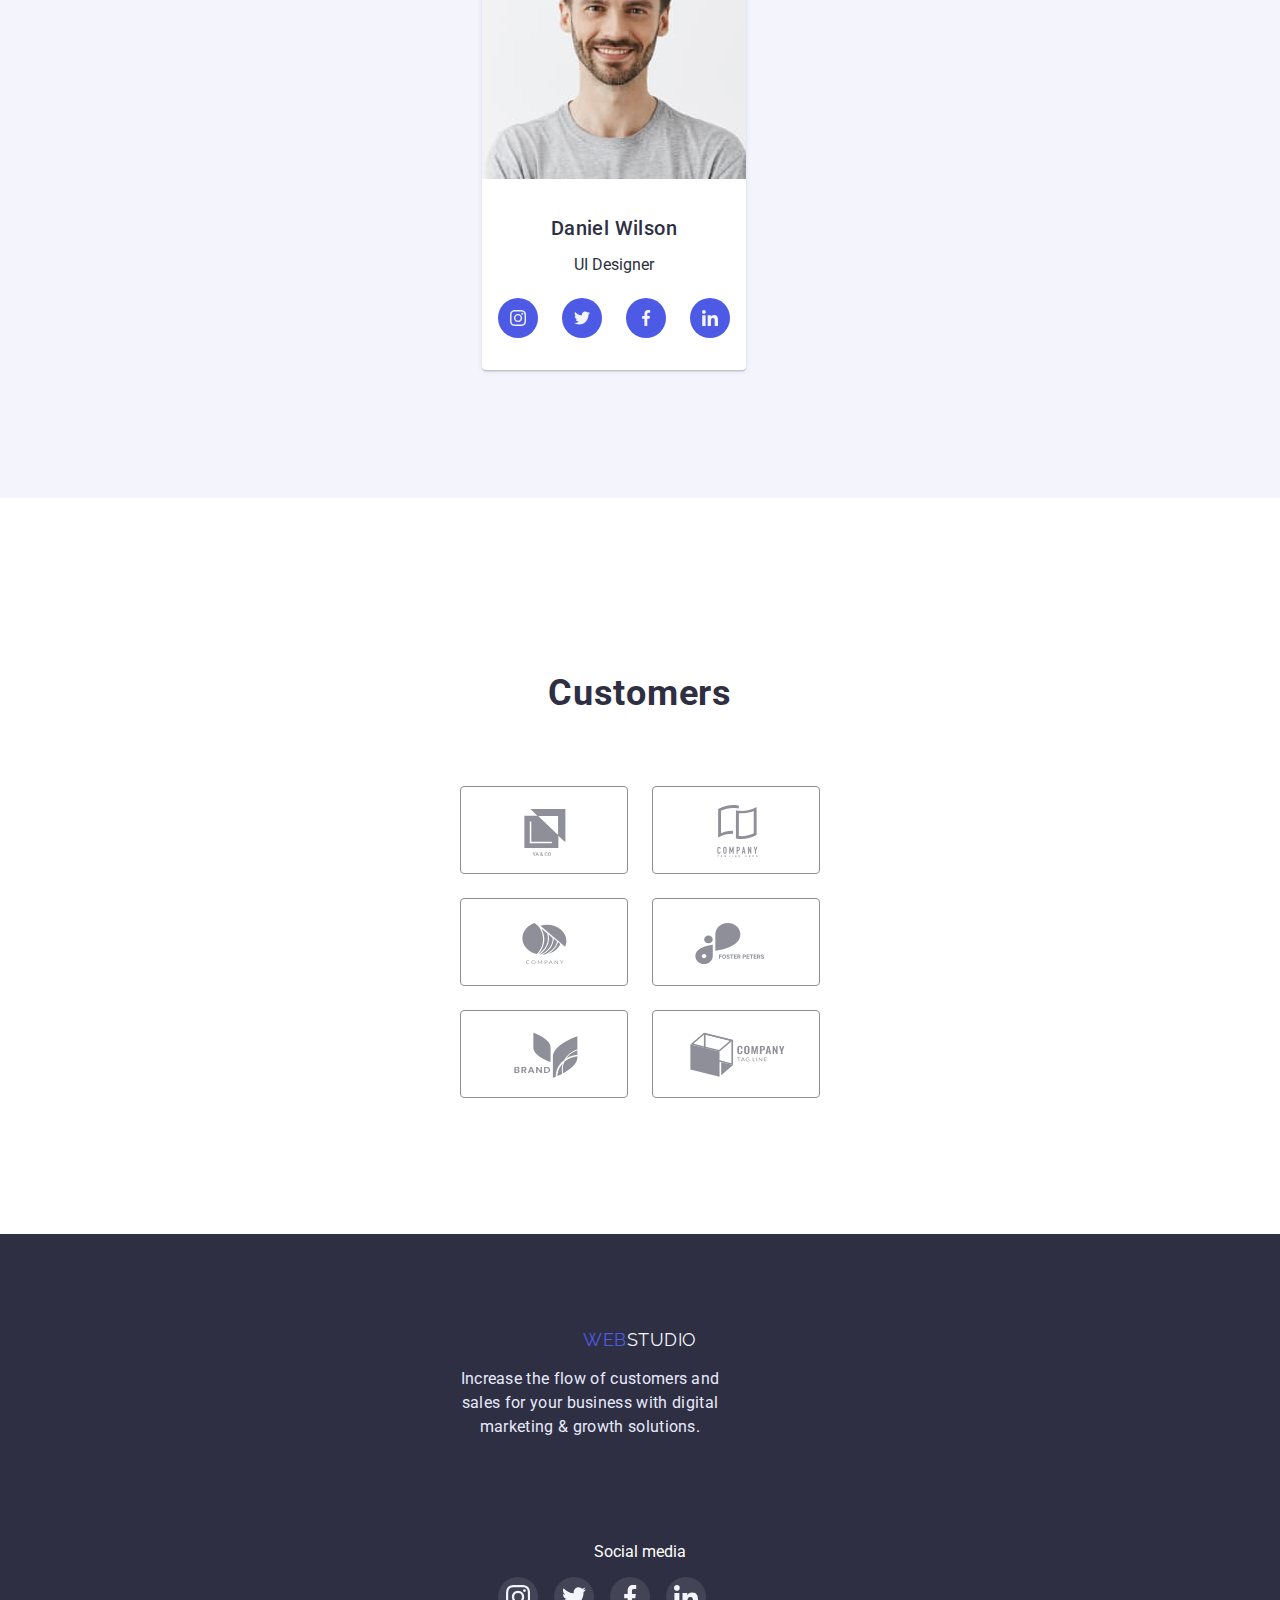
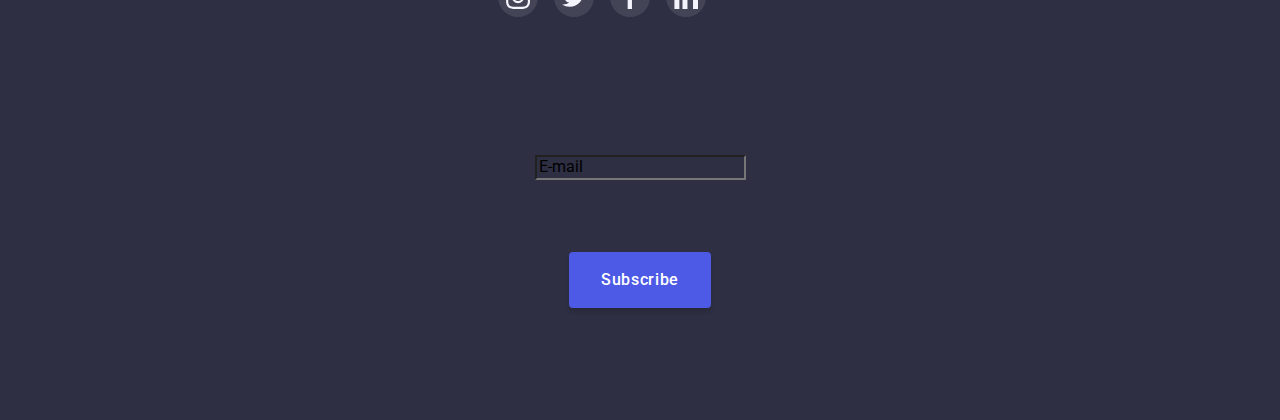
==== commit 3cce53bb: "index.html" ====
--- a/index.html
+++ b/index.html
@@ -17,59 +17,62 @@
     />
 
     <link rel="stylesheet" href="./css/mobile.css" />
-    <link rel="stylesheet" href="./css/tablet.css" />
-    <link rel="stylesheet" href="./css/desctop.css" />
+    <!--<link rel="stylesheet" href="./css/tablet.css" />
+    <link rel="stylesheet" href="./css/desctop.css" /> -->
   </head>
 
   <body>
     <header class="header">
 
-        <div class="container div-header-container">
+        <div class="">
           <nav class="header-navigation">
 
-           <div class="flexx">
-              <div>
-                <a class="header-logo link" href="./index.html"
-                  ><span class="logo-web">Web</span>Studio</a>
-              </div>
-              <div class="svg-menu">
-                  <svg data-modal-open xmlns="http://www.w3.org/2000/svg" width="32" height="24" viewBox="0 0 24 24"><path fill="currentColor" d="M4 18h16c.55 0 1-.45 1-1s-.45-1-1-1H4c-.55 0-1 .45-1 1s.45 1 1 1zm0-5h16c.55 0 1-.45 1-1s-.45-1-1-1H4c-.55 0-1 .45-1 1s.45 1 1 1zM3 7c0 .55.45 1 1 1h16c.55 0 1-.45 1-1s-.45-1-1-1H4c-.55 0-1 .45-1 1z"/></svg>
-              </div>
-           </div >
-
-            <ul class="header-list list">
-              <li class="header-item">
-                <a class="header-link link" href="index.html">Studio</a>
-              </li>
-              <li class="header-item">
-                <a class="header-link link" href="portfolio.html">Portfolio</a>
-              </li>
-              <li class="header-item">
-                <a class="header-link link" href="">Contacts</a>
-              </li>
-            </ul>
-  
-            <!--address-->
-  
-            <address class="adress">
-              <ul class="list adress-flex">
-                <li>
-                  <a class="header-mail link" href="mailto:info@devstudio.com"
-                    >info@devstudio.com</a
-                  >
-                </li>
-                <li>
-                  <a class="header-tel link" href="tel:+110001111111"
-                    >+11 (000) 111-11-11</a
-                  >
-                </li>
-              </ul>
-            </address>
+          
+                <div>
+                  <a class="header-logo link" href="./index.html"
+                    ><span class="logo-web">Web</span>Studio</a>
+                </div>
+                <div class="svg-menu">
+                    <svg data-modal-open xmlns="http://www.w3.org/2000/svg" width="32" height="24" viewBox="0 0 24 24"><path fill="currentColor" d="M4 18h16c.55 0 1-.45 1-1s-.45-1-1-1H4c-.55 0-1 .45-1 1s.45 1 1 1zm0-5h16c.55 0 1-.45 1-1s-.45-1-1-1H4c-.55 0-1 .45-1 1s.45 1 1 1zM3 7c0 .55.45 1 1 1h16c.55 0 1-.45 1-1s-.45-1-1-1H4c-.55 0-1 .45-1 1z"/></svg>
+                </div>
+         
+                <ul class="header-list flexx list">
+                  <li class="header-item">
+                    <a class="header-link link" href="index.html">Studio</a>
+                  </li>
+                  <li class="header-item">
+                    <a class="header-link link" href="portfolio.html">Portfolio</a>
+                  </li>
+                  <li class="header-item">
+                    <a class="header-link link" href="">Contacts</a>
+                  </li>
+                </ul>
+      
+                <!--address-->
+      
+                <address class="adress ">
+                  <ul class="list adress-flex">
+                    <li>
+                      <a class="header-mail link" href="mailto:info@devstudio.com"
+                        >info@devstudio.com</a
+                      >
+                    </li>
+                    <li>
+                      <a class="header-tel link" href="tel:+110001111111"
+                        >+11 (000) 111-11-11</a
+                      >
+                    </li>
+                  </ul>
+                </address>
+          
        
           <div data-modal  class="mob-menu is-hidden" >
            <div class="container-mob" >
              <div>
-                <button type="button" data-modal-close class="menu-close">X</button>
+              <svg data-modal-close class="modal-close-icon" width="18" height="18">
+                <use href="./images/icon.svg#icon-close"></use>
+              </svg>
+
                 <ul class="menu-container-list">
                   <li class="menu-container-item link">
                     <a class="menu-container-link" href="index.html">Studio</a>
--- a/css/mobile.css
+++ b/css/mobile.css
@@ -21,8 +21,7 @@
     max-width: 428px;
     padding-left: 16px;
     padding-right: 16px;
-    margin-left: auto;
-    margin-right: auto;
+    margin: 0px auto;
   }
 /*---------text no point-----*/
 .link {
@@ -34,7 +33,10 @@
  
 
 /*-----------header------------*/
-
+.header-navigation{
+    display: flex;
+    justify-content: space-between;
+}
  .header {
     background-color: #FFFFFF;
     border-bottom: 1px solid #E7E9FC;
@@ -50,6 +52,8 @@
     letter-spacing: 0.03em;
     text-transform: uppercase;
     color: #2E2F42;
+    padding-bottom: 25px;
+    padding-top: 25px;
     }
 .logo-web {
     color: #4D5AE5; 
@@ -58,28 +62,36 @@
  font-size: 18px;
  line-height: 1.33;
  letter-spacing: 0.03em;
- text-transform: uppercase
+ text-transform: uppercase;
+ margin-left: 16px;
+
  }   
 
-
+.svg-menu{
+    padding-right: 16px;
+    padding-top: 25px;
+    padding-bottom: 25px;
+}
  
  .div-header-container {
     display: flex;
     justify-content: space-between;
  }
 
-    
- .header-list {
-   display: none;
- }
-    
- .header-item {
-    display: none;
- }
- 
-    .adress {
-        display: none;
-     }
+ @media screen and (max-width: 428px) {
+        .header-list {
+            display: none;
+          }
+             
+          .header-item {
+             display: none;
+          }
+          
+             .adress {
+                 display: none;
+              }  
+    }
+
     
     /*   menu   */
 
@@ -93,9 +105,7 @@
     .but-menu{
     padding: 16px 32px;
     }
-    .menu {
-
-    }
+  
     .mob-menu {
         width: 100%;
         height: 100%;
@@ -116,17 +126,14 @@
         display: block;
         margin-left: auto;
         margin-bottom: 16px;
-    }
-    .menu-container-list {
-        
-    }
+        margin-top: 40px;
+    }
+    
     .menu-container-item:not(:last-child) {
         margin-bottom: 40px;
        
     }
-    .link {
-        
-    }
+   
     .menu-container-link {
  font-weight: 700;
 font-size: 36px;
@@ -139,7 +146,7 @@
     }
 
 
-    .menu-mail {
+.menu-mail {
 font-weight: 500;
 font-size: 20px;
 line-height: 24px;
@@ -254,13 +261,6 @@
  
     /* ----  section strategi -- */ 
     
-    
-    .strategy {
-
-    }
-
-  
-
     .visually-hidden {
         position: absolute;
         white-space: nowrap;
@@ -279,8 +279,6 @@
         list-style: none;
     }
 
-   
-    
     .strat-fon {
         display: none;
         
@@ -409,8 +407,7 @@
         }
         .bord-soc-icon {
             fill: chartreuse;
-            text-align: center;
-            
+            text-align: center;   
         }
 
 
@@ -465,20 +462,14 @@
             color: #404BBF;
 
     }
-        .link {
-        }
+     
         .test-icon {
             fill: currentColor ;
         }
-
         /* --- footer ---- */
-       
-       
         .footer {
-            background-color: #2E2F42;
-           
-        }
-        
+            background-color: #2E2F42;   
+        }  
         .div-footer {
             display: block;
         }
@@ -492,9 +483,7 @@
             color: #F4F4FD;
             text-transform: uppercase;
         }
-
-
-        .foot-web {
+    .foot-web {
             color: #4D5AE5;
         }
         .footer-text {
@@ -503,14 +492,12 @@
             letter-spacing: 0.02em;
             color: #E7E9FC;
             margin-top: 16px;
-            width: 264px;
-            
-        }
+            width: 264px;            
+ }
         .foot-t {
             text-align: center;
             padding-top: 96px;
             padding-bottom: 72px;
-            
         }
         .social-div {
          
@@ -552,9 +539,6 @@
 
 .input {
     background-color: #2E2F42;
-
-
-
 }
 .but-sub {
    
@@ -565,13 +549,9 @@
 .flexx{
     margin-top: 24px;
     margin-bottom: 24px;
-    display: flex;
-   
-}
-.svg-menu {
-    margin-left: 249px;
-
-}
+    display: flex;  
+}
+
 
 
 
@@ -767,17 +747,15 @@
         border: 0.5px solid #F4F4FD;
         box-shadow: 0px 1px 6px rgba(46, 47, 66, 0.08), 0px 1px 1px rgba(46, 47, 66, 0.16), 0px 2px 1px rgba(46, 47, 66, 0.08);
     }
-    .all {
-    }
-    .cover-war {
-    }
+
     .cover-text {
         display: none;
     }
-    .cardss {
-    }
+    
     .feature {
         text-decoration: none;
     }
-    .feature-text {
+   
+    .header-list{
+        display: none;
     }--- a/css/tablet.css
+++ b/css/tablet.css
@@ -12,872 +12,4 @@
 @media screen and (min-width: 768px)
 {
     
-
-
- /*---------fonts------*/
-
-body {
-    font-family: 'Roboto', sans-serif;
-    font-size: 16px;
-    color: var(--primary-text-color);
-    background-color: var(--primary-bg-color);
-    
 }
-
-
-/*---------text no point-----*/
-.link {
-    text-decoration: none; 
-    display: block;
- }
-
-
- .container {
-    max-width: 428px;
-    padding-left: 16px;
-    padding-right: 16px;
-    margin-left: auto;
-    margin-right: auto;
-  }
-/*---------text no point-----*/
-.link {
-    text-decoration: none; 
-    display: block;
- }
-
- /*---------container -----*/
- 
-
-/*-----------header------------*/
-
- .header {
-    background-color: #FFFFFF;
-    border-bottom: 1px solid #E7E9FC;
-    box-shadow: 0px 2px 1px rgba(46, 47, 66, 0.08), 0px 1px 1px rgba(46, 47, 66, 0.16), 0px 1px 6px rgba(46, 47, 66, 0.08);
-    
-    
-}
-.header-logo {
-    font-family: 'Raleway', sans-serif;
-    font-weight: 800;
-    font-size: 18px;
-    line-height: 1.33; 
-    letter-spacing: 0.03em;
-    text-transform: uppercase;
-    color: #2E2F42;
-    }
-.logo-web {
-    color: #4D5AE5; 
-    font-family: 'Raleway';
- font-weight: 800;
- font-size: 18px;
- line-height: 1.33;
- letter-spacing: 0.03em;
- text-transform: uppercase
- }   
-
-.header-navigation {
-   
-   
- }
- 
- .div-header-container {
-    display: flex;
-    justify-content: space-between;
- }
-
-    
-
- .header-item:focus,
- .header-item:hover {
-     color: #404BBF;
- }
- 
- .header-link {
- font-weight: 500;
- font-size: 16px;
- line-height: 1.5;
- letter-spacing: 0.02em;
- position: relative;
- padding-top: 24px;
-   padding-bottom: 24px;
- 
- }
- 
- .header-link::after {
-     content: '';
-     display: block;
-     width: 100%;
-     height: 4px;
-     background-color: #404BBF;
-     border-radius: 2px;
-    position: absolute;
-    left: 0;
-    bottom: 0;
-   opacity: 0;
-   transition: transform 250ms;
-   transform: scaleX(0);
-   
- 
- }
- 
- .header-link:hover::after {
-     transform: scaleX(1);
-     opacity: 1;
- }
- 
- 
- .header-mail { 
- font-size: 16px;
- line-height: 1.5;
- letter-spacing: 0.02em;
- 
- }
- 
- .header-mail:focus {
-     color: #404BBF;
- }
- 
- .header-mail:hover {
-     color: #404BBF;
- }
- .header-tel {
- font-size: 16px;
- line-height: 1.5;
- padding-top: 25px;
- padding-bottom: 25px;
- }
- 
- .header-tel:focus {
-     color: #404BBF;
- }
- 
- .header-tel:hover{
-     color: #404BBF;
- }
- 
-    
-    /*   menu   */
-
-    .container-mob {
-        max-width: 346px;
-        padding-left: 16px;
-        padding-right: 16px;
-        display: none;
-       
-
-    }
-    .but-menu{
-    padding: 16px 32px;
-   display: none;
-    }
-    .menu {
-
-    }
-    .mob-menu {
-        width: 100%;
-        height: 100%;
-        position: fixed;
-        z-index: 1;
-        top: 0;
-        background-color:  #FFFFFF;;
-        padding-top: 48px;
-        padding-bottom: 48px;
-        display: none;
-    }
- .container-mob {
-        height: 100%;
-        display: flex;
-        flex-direction: column;
-        justify-content: space-between;
-        display: none;
-    }
-    .menu-close {
-        display: block;
-        margin-left: auto;
-        margin-bottom: 16px;
-    }
-    .menu-container-list {
-        
-    }
-    .menu-container-item:not(:last-child) {
-        margin-bottom: 40px;
-       
-    }
-    .link {
-        
-    }
-    .menu-container-link {
- font-weight: 700;
-font-size: 36px;
-line-height: 40px;
-/* identical to box height, or 111% */
-letter-spacing: 0.02em;
-text-transform: capitalize;
-text-decoration: none;
-color: #2E2F42;
-    }
-
-
-    .menu-mail {
-font-weight: 500;
-font-size: 20px;
-line-height: 24px;
-/* identical to box height, or 120% */
-letter-spacing: 0.02em;
-color: #434455;
-
-    }
-
-    .open-menu {
-        padding: 15px 30px;
-    }
-
-    .flexx {
-        display: flex;
-        justify-content:space-between;
-        
-        }
-
-        .svg-menu{
-            display: none;
-        }
-        .open-menu {
-      
-        margin-left: 0 auto;
-        }
-        
-    .menu-tel {
-font-weight: 600;
-font-size: 36px;
-line-height: 40px;
-/* identical to box height, or 111% */
-text-transform: capitalize;
-color: #4D5AE5;
-
-    }
-
-    /* mob mrnu */
-    .is-hidden {
-        opacity: 0;
-        visibility: hidden;
-        pointer-events: none;
-    }
-    .button-menu {
-        background-image: url(../images/mob-menu/mobmenu.svg);
-    }
-
-    .menu-close {
-        padding: 16px 32px;
-    }
-/*------section 1------hero-----------*/
-
-.section {
-    max-width: 768px;
-    margin-left: auto;
-    margin-right: auto;
-    flex-grow: 1;
-     padding: 112px 0;
-     text-align: center;
-     background-image:linear-gradient(rgba(46, 47, 66, 0.7),
-     rgba(46, 47, 66, 0.7)),
-      url(../images/front/hometablet.jpg);
-     background-repeat: no-repeat;
-     background-position: center;
-     background-size: cover;
-}  
-
-
-
-
-.hero {
-    font-size: 36px;
-    line-height: 1.07;
-    letter-spacing: 0.02em;
-    font-weight: 700;
-    line-height: 1.07;
-    align-items: center;
-    letter-spacing: 0.02em;
-    color: #FFFFFF;
-    width: 318px;
-    margin-left: auto;
-    margin-right: auto;
-    color: #FFFFFF;
-    
-    }
-
-      
- /* ----  button order -- */ 
-
- .button {
-    cursor: pointer;
-    font-size: 16px;
-    line-height: 1.5;
-    letter-spacing: 0.04em;
-    color: #FFFFFF;
-    font-weight: 500;
-    text-align: center;
-    background-repeat: no-repeat;
-    background-position: center;
-    box-shadow: 0px 4px 4px rgba(0, 0, 0, 0.15);
-    border-radius: 4px;
-}    
-
-.button {
-font-family: inherit;
-background: #4D5AE5;
-font-family: 'Roboto';
-font-size: 16px;
-line-height: 1.5;
-border: none;
-border-radius: 4px;
-padding: 16px 32px;
-margin-bottom: 112px;
-margin-top: 72px;
-}
- 
-    /* ----  section strategi -- */ 
-    
-    
-    .strategy {
-
-    }
-
-  
-
-    .visually-hidden {
-        position: absolute;
-        white-space: nowrap;
-        width: 1px;
-        height: 1px;
-        overflow: hidden;
-        border: 0;
-        padding: 0;
-        clip: rect(0 0 0 0);
-        clip-path: inset(50%);
-        margin: -1px;
-    }
-
-    .list {
-        display: block;
-        list-style: none;
-    }
-
-   
-    
-    .strat-fon {
-        display: none;
-        
-    }
-   
-    .feature-text {
-        text-align: left;
-      
-       
-    }
- 
-    .feature { 
-        font-size: 20px;
-        line-height: 1.2;
-        letter-spacing: 0.02em;
-        color: #2E2F42;
-        font-weight: 500;
-        margin-bottom: 8px;
-        align-items: center;
-        margin-top: 72px;
-        text-align: center;
-        margin-top: 32px;
-        
-        }
-
-        .feature-text {
-        font-size: 16px;
-        line-height: 1.5;
-        letter-spacing: 0.02em;
-        color: #434455  ;
-        align-content: center;
-       
-        }
-
-       /* --section 3--- doing --- */
-
-        .doing {
-            display: none;
-        }
-
-        /* section 4 Team */ 
-        .team {
-            background-color: #F4F4FD;
-            
-        }
-
-        .list {
-            display: block;
-            
-        }
-        .capital {
-            font-size: 36px;
-            line-height: 1.11;
-            letter-spacing: 0.02em;
-            text-align: center;
-            padding-top: 96px;
-            padding-bottom: 72px;
-            
-        }
-
-        .fon-imag {
-            widows: 32px;
-            background-color: #FFFFFF
-            ;
-            box-shadow: 0px 1px 6px rgba(46, 47, 66, 0.08), 0px 1px 1px rgba(46, 47, 66, 0.16), 0px 2px 1px rgba(46, 47, 66, 0.08);
-            border-radius: 0px 0px 4px 4px;
-       
-            
-        }
-        .fon-imag:not(:last-child) {
-            margin-bottom: 72px; 
-            
-        }
-
-
-        .team-div {
-       
-        text-align: center;
-                    }
-
-   .our-team {
-   padding-bottom: 128px;
-  
-    
-   }   
-   
-   .fon-imag {
-    width: 264px;
-   }
-                
-/*
-
-     
-        /*  ----- OUR TEAM ---
-        */
-        .social-list {
-        display: flex;
-        justify-content: center;
-        
-        }
-        .gap-al {
-            gap: 24px;
-            padding-left: 16px;
-            padding-right: 16px;
-            padding-bottom: 32px;
-            padding-top: 8px;
-            
-        }
-       
-        .social-item {
-            width: 40px;
-            height: 40px;
-        }
-
-        .social-link {
-            width: 100%;
-            height: 100%;
-            border-radius: 50%;
-            display: flex;
-            justify-content: center;
-            align-items: center;
-            border-radius: 50%;
-            background-color: #4D5AE5;
-            text-align: center;
-        }
-        .social-link:is(:hover, :focus) {
-            background-color: #404BBF;
-        }
-    
-        .link {
-        }
-        .bord-soc-icon {
-            fill: chartreuse;
-            text-align: center;
-            
-        }
-
-
-        /* ------- section 5 customers ----*/
-
-        .test {
-            padding-top: 130px;
-            padding-bottom: 120px;
-           
-        }
-      
-        .test-h2 {
-        justify-content: center;
-        display: flex;
-        margin-bottom: 72px;
-        font-family: 'Roboto';
-        font-style: normal;
-        font-size: 36px;
-        line-height: 1.11;
-        letter-spacing: 0.02em;
-        }
-        .test-list {
-            display: flex;
-            flex-wrap: wrap;
-            gap: 24px;
-            padding: 0;
-            width: calc((100%-30)/2);
-        }
-        .list {
-            justify-content: center;
-            text-align: center;
-            align-items: center;
-           
-        }
-        .test-item {
-            width: 168px;
-            height: 88px;
-        }
-        .test-link {
-            width: 100%;
-            height: 100%;
-            border: 1px solid #8E8F99;
-            border-radius: 4px;
-            display: flex;
-            align-items: center;
-            justify-content: center;
-            color: #8E8F99;
-        }
-        
-        .test-link:hover,
-        .test-link:focus {
-            border-color: #404BBF;
-            color: #404BBF;
-
-    }
-       
-    .test-link:hover .test-icon {
-            fill: currentColor ;
-        }
-
-        /* --- footer ---- */
-       
-       
-        .footer {
-            background-color: #2E2F42;
-           
-        }
-        
-        .div-footer {
-            display: block;
-        }
-        .footer-logo {
-            padding-top: 0px;
-            padding-bottom: 0;
-            font-family: 'Raleway', sans-serif;
-            font-size: 18px;
-            line-height: 1.16;
-            letter-spacing: 0.03em;
-            color: #F4F4FD;
-            text-transform: uppercase;
-        }
-
-
-        .foot-web {
-            color: #4D5AE5;
-        }
-        .footer-text {
-            font-size: 16px;
-            line-height: 1.5;
-            letter-spacing: 0.02em;
-            color: #E7E9FC;
-            margin-top: 16px;
-            width: 264px;
-            
-        }
-        .foot-t {
-            text-align: center;
-            padding-top: 96px;
-            padding-bottom: 72px;
-            
-        }
-        .social-div {
-         
-          text-align: center;
-          padding-bottom: 72px;
-        }
-        .foot-soc-text {
-
-            color: #FFFFFF;
-        }
-        .foot-ul {
-            display: flex;
-            gap: 16px;
-            margin-top: 16px;
-            list-style: none;
-        }
-        .foot-li {
-            width: 40px;
-            height: 40px;
-            justify-content: center;
-          
-        }
-        .foot-a {
-            width: 100%;
-            height: 100%;
-            border-radius: 50%;
-            display: flex;
-            justify-content: center;
-            align-items: center;
-            border-radius: 50%;
-            background-color:rgba(255, 255, 255, 0.1);
-        }
-        
-.footer-text {
-    text-align: center;
-}
-
-/*     mail input   */
-
-.input {
-    background-color: #2E2F42;
-
-
-
-}
-.but-sub {
-   
-    margin-top: 16px;
-    margin-bottom: 96px;
-}
-
-.flexx{
-    margin-top: 24px;
-    margin-bottom: 24px;
-    display: flex;
-   
-}
-.svg-menu {
-    margin-left: 249px;
-
-}
-
-
-
-
-/*    subscribe    */ 
-.subscribe-div{
-   
-    text-align: center;
-}
-
-.button-subscribe {
-    cursor: pointer;
-    font-size: 16px;
-    line-height: 1.5;
-    letter-spacing: 0.04em;
-    color: #FFFFFF;
-    font-weight: 500;
-    text-align: center;
-    background-repeat: no-repeat;
-    background-position: center;
-    box-shadow: 0px 4px 4px rgba(0, 0, 0, 0.15);
-    border-radius: 4px;
-}    
-
-.button-subscribe {
-font-family: inherit;
-background: #4D5AE5;
-font-family: 'Roboto';
-font-size: 16px;
-line-height: 1.5;
-border: none;
-border-radius: 4px;
-padding: 16px 32px;
-margin-bottom: 112px;
-margin-top: 72px;
-}
-
-        /* ----- mobal backdrop + owerflow y scrol -*/
-
-        .backdrob {
-            position: fixed;
-            top: 0;
-            width: 100%;
-            height: 100%;
-            background-color: rgba(46, 47, 66, 0.4);
-        }
-    
-        .modal {
-            width: 392px;
-            min-height: 586px;
-            background-color: #FCFCFC;
-            border: 5px;
-            position: absolute;
-            top: 50%;
-            left: 50%;
-            transform: translate(-50%, -50%);
-            overflow-y: scroll;
-    
-        }
-
-    
-        .backdrob.is-hidden{
-            opacity: 0;
-            visibility: hidden;
-            pointer-events: none;
-        }
-        .modal-button {
-            width: 24px;
-            height: 24px;
-            border: 1px solid rgba(0, 0, 0, 0.1);
-            background-color: #2f3ec4;
-            border-radius: 50%;
-            display: flex;
-            justify-content: center;
-            align-items: center;
-            margin-left: auto;
-            padding: 0;
-        } 
-
-
-        /* modal order  */
-
-     .modal-box:not(:last-child) { margin-bottom: 40px; }
-      
-     .order-input {
-        border: 1px solid rgba(33, 33, 33, 0.2);
-       border-radius: 4px;
-     }
-
-    .modal-icon{
-        position: absolute;
-        left: 5px;
-      
-    } 
-    .input-wrap{
-        position: relative;
-    }
-     .order-input-send {
-box-sizing: border-box;
-width: 360px;
-height: 120px;
-left: 0px;
-top: 218px;
-border: 1px solid rgba(33, 33, 33, 0.2);
-     }
-     .order-input-send::placeholder {}
-
-     .send {
-padding-right: 111px; 
-display: block;
-justify-content: center;
-text-align: center;
-font-family: inherit;
-background: #4D5AE5;
-font-family: 'Roboto';
-font-size: 16px;
-line-height: 1.5;
-border: none;
-border-radius: 4px;
-padding: 16px 32px;
-margin-bottom: 112px;
-margin-top: 72px;
-width: 169px;
-height: 56px;
-left: 129px;
-top: 602px;
-
-     }
-
-     .label-name{
-        margin-bottom: 5px;
-        display: block;
-     }
-
-     .span-name{
-
-        margin-bottom: 5px;
-        display: block;
-     }
-
-
-
-     /*   PORTFOLIO  */
-
-     /* buttons */
-
-
-   
-    .but-portfolio {
-        display: flex;
-        gap: 24px;
-    }
- 
-
-   
-
-
-    .button-portfolio{
-        cursor: pointer;
-        font-size: 16px;
-        line-height: 1.5;
-        letter-spacing: 0.04em;
-        color: #FFFFFF;
-        font-weight: 500;
-        text-align: center;
-        background-repeat: no-repeat;
-        background-position: center;
-        box-shadow: 0px 4px 4px rgba(0, 0, 0, 0.15);
-        border-radius: 4px;
-    }    
-    
-    .button-portfolio {
-    font-family: inherit;
-    background: #4D5AE5;
-    font-family: 'Roboto';
-    font-size: 16px;
-    line-height: 1.5;
-    border: none;
-    border-radius: 4px;
-    padding: 16px 32px;
-    margin-bottom: 112px;
-    margin-top: 72px;
-    }
-
-    /*   spisok  */
-
-    .list {
-    }
-    .blank:not(:last-child) { margin-bottom: 48px; }
-
-    .feature-li {
-        box-sizing: border-box;
-        border: 0.5px solid #F4F4FD;
-        box-shadow: 0px 1px 6px rgba(46, 47, 66, 0.08), 0px 1px 1px rgba(46, 47, 66, 0.16), 0px 2px 1px rgba(46, 47, 66, 0.08);
-    }
-   
-    .cover-text {
-        display: none;
-    }
-  
-    .feature {
-        text-decoration: none;
-    }
-    .feature-text {
-    }
-
-}
-
-
-/*  new */
-
-.order-input-send {
-    background-color: #FCFCFC;
-    padding-top: 8px;
-    padding-left: 16px;
-}
-
-.modal-icon{
-    position: absolute;
-}--- a/css/desctop.css
+++ b/css/desctop.css
@@ -24,9 +24,6 @@
     
  }
 
-    
- 
- 
  .header-navigation {
     display: flex;
     justify-content: center;
@@ -163,10 +160,7 @@
 
 }
 
-.but-ind {
-
-    
-}
+
 .button:focus {
 
     background-color: #404BBF;
@@ -431,22 +425,12 @@
  }
 
 
-
-
-
-
-
-
-
  .feature-li:hover{
      box-shadow: 1px 0px 2px rgba(46, 47, 66, 0.08);
      border-radius: 1px ;
      box-shadow: 0px, 1px
      rgba(46, 47, 66, 0.16);
  }
-
-
-
 
  .all {
     text-decoration: none;
@@ -829,14 +813,17 @@
    
    margin-left:  auto;
    margin-left:  336px;
-}
-
-.modal-close-icon:hover {
-    background-color: #31D0AA;
-}
+   
+}
+
+.use-close{
+   fill: #E7E9FC;
+}
+
 
 .use-close:hover{
-    background-color: #404BBF;
+   fill: #404BBF;
+   color: #FFFFFF;
 }
 
  .modal {
@@ -907,8 +894,9 @@
   padding-left: 50px;
     height: 25px;
   width: 100%;
- border: rgba(33, 33, 33, 0.2);
+ border-color:  rgba(33, 33, 33, 0.2);
   border-radius: 4px;
+  color: #FCFCFC;
 }
 
 .order-input:focus{
@@ -924,7 +912,6 @@
   margin-top: 4px;
   width: 360px;
  height: 120px;
- 
   width: 100%;
   border-color: rgba(33, 33, 33, 0.2);
   border-radius: 4px;
@@ -960,14 +947,23 @@
 }
 
 .accept-lab{
-    display: flex;
     color: #757575 ;
   font-size: 12px;
-  box-shadow:  1px 0px 4px  rgba(0, 0, 0, 0.25);
-  border-radius: ;
-  border-radius: 4px Solid #000000;
-
-}
+  display: flex;
+ gap: 8px;
+ 
+}
+.check-div{
+    
+}
+.accepy-span {
+    margin-left: 8px;
+    border-radius: 0px
+    var(--background-color);
+}
+
+
+
 .accept-lab::before{
     content: '';
     width: 16px;
@@ -1002,6 +998,8 @@
     color: #4D5AE5
     ;
 }
+
+
 
 .send {
     font-family: inherit;
@@ -1071,8 +1069,8 @@
     border-color: rgba(255, 255, 255, 0.3) ;
     padding-left: 16px;
 }
-.subscribe-label {
-}
+
+
 
 .but-subscribe{
     background-color: #4D5AE5;
@@ -1092,4 +1090,6 @@
 
 /* checkbox  */
 
+
+
 }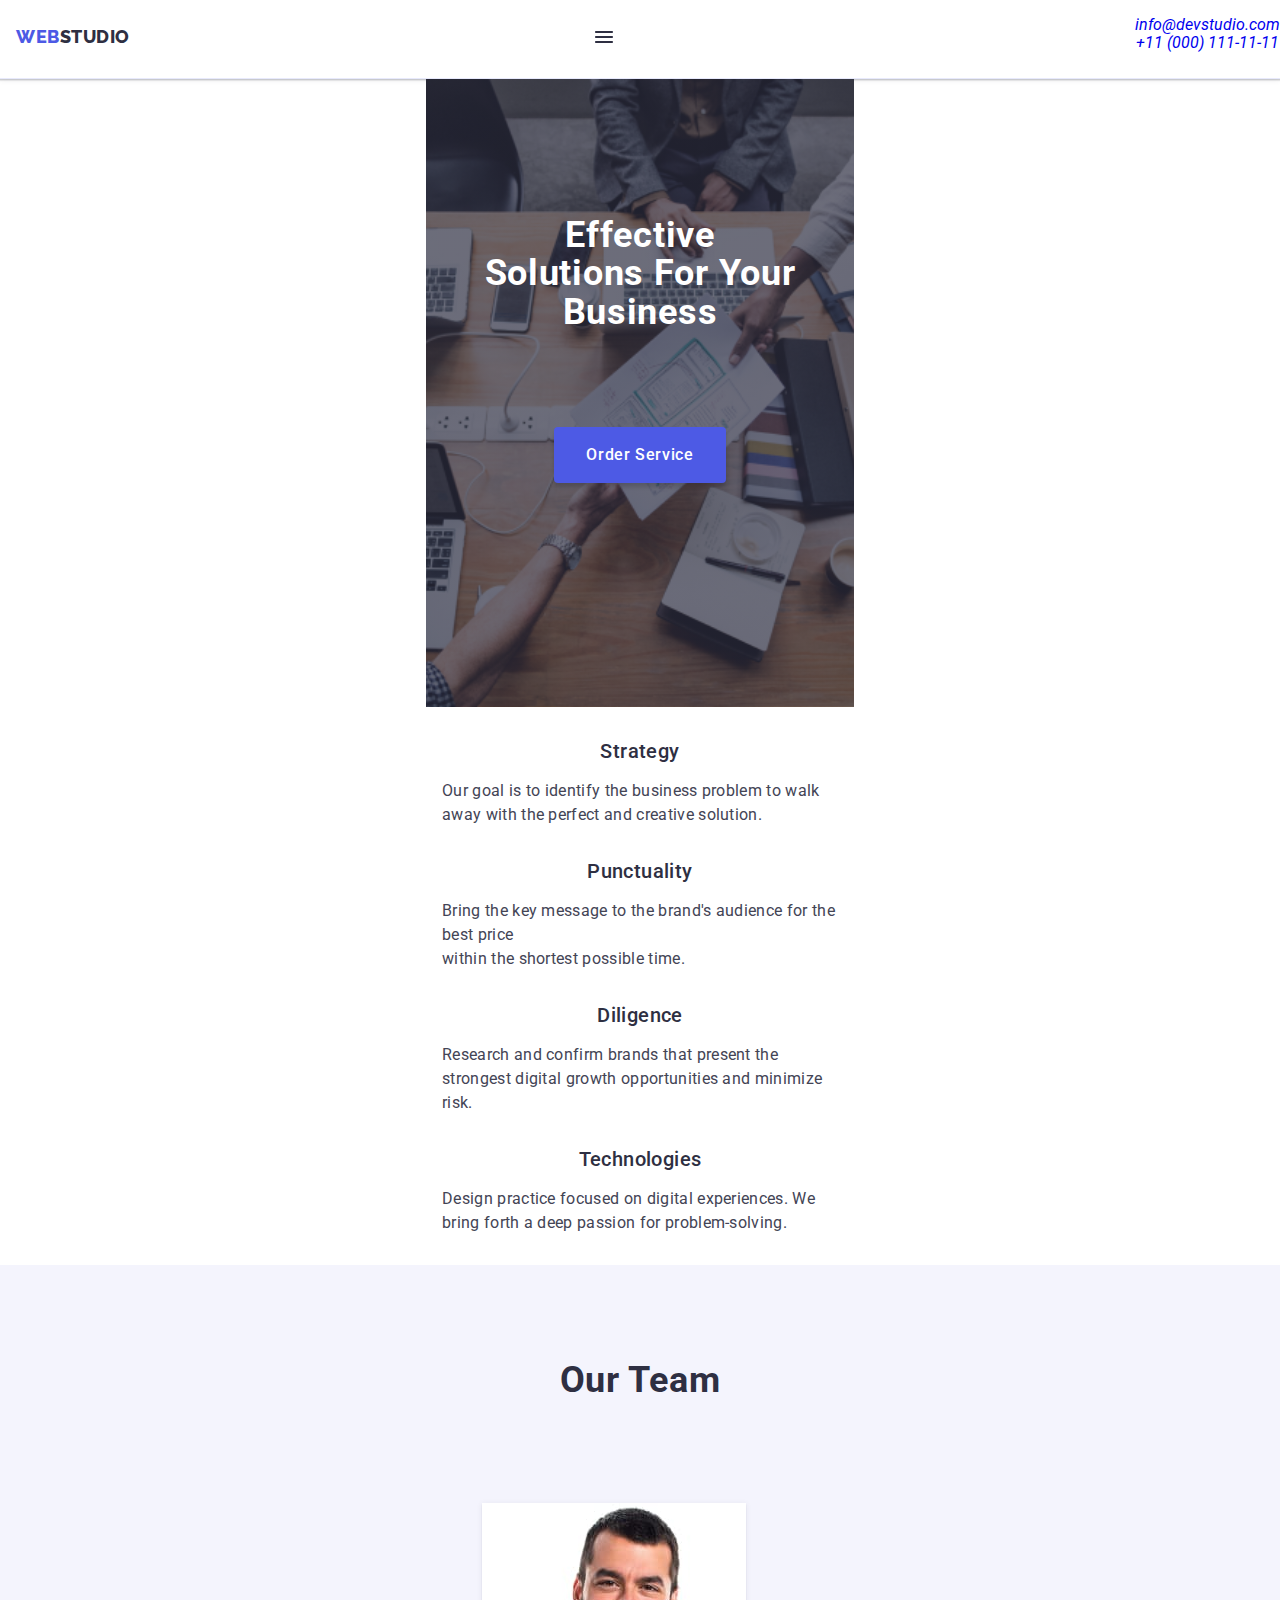
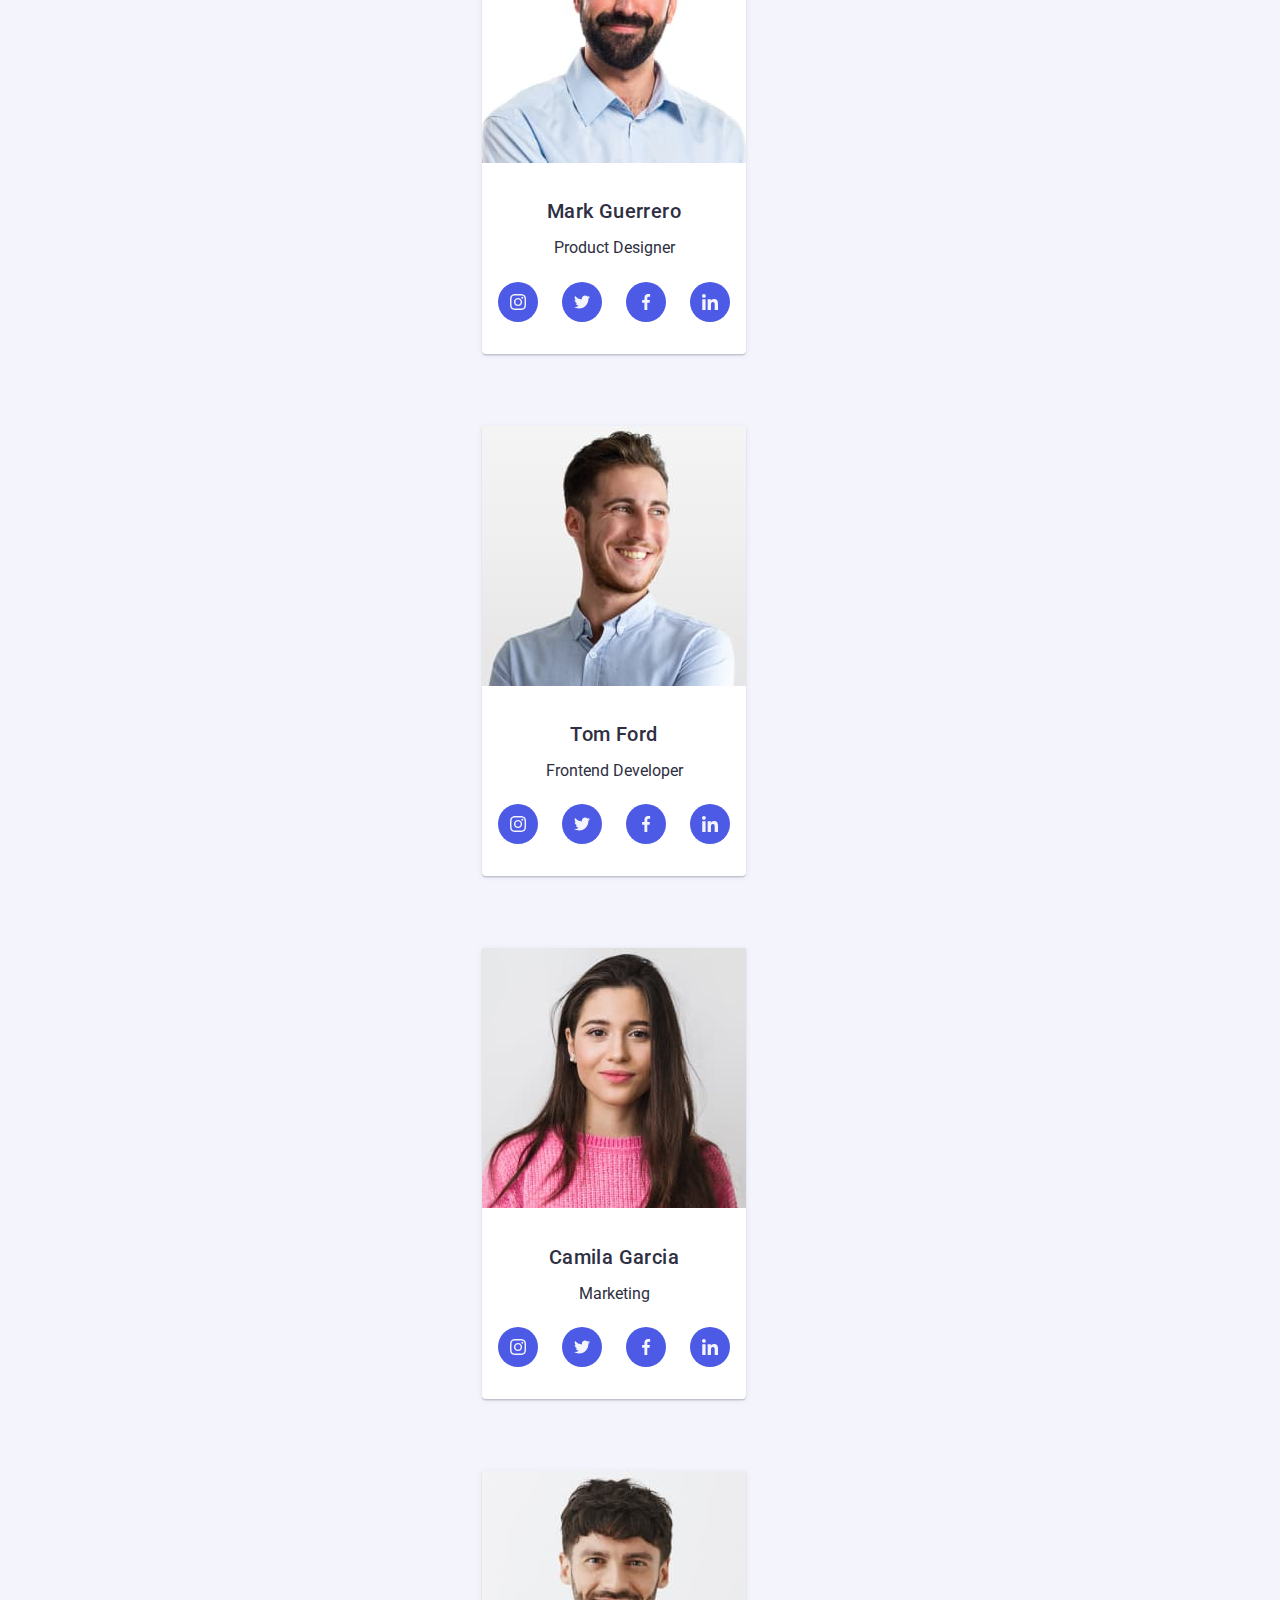
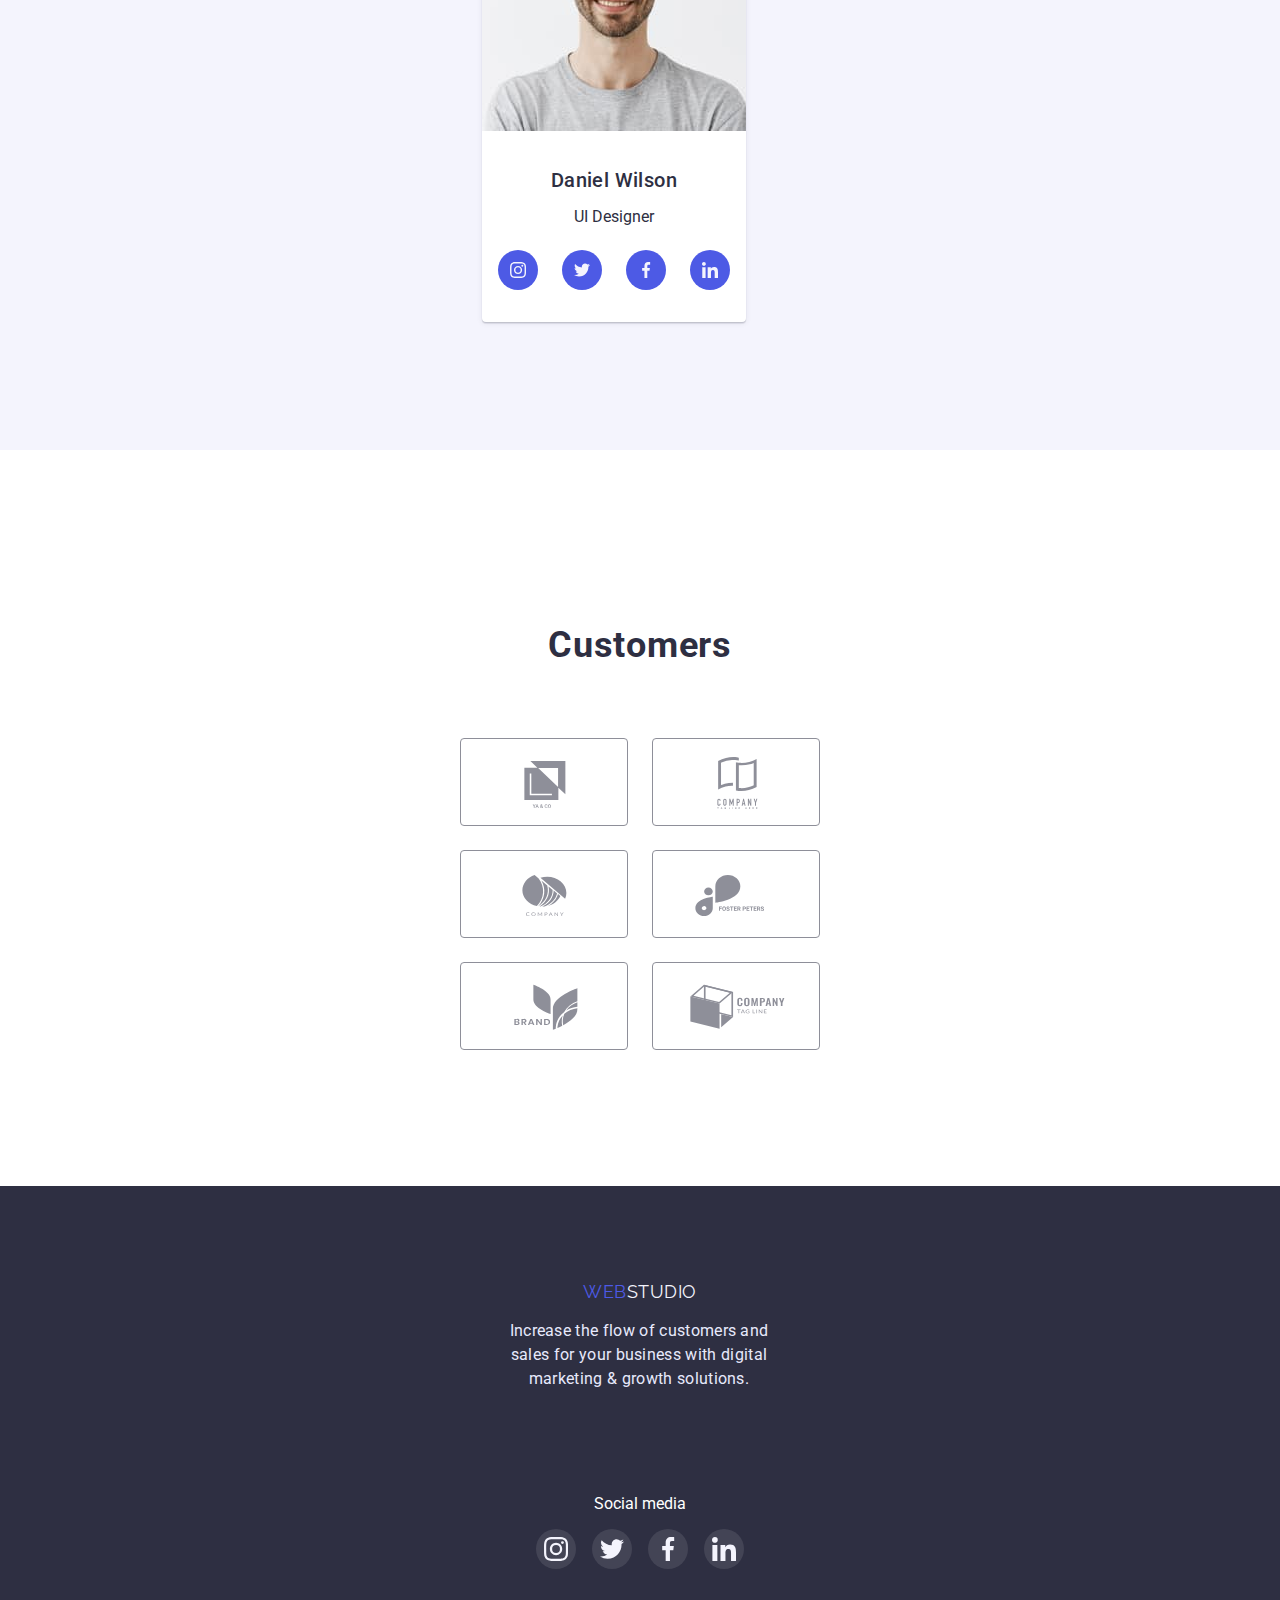
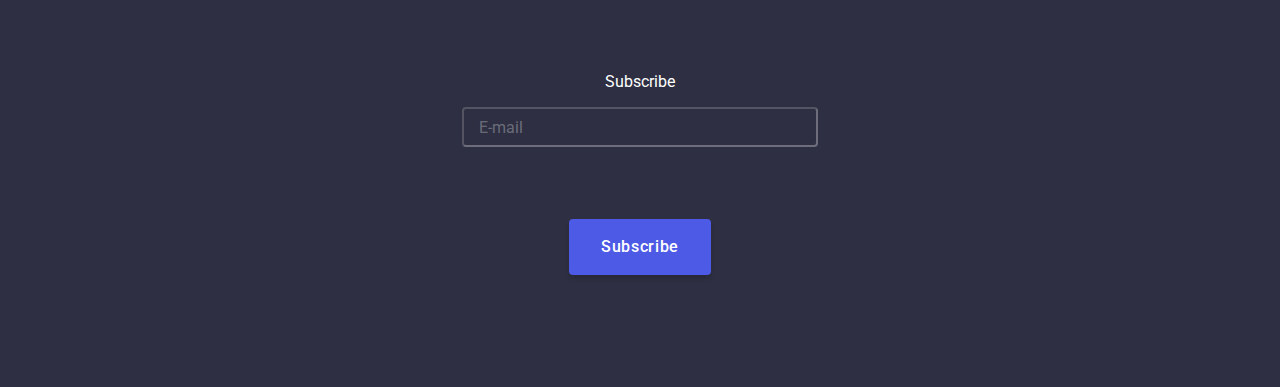
==== commit 0783bcaa: "index.html" ====
--- a/index.html
+++ b/index.html
@@ -17,8 +17,8 @@
     />
 
     <link rel="stylesheet" href="./css/mobile.css" />
-    <!--<link rel="stylesheet" href="./css/tablet.css" />
-    <link rel="stylesheet" href="./css/desctop.css" /> -->
+    <link rel="stylesheet" href="./css/tablet.css" />
+   <!-- <link rel="stylesheet" href="./css/desctop.css" /> -->
   </head>
 
   <body>
@@ -488,7 +488,7 @@
     <footer class="footer">
      <div class="container">
         <div class=" div-footer">
-          <div class="foot-t container">
+          <div class="foot-t ">
             <a class="footer-logo link" href="./index.html"
               ><span class="foot-web">Web</span>Studio</a
             >
@@ -533,7 +533,7 @@
           </div>
         </div>
 <div class="subscribe-div container">
-          <p>Subscribe</p>
+          <p class="subscribe-p">Subscribe</p>
         <form class="form-input">
             <input type="text" class="input" value="E-mail">
         </form>
@@ -544,11 +544,20 @@
 
     <div data-order class="backdrob is-hidden">
       <div class="modal">
-        <div class="modal-box container">
-          <svg data-order-close class="modal-close-icon" width="18" height="18">
-            <use href="./images/icon.svg#icon-close"></use>
-          </svg>
-
+        <div class="modal-box ">
+          <button class="modal-bytton">
+            
+            <svg
+              data-order-close
+              class="modal-close-icon"
+              width="8"
+              height="8"
+            >
+            <use 
+            href="./images/icon.svg#modal-x"
+          ></use>
+            </svg>
+          </button>
           <h3 class="modal-h">Leave your contacts and we will call you back</h3>
           <form>
             <div class="container-modal">
@@ -605,12 +614,19 @@
                   placeholder="Text input"
                 ></textarea>
               </div>
-              <div>
-                <input type="checkbox" id="accept" value="accept" />
-                <label class="accept-lab" for="accept"
-                  >I accept the terms and conditions of the
-                  <a href=""> Privacy Policy</a></label
-                >
+              <div class="check-div">
+                <input
+                  class="modal-check visuallyhidden"
+                  type="checkbox"
+                  id="privacy"
+                  value="true"
+                  name="user-privacy"
+                />
+
+                <label class="accept-lab" for="privacy">
+                  I accept the terms and conditions of the
+                  <a class="a-policy" href=""> Privacy Policy</a>
+                </label>
               </div>
               <div class="div-but-send">
                 <button class="send" type="submit">Send</button>
--- a/css/mobile.css
+++ b/css/mobile.css
@@ -277,8 +277,11 @@
     .list {
         display: block;
         list-style: none;
-    }
-
+        justify-content: center;
+        text-align: center;
+        align-items: center;
+    }
+   
     .strat-fon {
         display: none;
         
@@ -325,10 +328,6 @@
             
         }
 
-        .list {
-            display: block;
-            
-        }
         .capital {
             font-size: 36px;
             line-height: 1.11;
@@ -403,8 +402,6 @@
             background-color: #404BBF;
         }
     
-        .link {
-        }
         .bord-soc-icon {
             fill: chartreuse;
             text-align: center;   
@@ -435,12 +432,7 @@
             gap: 24px;
             padding: 0;
         }
-        .list {
-            justify-content: center;
-            text-align: center;
-            align-items: center;
-           
-        }
+      
         .test-item {
             width: 168px;
             height: 88px;
@@ -492,20 +484,25 @@
             letter-spacing: 0.02em;
             color: #E7E9FC;
             margin-top: 16px;
-            width: 264px;            
+            width: 264px;   
+            justify-content: center;
+            align-items: center; 
+            text-align: justify;     
  }
         .foot-t {
             text-align: center;
             padding-top: 96px;
             padding-bottom: 72px;
+           
+            
         }
         .social-div {
-         
           text-align: center;
           padding-bottom: 72px;
         }
         .foot-soc-text {
-
+            justify-content: center;
+            align-items: center;
             color: #FFFFFF;
         }
         .foot-ul {
@@ -513,6 +510,9 @@
             gap: 16px;
             margin-top: 16px;
             list-style: none;
+            text-align: center;
+            justify-content: center;
+            padding: 0;
         }
         .foot-li {
             width: 40px;
@@ -533,12 +533,23 @@
         
 .footer-text {
     text-align: center;
+    display: block;
+    list-style: none;
+    margin-left: 65px;
 }
 
 /*     mail input   */
 
 .input {
     background-color: #2E2F42;
+    color: rgba(255, 255, 255, 0.3)
+    ;
+    border-color: rgba(255, 255, 255, 0.3)
+    ;
+    border-radius: 4px;
+    width: 356px;
+    height: 40px;
+    padding-left: 15px;
 }
 .but-sub {
    
@@ -551,10 +562,6 @@
     margin-bottom: 24px;
     display: flex;  
 }
-
-
-
-
 
 /*    subscribe    */ 
 .subscribe-div{
@@ -588,7 +595,6 @@
 margin-bottom: 112px;
 margin-top: 72px;
 }
-
         /* ----- mobal backdrop + owerflow y scrol -*/
 
         .backdrob {
@@ -600,8 +606,9 @@
         }
     
         .modal {
-            width: 392px;
-            min-height: 586px;
+            
+         margin-top: 96px ;
+         margin-bottom: 188px;
             background-color: #FCFCFC;
             border: 5px;
             position: absolute;
@@ -609,10 +616,7 @@
             left: 50%;
             transform: translate(-50%, -50%);
             overflow-y: scroll;
-    
-        }
-
-    
+        }
         .backdrob.is-hidden{
             opacity: 0;
             visibility: hidden;
@@ -634,20 +638,44 @@
 
         /* modal order  */
 
+        .modal-h{
+            font-family: Roboto; 
+            font-style: Medium;
+            font-size: 16px;
+            line-height: 128%;
+            text-align: center;
+            
+            padding-bottom: 16px;
+        }
+
+        .modal-box{
+            padding-left: 15px;
+            padding-right: 15px;
+            padding-top: 72px;
+        }
      .modal-box:not(:last-child) { margin-bottom: 40px; }
       
      .order-input {
-        border: 1px solid rgba(33, 33, 33, 0.2);
-       border-radius: 4px;
+        padding-left: 50px;
+    height: 40px;
+    width: 100%;
+    border-color: rgba(33, 33, 33, 0.2);
+    border-radius: 4px;
+    color: #FCFCFC;
      }
 
     .modal-icon{
         position: absolute;
-        left: 5px;
+        left: 20px;
+        bottom: 12px;
       
     } 
     .input-wrap{
         position: relative;
+    }
+
+    .modal-textarea-text{
+        color: #8E8F99;
     }
      .order-input-send {
 box-sizing: border-box;
@@ -656,6 +684,12 @@
 left: 0px;
 top: 218px;
 border: 1px solid rgba(33, 33, 33, 0.2);
+padding-top: 8px;
+    padding-left: 16px;
+    margin-top: 4px;
+    border-radius: 4px;
+    resize: none;
+ 
      }
      .order-input-send::placeholder {}
 
@@ -688,27 +722,20 @@
 
      .span-name{
 
-        margin-bottom: 5px;
-        display: block;
+        color: #8E8F99;
+        margin-top: 4px;
+        font-size: 12px;
+        font-family: Roboto;
+        line-height: 114%;
      }
-
-
-
      /*   PORTFOLIO  */
 
      /* buttons */
 
-
-    
     .but-portfolio {
         display: flex;
         gap: 24px;
     }
- 
-
-   
-
-
     .button-portfolio{
         cursor: pointer;
         font-size: 16px;
@@ -738,8 +765,7 @@
 
     /*   spisok  */
 
-    .list {
-    }
+  
     .blank:not(:last-child) { margin-bottom: 48px; }
 
     .feature-li {
@@ -758,4 +784,44 @@
    
     .header-list{
         display: none;
-    }+    }
+
+    .modal-bytton{
+        position: absolute;
+        top: 24px;
+        right: 24px;
+        background-color: #E7E9FC;
+        border: 1px solid rgba(0, 0, 0, 0.1);
+        width: 24px;
+        height: 24px;
+        border-radius: 50%;
+        justify-content: center;
+        align-items: center;
+        display: flex;
+        padding: 0;
+      
+      }
+      .modal-bytton:hover,
+     .modal-bytton:focus{
+        background-color: #404BBF;
+        color: #FFFFFF;
+      }
+
+      .sectionone{
+        padding: 0px;
+      }
+
+      .subscribe-p{
+        size: 16px;
+        color: #FFFFFF;
+        
+      }
+
+
+      /* checkbox */
+.accept-lab{
+      color: #757575;
+    font-size: 12px;
+    display: flex;
+    gap: 8px;
+}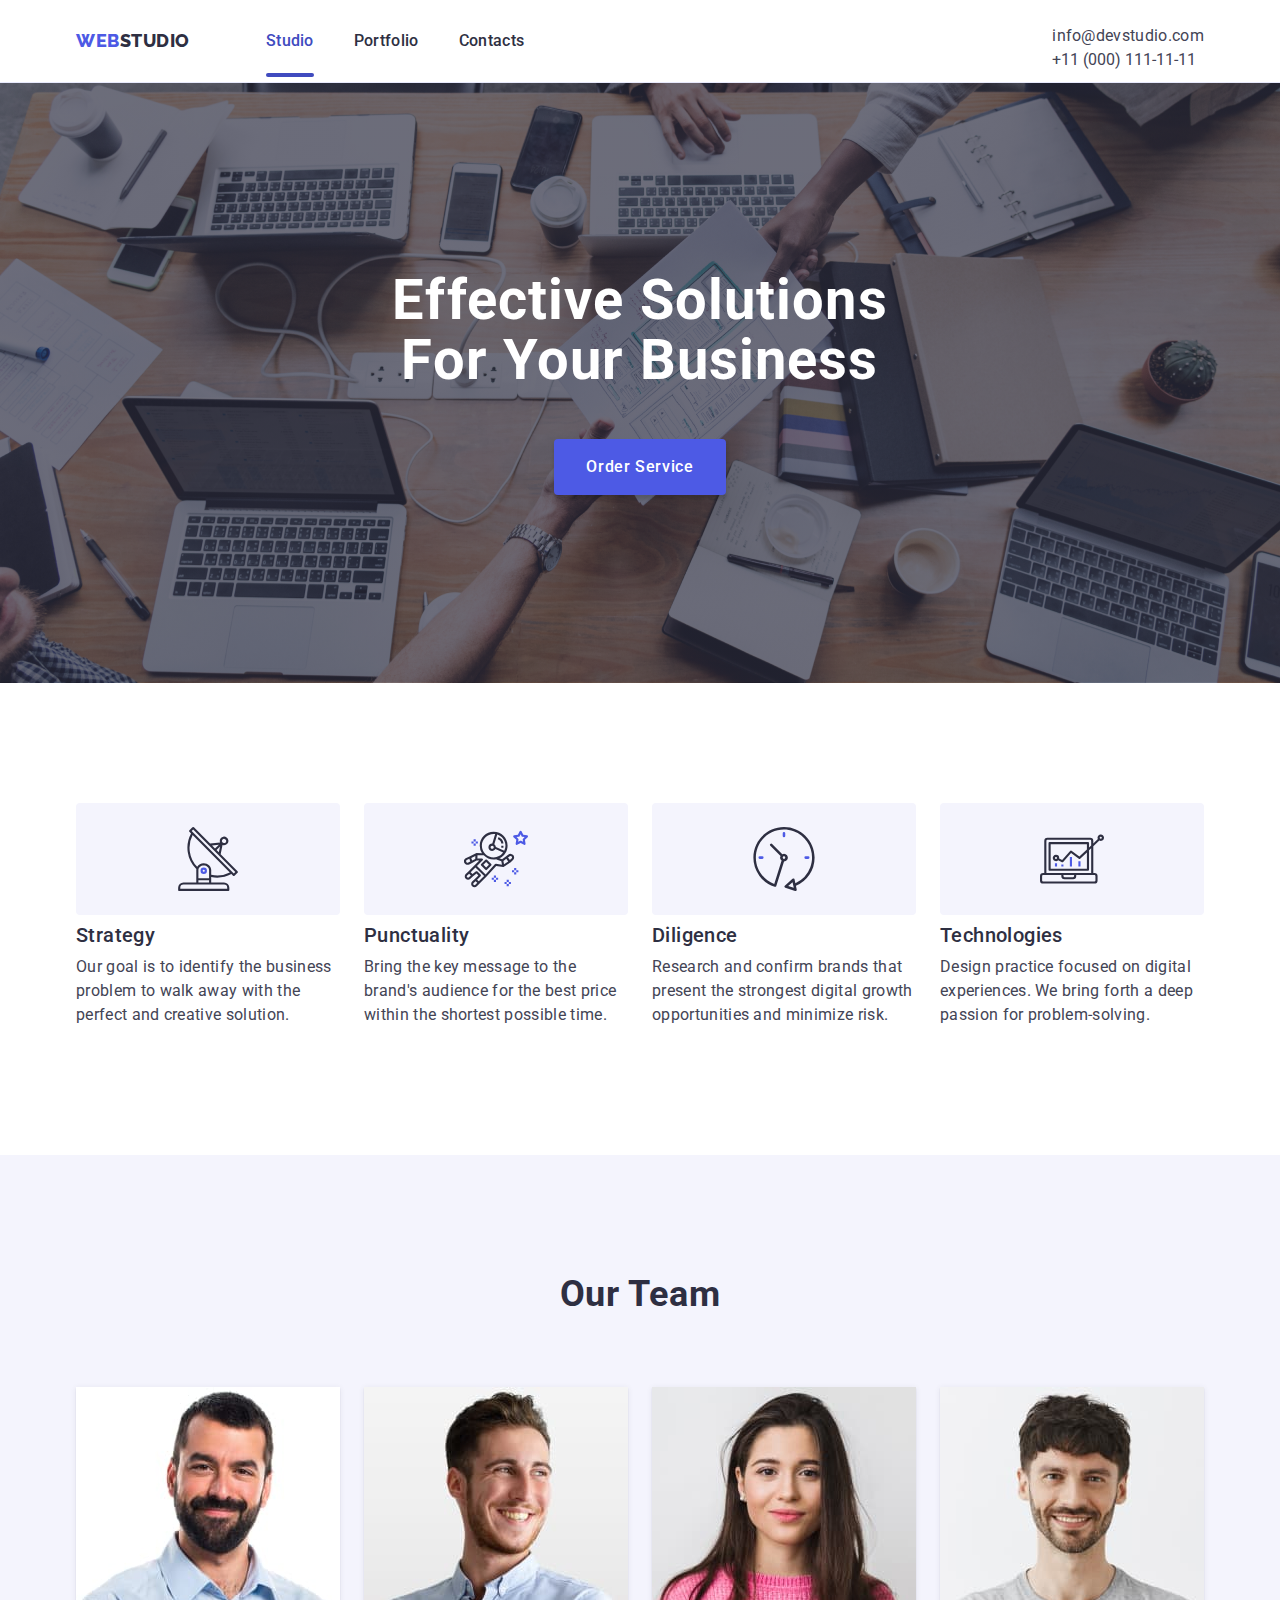
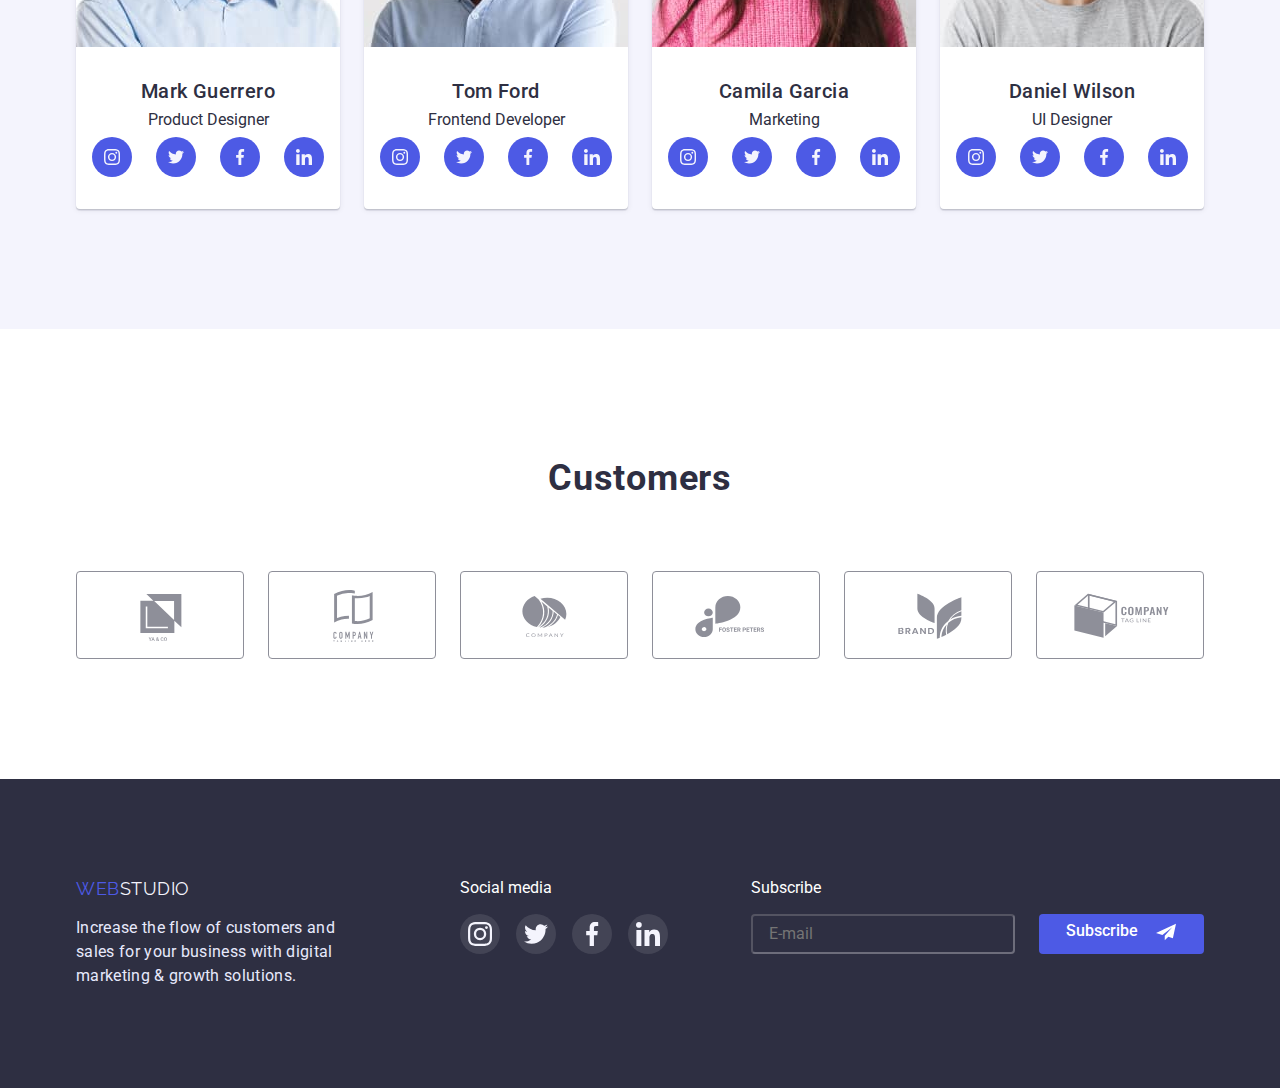
==== commit ddba0d99: "index.html" ====
--- a/index.html
+++ b/index.html
@@ -18,131 +18,146 @@
 
     <link rel="stylesheet" href="./css/mobile.css" />
     <link rel="stylesheet" href="./css/tablet.css" />
-   <!-- <link rel="stylesheet" href="./css/desctop.css" /> -->
+    <link rel="stylesheet" href="./css/desctop.css" />
+
   </head>
 
   <body>
+    
     <header class="header">
-
-        <div class="">
-          <nav class="header-navigation">
-
-          
-                <div>
-                  <a class="header-logo link" href="./index.html"
-                    ><span class="logo-web">Web</span>Studio</a>
-                </div>
-                <div class="svg-menu">
-                    <svg data-modal-open xmlns="http://www.w3.org/2000/svg" width="32" height="24" viewBox="0 0 24 24"><path fill="currentColor" d="M4 18h16c.55 0 1-.45 1-1s-.45-1-1-1H4c-.55 0-1 .45-1 1s.45 1 1 1zm0-5h16c.55 0 1-.45 1-1s-.45-1-1-1H4c-.55 0-1 .45-1 1s.45 1 1 1zM3 7c0 .55.45 1 1 1h16c.55 0 1-.45 1-1s-.45-1-1-1H4c-.55 0-1 .45-1 1z"/></svg>
-                </div>
-         
-                <ul class="header-list flexx list">
-                  <li class="header-item">
-                    <a class="header-link link" href="index.html">Studio</a>
-                  </li>
-                  <li class="header-item">
-                    <a class="header-link link" href="portfolio.html">Portfolio</a>
-                  </li>
-                  <li class="header-item">
-                    <a class="header-link link" href="">Contacts</a>
-                  </li>
-                </ul>
-      
-                <!--address-->
-      
-                <address class="adress ">
-                  <ul class="list adress-flex">
-                    <li>
-                      <a class="header-mail link" href="mailto:info@devstudio.com"
-                        >info@devstudio.com</a
-                      >
-                    </li>
-                    <li>
-                      <a class="header-tel link" href="tel:+110001111111"
-                        >+11 (000) 111-11-11</a
-                      >
-                    </li>
-                  </ul>
-                </address>
-          
+      <div class="container  div-header-container">
+        <nav class="header-navigation">
+
+
+           
+      <div class="mob-between">
+            <a class="header-logo link" href="./index.html"
+              ><span class="logo-web">Web</span>Studio</a
+            >
+  
+          <div class="svg-menu">
+            <svg data-modal-open xmlns="http://www.w3.org/2000/svg" width="32" height="24" viewBox="0 0 24 24"><path fill="currentColor" d="M4 18h16c.55 0 1-.45 1-1s-.45-1-1-1H4c-.55 0-1 .45-1 1s.45 1 1 1zm0-5h16c.55 0 1-.45 1-1s-.45-1-1-1H4c-.55 0-1 .45-1 1s.45 1 1 1zM3 7c0 .55.45 1 1 1h16c.55 0 1-.45 1-1s-.45-1-1-1H4c-.55 0-1 .45-1 1z"/></svg>
+        </div>
+        
+      </div>
+   
+
+          <ul class="header-list list">
+            <li class="header-item">
+              <a class="header-link  carent link" href="index.html">Studio</a>
+            </li>
+            <li class="header-item">
+              <a class="header-link link" href="portfolio.html">Portfolio</a>
+            </li>
+            <li class="header-item">
+              <a class="header-link link" href="">Contacts</a>
+            </li>
+          </ul>
+
+        <!-- mob -->
+
+  
+    <!--window-->
+
+
+  <div data-modal  class="mob-menu is-hidden" >
+   <div class="container-mob" >
+     <div>
+<button class="modal-bytton">
+            
+            <svg
+              data-modal-close
+              class="modal-close-icon"
+              width="8"
+              height="8"
+            >
+            <use class="use-close"
+            href="./images/icon.svg#modal-x"
+          ></use>
+            </svg>
+          </button>
+        <ul class="menu-container-list">
+          <li class="menu-container-item link">
+            <a class="menu-container-link" href="index.html">Studio</a>
+          </li>
+          <li class="menu-container-item link">
+            <a class="menu-container-link" href="portfolio.html">Portfolio</a>
+          </li>
+          <li class="menu-container-item link">
+            <a class="menu-container-link" href="">Contacts</a>
+          </li>
+        </ul>
+     </div>
+     <div>
+        <ul class="list adress-menu">
        
-          <div data-modal  class="mob-menu is-hidden" >
-           <div class="container-mob" >
-             <div>
-              <svg data-modal-close class="modal-close-icon" width="18" height="18">
-                <use href="./images/icon.svg#icon-close"></use>
+          <li>
+            <a class="menu-tel link" href="tel:+110001111111"
+              >+11 (000) 111-11-11</a
+            >
+          </li>
+             <li>
+            <a class="menu-mail link" href="mailto:info@devstudio.com"
+              >info@devstudio.com</a
+            >
+          </li>
+
+        </ul>
+        <ul class="social-list gap-al list">
+          <li class="social-item">
+            <a class="social-link link" href>
+              <svg class="bord-soc-icon" width="16" height="16">
+                <use href="./images/icon.svg#icon-instagram1n"></use>
               </svg>
-
-                <ul class="menu-container-list">
-                  <li class="menu-container-item link">
-                    <a class="menu-container-link" href="index.html">Studio</a>
-                  </li>
-                  <li class="menu-container-item link">
-                    <a class="menu-container-link" href="portfolio.html">Portfolio</a>
-                  </li>
-                  <li class="menu-container-item link">
-                    <a class="menu-container-link" href="">Contacts</a>
-                  </li>
-                </ul>
-             </div>
-             <div>
-                <ul class="list adress-menu">
-               
-                  <li>
-                    <a class="menu-tel link" href="tel:+110001111111"
-                      >+11 (000) 111-11-11</a
-                    >
-                  </li>
-                     <li>
-                    <a class="menu-mail link" href="mailto:info@devstudio.com"
-                      >info@devstudio.com</a
-                    >
-                  </li>
-  
-                </ul>
-                <ul class="social-list gap-al list">
-                  <li class="social-item">
-                    <a class="social-link link" href>
-                      <svg class="bord-soc-icon" width="16" height="16">
-                        <use href="./images/icon.svg#icon-instagram1n"></use>
-                      </svg>
-                    </a>
-                  </li>
-  
-                  <li class="social-item">
-                    <a class="social-link link" href="">
-                      <svg class="bord-soc-icon" width="16" height="16">
-                        <use href="./images/icon.svg#icon-twitter2n"></use>
-                      </svg>
-                    </a>
-                  </li>
-                  <li class="social-item">
-                    <a class="social-link link" href="">
-                      <svg class="bord-soc-icon" width="16" height="16">
-                        <use href="./images/icon.svg#icon-facebook3n"></use>
-                      </svg>
-                    </a>
-                  </li>
-                  <li class="social-item">
-                    <a class="social-link link" href="">
-                      <svg class="bord-soc-icon" width="16" height="16">
-                        <use href="./images/icon.svg#icon-linkedin4n"></use>
-                      </svg>
-                    </a>
-                  </li>
-              </ul>
-         </di>
-             </div>
-            </div>
-          </div>
+            </a>
+          </li>
+
+          <li class="social-item">
+            <a class="social-link link" href="">
+              <svg class="bord-soc-icon" width="16" height="16">
+                <use href="./images/icon.svg#icon-twitter2n"></use>
+              </svg>
+            </a>
+          </li>
+          <li class="social-item">
+            <a class="social-link link" href="">
+              <svg class="bord-soc-icon" width="16" height="16">
+                <use href="./images/icon.svg#icon-facebook3n"></use>
+              </svg>
+            </a>
+          </li>
+          <li class="social-item">
+            <a class="social-link link" href="">
+              <svg class="bord-soc-icon" width="16" height="16">
+                <use href="./images/icon.svg#icon-linkedin4n"></use>
+              </svg>
+            </a>
+          </li>
+      </ul>
+   </div>
+ 
         </nav>
+        <!--address-->
+
+        <address class="adress">
+          <ul class="list adress-flex">
+            <li>
+              <a class="header-mail link" href="mailto:info@devstudio.com"
+                >info@devstudio.com</a
+              >
+            </li>
+            <li>
+              <a class="header-tel link" href="tel:+110001111111"
+                >+11 (000) 111-11-11</a
+              >
+            </li>
+          </ul>
+        </address>
       </div>
-    
     </header>
 
     <main>
       <!--Section 1-->
-
       <section class="section">
         <div class="container">
           <h1 class="hero">Effective Solutions For Your Business</h1>
@@ -156,11 +171,11 @@
 
       <section class="strategy">
         <div class="container">
-          <h2 class="visually-hidden">Strategy</h2>
+          <h2 class="visually-hidden">benefit</h2>
           <ul class="list sectionone">
             <li class="li-one">
               <div class="strat-fon">
-                <svg clacc="svg-home" width="64" height="64" class="foot-svg">
+                <svg width="64" height="64" class="foot-svg">
                   <use href="./images/icon.svg#icon-antenna-1"></use>
                 </svg>
               </div>
@@ -262,7 +277,7 @@
               <div class="team-div">
                 <h3 class="feature">Mark Guerrero</h3>
 
-                <p class="feature-text-team">Product Designer</p>
+                <p class="feature-text-product-icon">Product Designer</p>
 
                 <ul class="social-list gap-al list">
                   <li class="social-item">
@@ -307,7 +322,7 @@
               />
               <div class="team-div">
                 <h3 class="feature">Tom Ford</h3>
-                <p class="feature-text-team">Frontend Developer</p>
+                <p class="feature-text-product-icon">Frontend Developer</p>
                 <ul class="social-list gap-al list">
                   <li class="social-item">
                     <a class="social-link link" href>
@@ -350,7 +365,7 @@
               />
               <div class="team-div">
                 <h3 class="feature">Camila Garcia</h3>
-                <p class="feature-text-team">Marketing</p>
+                <p class="feature-text-product-icon">Marketing</p>
                 <ul class="social-list gap-al list">
                   <li class="social-item">
                     <a class="social-link link" href>
@@ -394,7 +409,7 @@
               />
               <div class="team-div">
                 <h3 class="feature">Daniel Wilson</h3>
-                <p class="feature-text-team">UI Designer</p>
+                <p class="feature-text-product-icon">UI Designer</p>
                 <ul class="social-list gap-al list">
                   <li class="social-item">
                     <a class="social-link link" href>
@@ -431,8 +446,6 @@
           </ul>
         </div>
       </section>
-
-      <!--section 5-->
       <section class="test">
         <div class="container">
           <h2 class="test-h2">Customers</h2>
@@ -440,7 +453,7 @@
             <li class="test-item">
               <a href="" class="test-link link">
                 <svg class="test-icon" width="104" height="56">
-                  <use href="./images/logi.svg#icon-Logo"></use>
+                  <use class="icon-ch" href="./images/logi.svg#icon-Logo"></use>
                 </svg>
               </a>
             </li>
@@ -486,65 +499,77 @@
     <!--Footer-->
 
     <footer class="footer">
-     <div class="container">
-        <div class=" div-footer">
-          <div class="foot-t ">
-            <a class="footer-logo link" href="./index.html"
-              ><span class="foot-web">Web</span>Studio</a
-            >
-            <p class="footer-text">
-              Increase the flow of customers and sales for your business with
-              digital marketing & growth solutions.
-            </p>
-          </div>
-          <div class="social-div container">
-            <p class="foot-soc-text">Social media</p>
-            <ul class="foot-ul">
-              <li class="foot-li">
-                <a class="foot-a" href>
-                  <svg class="foot-svg" width="24" height="24">
-                    <use href="./images/icon.svg#icon-instagram1n"></use>
-                  </svg>
-                </a>
-              </li>
-  
-              <li class="foot-li">
-                <a class="foot-a" href="">
-                  <svg class="foot-svg" width="24" height="24">
-                    <use href="./images/icon.svg#icon-twitter2n"></use>
-                  </svg>
-                </a>
-              </li>
-              <li class="foot-li">
-                <a class="foot-a" href="">
-                  <svg class="foot-svg" width="24" height="24">
-                    <use href="./images/icon.svg#icon-facebook3n"></use>
-                  </svg>
-                </a>
-              </li>
-              <li class="foot-li">
-                <a class="foot-a" href="">
-                  <svg class="foot-svg" width="24" height="24">
-                    <use href="./images/icon.svg#icon-linkedin4n"></use>
-                  </svg>
-                </a>
-              </li>
-            </ul>
-          </div>
-        </div>
-<div class="subscribe-div container">
-          <p class="subscribe-p">Subscribe</p>
-        <form class="form-input">
-            <input type="text" class="input" value="E-mail">
-        </form>
-        <button class="button-subscribe">Subscribe</button>
-</div>
-     </div>
+      <div class="container div-footer">
+        <div class="div-logo-foter">
+          <a class="footer-logo link" href="./index.html"
+            ><span class="foot-web">Web</span>Studio</a
+          >
+          <p class="footer-text">
+            Increase the flow of customers and sales for your business with
+            digital marketing & growth solutions.
+          </p>
+        </div>
+        <div class="social-div">
+          <p class="foot-soc-text">Social media</p>
+          <ul class="foot-ul">
+            <li class="foot-li">
+              <a class="foot-a" href>
+                <svg class="foot-svg" width="24" height="24">
+                  <use href="./images/icon.svg#icon-instagram1n"></use>
+                </svg>
+              </a>
+            </li>
+
+            <li class="foot-li">
+              <a class="foot-a" href="">
+                <svg class="foot-svg" width="24" height="24">
+                  <use href="./images/icon.svg#icon-twitter2n"></use>
+                </svg>
+              </a>
+            </li>
+            <li class="foot-li">
+              <a class="foot-a" href="">
+                <svg class="foot-svg" width="24" height="24">
+                  <use href="./images/icon.svg#icon-facebook3n"></use>
+                </svg>
+              </a>
+            </li>
+            <li class="foot-li">
+              <a class="foot-a" href="">
+                <svg class="foot-svg" width="24" height="24">
+                  <use href="./images/icon.svg#icon-linkedin4n"></use>
+                </svg>
+              </a>
+            </li>
+          </ul>
+        </div>
+        <div class="div-sub">
+          <p class="h2-subscribe">Subscribe</p>
+          <form class="onlin-subsc">
+            <input class="input-subscribe" type="text" placeholder="E-mail" />
+            <label class="subscribe-label" for="Subscribe"></label>
+
+           <div class="div-but-subscribe">
+              <button type="button" class="but-subscribe">
+                Subscribe
+                <svg
+                
+                class="sub-icon"
+                width="24"
+                height="20"
+              >
+              <use class="use-subb"
+              href="./images/icon.svg#subb"
+            ></use>
+              </svg>
+              </button>
+           </div>
+          </form>
+        </div>
+      </div>
     </footer>
-
     <div data-order class="backdrob is-hidden">
       <div class="modal">
-        <div class="modal-box ">
           <button class="modal-bytton">
             
             <svg
@@ -553,14 +578,15 @@
               width="8"
               height="8"
             >
-            <use 
+            <use class="use-close"
             href="./images/icon.svg#modal-x"
           ></use>
             </svg>
           </button>
-          <h3 class="modal-h">Leave your contacts and we will call you back</h3>
+
+          <p class="modal-h">Leave your contacts and we will call you back</p>
           <form>
-            <div class="container-modal">
+            
               <label class="label-name">
                 <span class="span-name">Name</span>
                 <div class="input-wrap">
@@ -570,15 +596,14 @@
                     name="user-name"
                     class="order-input"
                   />
-                  <svg class="modal-icon" width="18" height="18">
+                  <svg class="modal-icon"  width="12" height="12" >
                     <use
                       href="./images/icon.svg#icon-person-black-18dp-1"
                     ></use>
                   </svg>
                 </div>
               </label>
-
-              <label>
+              <label class="label-name" >
                 <span class="span-name">Phone</span>
                 <div class="input-wrap">
                   <input
@@ -587,17 +612,16 @@
                     name="user-phone"
                     class="order-input"
                   />
-                  <svg class="modal-icon" width="18" height="18">
+                  <svg class="modal-icon" width="13" height="13">
                     <use href="./images/icon.svg#icon-Vector"></use>
                   </svg>
                 </div>
               </label>
-
-              <label>
+              <label class="label-name">
                 <span class="span-name">Mail</span>
                 <div class="input-wrap">
                   <input type="email" name="user-mail" class="order-input" />
-                  <svg class="modal-icon" width="18" height="18">
+                  <svg class="modal-icon" width="17" height="17">
                     <use href="./images/icon.svg#icon-Vectormail"></use>
                   </svg>
                 </div>
@@ -628,10 +652,10 @@
                   <a class="a-policy" href=""> Privacy Policy</a>
                 </label>
               </div>
-              <div class="div-but-send">
+            
                 <button class="send" type="submit">Send</button>
-              </div>
-            </div>
+              
+            
           </form>
         </div>
       </div>
--- a/css/mobile.css
+++ b/css/mobile.css
@@ -16,9 +16,10 @@
     
 }
 
+@media  screen and (max-width: 480px), (max-width: 779px) {
 
 .container {
-    max-width: 428px;
+    max-width: 480px;
     padding-left: 16px;
     padding-right: 16px;
     margin: 0px auto;
@@ -45,6 +46,7 @@
     
 }
 .header-logo {
+    
     font-family: 'Raleway', sans-serif;
     font-weight: 800;
     font-size: 18px;
@@ -55,6 +57,7 @@
     padding-bottom: 25px;
     padding-top: 25px;
     }
+
 .logo-web {
     color: #4D5AE5; 
     font-family: 'Raleway';
@@ -78,7 +81,7 @@
     justify-content: space-between;
  }
 
- @media screen and (max-width: 428px) {
+
         .header-list {
             display: none;
           }
@@ -90,7 +93,7 @@
              .adress {
                  display: none;
               }  
-    }
+    
 
     
     /*   menu   */
@@ -145,7 +148,11 @@
 color: #2E2F42;
     }
 
-
+   
+
+.menu-container-list{
+    margin-top: 24px;
+}
 .menu-mail {
 font-weight: 500;
 font-size: 20px;
@@ -153,6 +160,7 @@
 /* identical to box height, or 120% */
 letter-spacing: 0.02em;
 color: #434455;
+display: flex;
 
     }
 
@@ -166,18 +174,19 @@
         }
 
         .open-menu {
-      
+    
         margin-left: 0 auto;
         }
         
     .menu-tel {
+        padding: 0px auto;
 font-weight: 600;
-font-size: 36px;
+font-size: 29px;
 line-height: 40px;
 /* identical to box height, or 111% */
 text-transform: capitalize;
 color: #4D5AE5;
-
+margin-bottom: 40px;
     }
 
     /* mob mrnu */
@@ -244,10 +253,7 @@
     background-position: center;
     box-shadow: 0px 4px 4px rgba(0, 0, 0, 0.15);
     border-radius: 4px;
-}    
-
-.button {
-font-family: inherit;
+    font-family: inherit;
 background: #4D5AE5;
 font-family: 'Roboto';
 font-size: 16px;
@@ -257,8 +263,9 @@
 padding: 16px 32px;
 margin-bottom: 112px;
 margin-top: 72px;
-}
- 
+}    
+
+
     /* ----  section strategi -- */ 
     
     .visually-hidden {
@@ -372,19 +379,22 @@
         .social-list {
         display: flex;
         justify-content: center;
+        gap: 36px;
         }
         .gap-al {
+            text-align: center;
             gap: 24px;
-            padding-left: 16px;
-            padding-right: 16px;
-            padding-bottom: 32px;
-            padding-top: 8px;
-            
+            margin: 0px auto;
+           
+           justify-content: center;
+           padding-bottom: 32px;
+           padding-left: 0;
         }
        
         .social-item {
             width: 40px;
             height: 40px;
+            
         }
 
         .social-link {
@@ -411,8 +421,8 @@
         /* ------- section 5 customers ----*/
 
         .test {
-            padding-top: 130px;
-            padding-bottom: 120px;
+            padding-top: 96px;
+            padding-bottom: 96px;
            
         }
       
@@ -598,6 +608,7 @@
         /* ----- mobal backdrop + owerflow y scrol -*/
 
         .backdrob {
+            
             position: fixed;
             top: 0;
             width: 100%;
@@ -606,14 +617,17 @@
         }
     
         .modal {
+            border-radius: 4px;
+display: block;
+            width: 392px;
             
-         margin-top: 96px ;
-         margin-bottom: 188px;
+            padding: 16px;
+            margin: 96px 18px  96px 18px;
             background-color: #FCFCFC;
             border: 5px;
             position: absolute;
-            top: 50%;
-            left: 50%;
+            top: 40%;
+            left: 45%;
             transform: translate(-50%, -50%);
             overflow-y: scroll;
         }
@@ -666,7 +680,7 @@
 
     .modal-icon{
         position: absolute;
-        left: 20px;
+        left: 3px;
         bottom: 12px;
       
     } 
@@ -694,10 +708,9 @@
      .order-input-send::placeholder {}
 
      .send {
+margin: 0px auto;
 padding-right: 111px; 
 display: block;
-justify-content: center;
-text-align: center;
 font-family: inherit;
 background: #4D5AE5;
 font-family: 'Roboto';
@@ -799,6 +812,7 @@
         align-items: center;
         display: flex;
         padding: 0;
+        margin: 8px;
       
       }
       .modal-bytton:hover,
@@ -824,4 +838,437 @@
     font-size: 12px;
     display: flex;
     gap: 8px;
+}
+
+ /*  new */
+ .order-input{
+    padding-left: 50px;
+      height: 25px;
+    width: 100%;
+   border-color:  rgba(33, 33, 33, 0.2);
+    border-radius: 4px;
+    color: #FCFCFC;
+  
+    transition-duration: 300ms;
+    transition-timing-function: linear;
+    
+  }
+  
+  .order-input:focus{
+      border-color: #4D5AE5;
+  }
+  .order-input:focus+.modal-icon{fill: #4D5AE5;}
+  
+  .order-input-send {
+    background-color: #FCFCFC;
+    padding-top: 8px;
+    padding-left: 16px;
+    resize: none;
+    margin-top: 4px;
+    width: 360px;
+   height: 120px;
+    width: 100%;
+    border-color: rgba(33, 33, 33, 0.2);
+    border-radius: 4px;
+  }
+  
+  .modal-icon{
+    position: absolute; 
+   transition-duration: 300ms;
+   transition-timing-function: linear;
+    width: 13px; 
+    height: 13px;
+    margin-top: 13px;
+    margin-left: 16px;
+ 
+  }
+  .label-name{
+      margin-bottom: 8px;
+      display: block;
+      transition-duration: 300ms;
+      transition-timing-function: linear;
+  }
+  .span-name{
+      
+      color: #8E8F99;
+      margin-top: 4px;
+      font-size: 12px;
+      font-family: Roboto;
+      line-height: 114%;  
+  }
+  
+  .visuallyhidden {
+      border: 0;
+      clip: rect(0 0 0 0);
+      clip-path: inset(50%);
+      height: 1px;
+      margin: -1px;
+      overflow: hidden;
+      padding: 0;
+      position: absolute;
+      width: 1px;
+      white-space: nowrap; /* 1 */
+  }
+  
+  .accept-lab{
+   color: #757575 ;
+   font-size: 12px;
+   display: flex;
+   gap: 8px;
+   
+  }
+  .accepy-span {
+      margin-left: 8px;
+      border-radius: 0px
+      var(--background-color);
+  }
+  .accept-lab::before{
+      content: '';
+      width: 16px;
+      height: 16px;
+      border-radius: 2px;
+      border: 1px solid 
+      #2E2F42;
+      display: block; 
+  }
+  
+  .modal-check:checked + .accept-lab::before{
+      background-color: #4D5AE5;
+      border: none ;
+      background-image: url(../Vector.svg);
+      background-repeat: no-repeat;
+      background-position: center;
+  }
+  
+  .modal-h{
+    margin-top: 72px;
+    
+    font-size: 16px;
+    line-height: 1.5;
+    text-align: center;
+    margin-bottom: 16px;
+  }
+  .a-policy {
+      color: #4D5AE5
+      ;
+  }
+  .send {
+      font-family: inherit;
+      background: #4D5AE5;
+      font-family: 'Roboto';
+      font-size: 16px;
+      line-height: 1.5;
+      min-width: 169px;
+      border: none;
+      border-radius: 4px;
+      padding: 16px 32px;
+      color: #FFFFFF;
+      box-shadow: 0 4px 4px rgba(0, 0, 0, 0.15);
+      margin-top: 24px;
+      cursor: pointer;
+      font-weight: 500;
+     
+  }
+  
+  .div-but-send {
+      text-align: center;
+  }
+  
+  .input-wrap {
+      margin-top: 4px;
+      
+      
+  }
+  
+  .modal-textarea-text {
+      font-size: 12px;
+      color: #8e9991
+      ;
+  }
+  
+  .order-input-send{
+      font-size: 12px;
+  }
+ 
+  .order-input {
+      height: 40px;
+  
+  }
+  .div-textarea {
+      margin-bottom: 16px;
+  }
+  
+  /* Subscribe */
+  .div-sub{
+      margin-left: auto;
+  }
+  .h2-subscribe {
+      color: #FFFFFF;
+  
+      font-size: 16px;
+     
+      margin-bottom: 16px;
+  }  
+  .onlin-subsc {
+      display: flex;
+  }
+  .input-subscribe {
+      width: 264px;
+      height: 40px;
+      color: rgba(255, 255, 255, 0.3);
+      background-color: #2E2F42;
+      border-radius: 4px ;
+      border-color: rgba(255, 255, 255, 0.3) ;
+      padding-left: 16px;
+      
+  }
+  .but-subscribe{
+      cursor: pointer;
+      background-color: #4D5AE5;
+      width: 165px;
+      height: 40px;
+      padding: 8px 24px;
+      margin-left: 24px;
+      border-radius: 4px;
+      display: flex;
+      gap: 16px;
+      color: #FFFFFF;
+      border: none;
+      font-style: Button Text;
+      font-style: Regular;
+      font-weight: 500;
+  }
+  
+  .svg-subscribe{
+      position: absolute;
+     
+  }
+  
+  .use-svg-modal{
+      width: 12px;
+      height: 12px;
+  }
+
+  
+
+  /* portfolio button   */
+  .ul-but-portfolio{
+    display: block;
+   
+  }
+  .portfolio-div-but{
+    display: flex;
+    gap: 24px;
+    margin-bottom: 16px;
+  }
+.button-portfolio{
+    margin: 0px auto;
+    background-color: #F4F4FD;
+    color: #4D5AE5;
+    padding: 8px 16px 8px 16px;
+    border-radius: 4px;
+    border: 1px solid #E7E9FC
+    ;
+    box-shadow: none;
+}
+
+
+/* ul and li portfolio Banking and td */
+
+.blank{
+    margin-top: 40px;
+    padding-left: 0;
+}
+.feature-li:not(:last-child) { margin-bottom: 48px; }
+.feature-li{
+    padding: 16px;
+}
+.all{
+    text-decoration: none;
+    list-style: none;
+    color: #2E2F42;
+}
+.feature{
+    display: flex;
+}
+
+
+/* header mob */
+.header-navigation{
+    display: flex;
+ 
+}
+
+.div-logo-foter{
+   
+    text-align: center;
+}
+
+.footer-logo{
+    padding-top: 96px;
+  
+}
+.footer-text{
+
+    text-align: justify;
+   
+
+ }
+ .h2-subscribe{
+    text-align: center;
+ }
+ .onlin-subsc{
+    display: block;
+    
+    
+ }
+ .input-subscribe{
+    width: 100%;
+    margin-bottom: 16px;
+    
+ }
+ .div-but-subscribe{
+    display: flex;
+    justify-content: center;
+    align-items: center;
+    
+ }
+ .footer{
+    padding-bottom: 96px;
+ }
+.mob-between{
+    display: flex;
+    justify-content: space-between;
+    align-items: center;
+}
+
+.feature-text{
+    margin-bottom: 64px;
+}
+
+.feature-text-product-icon{
+    margin-bottom: 8px;
+}
+.menu-container-link:hover{
+    color: #404BBF;
+}
+.menu-container-link:focus{
+    color: #404BBF;
+}
+.adress-menu{
+    margin-bottom: 48px;
+}
+.ul-but-portfolio {
+    gap: 24px;
+  
+    display: flex;
+    flex-wrap: wrap;
+    justify-content: center;
+    padding-left: 0;
+    padding-right: 30%;
+   
+  
+  }
+.ul-but-portfolio {
+    display: flex;
+    align-items: flex-start;
+  }
+
+  /*
+  .ul-but-portfolio li {
+    flex: 1;
+  }
+  */
+.cardss{
+  
+}
+  .feature{
+    color: #2e2f4231
+    ;
+    align-items: flex-start;
+    display: flex;
+  }
+  .feature-text{
+    margin-top: 8px;
+    margin-bottom: 17px;
+  }
+  
+.mob-between{
+    display: flex;
+    justify-content: space-between;
+}
+
+  .svg-menu{
+    
+    margin-left: 270px;
+  }
+  .blank{
+    margin-bottom: 48px;
+  }
+  .svg-menu{
+    display: flex;
+
+  }
+  .feature { 
+    font-size: 20px;
+    line-height: 1.2;
+    letter-spacing: 0.02em;
+    color: #2E2F42;
+    font-weight: 500;
+    margin-bottom: 8px;
+    align-items: center;
+    margin-top: 72px;
+    text-align: center;
+    margin-top: 32px;
+    justify-content: center;
+    
+    }
+  .our-team{
+    padding-left: 20%;
+  }
+  .fon-imag{
+    
+  }
+  .button-portfolio:hover{
+    color: #FCFCFC;
+    background-color: #404BBF;
+
+}
+.button-portfolio:focus{
+    color: #FCFCFC;
+    background-color: #404BBF;
+
+}
+.all{
+    padding: 0;
+}
+.feature-li{
+    width: 396px;
+    padding: 0;
+}
+.img-portf{
+  
+}
+.img-portf{
+    width: 100%;
+}
+.cardss {
+    padding: 32px 16px;
+}
+
+.feature{
+    justify-content: center;
+}
+.feature-port{
+    justify-content: start;
+ }
+ .feature-port:hover{
+color: #8E8F99;
+ }
+ .feature-port:focus{
+    color: #8E8F99;
+     }
+     .social-list{
+    margin-top: 8px;
+}
 }--- a/css/tablet.css
+++ b/css/tablet.css
@@ -1,15 +1,1143 @@
-:root {
+
+
+
+   
+ root {
     --primary-text-color: #2E2F42;
     --background-color: #FFFFFF;
     --primary-bg-color: #FFFFFF;
     --l-gra: linear-gradient(rgba(46, 47, 66, 0.7)); 
 }
-
 /*---------fonts------*/
 
-
-
-@media screen and (min-width: 768px)
+    body {
+        font-family: 'Roboto', sans-serif;
+        font-size: 16px;
+        color: var(--primary-text-color);
+        background-color: var(--primary-bg-color);
+        
+}
+
+@media  screen and (min-width: 780px) {
+
+/* - mobil effect */
+root {
+--primary-text-color: #2E2F42;
+--background-color: #FFFFFF;
+--primary-bg-color: #FFFFFF;
+--l-gra: linear-gradient(rgba(46, 47, 66, 0.7)); 
+}
+/*---------fonts------*/
+
+body {
+    font-family: 'Roboto', sans-serif;
+    font-size: 16px;
+    color: var(--primary-text-color);
+    background-color: var(--primary-bg-color);
+    
+}
+/*---------text no point-----*/
+.link {
+text-decoration: none; 
+display: block;
+}
+.header-navigation {
+display: flex;
+justify-content: center;
+align-items: center;
+}
+.list {
+ list-style: none;
+}
+/*-----------header------------*/
+.header {
+background-color: #FFFFFF;
+border-bottom: 1px solid #E7E9FC;
+box-shadow: 0px 2px 1px rgba(46, 47, 66, 0.08), 0px 1px 1px rgba(46, 47, 66, 0.16), 0px 1px 6px rgba(46, 47, 66, 0.08);
+}
+.header-item{
+transition-property: color;
+transition-duration: 250ms;
+transition-timing-function: linear;
+}
+
+.header-item:is(:hover, :focus) {
+color: #404BBF;
+}
+.header-link:current {
+color: #404BBF;
+}
+
+.header-link {
+font-weight: 500;
+font-size: 16px;
+line-height: 1.5;
+letter-spacing: 0.02em;
+position: relative;
+padding-top: 24px;
+padding-bottom: 24px;
+}
+
+
+
+.header-link.carent {
+color:#404BBF ;
+}
+.carent::after {
+content: '';
+display: block;
+width: 100%;
+height: 4px;
+background-color: #404BBF;
+border-radius: 2px;
+position: absolute;
+left: 0;
+bottom: 0;
+transition: transform 250ms;
+
+}
+
+.carent:hover::after {
+transform: scaleX(1);
+opacity: 1;
+}
+/*
+.test-icon{
+transition-property: background-color, fill;
+transition-duration: 300ms;
+transition-timing-function: linear;
+}
+
+.test-icon :is(:hover, :focus) {
+    background-color: #404BBF;
+    fill:  #404BBF;;
+}
+
+*/
+
+.header-mail { 
+font-size: 16px;
+line-height: 1.5;
+letter-spacing: 0.02em;
+transition-property: color;
+transition-duration: 250ms;
+transition-timing-function: linear;
+
+}
+
+.header-mail:is(:hover, :focus) {
+color: #404BBF;
+}
+.header-tel {
+font-size: 16px;
+line-height: 1.5;
+padding-top: 25px;
+padding-bottom: 25px;
+transition-property: color;
+transition-duration: 250ms;
+transition-timing-function: linear;
+}
+
+.header-tel:is(:hover, :focus) {
+color: #404BBF;
+}
+
+/*------------hero-----------*/
+.hero {
+font-size: 56px;
+line-height: 1.07;
+letter-spacing: 0.02em;
+font-weight: 700;
+font-size: 56px;
+line-height: 1.07;
+align-items: center;
+letter-spacing: 0.02em;
+color: #FFFFFF;
+width: 496px;
+margin-left: auto;
+margin-right: auto;
+}
+
+.button {
+cursor: pointer;
+font-size: 16px;
+line-height: 1.5;
+letter-spacing: 0.04em;
+color: #FFFFFF;
+font-weight: 500;
+text-align: center;
+    padding-top: 180px;
+    padding-bottom: 180px;
+    background-repeat: no-repeat;
+    background-position: center;
+   box-shadow: 0px 4px 4px rgba(0, 0, 0, 0.15);
+border-radius: 4px;
+}   
+
+.button {
+font-family: inherit;
+background: #4D5AE5;
+font-family: 'Roboto';
+font-size: 16px;
+line-height: 1.5;
+min-width: 169px;
+border: none;
+border-radius: 4px;
+padding: 16px 32px;
+transition-property: background-color, fill;
+transition-duration: 250ms;
+transition-timing-function: linear;
+}
+
+.button:is(:hover, :focus) {
+
+background-color: #404BBF;
+color: #FFFFFF;
+}
+.button:active {
+background-color: #404BBF;
+}
+.feature { 
+font-size: 20px;
+line-height: 1.2;
+letter-spacing: 0.02em;
+color: #2E2F42;
+font-weight: 500;
+margin-bottom: 8px;
+align-items: center;
+
+
+}
+.feature-text {
+font-size: 16px;
+line-height: 1.5;
+letter-spacing: 0.02em;
+color: #434455
+;
+
+align-content: center;
+margin-bottom: 8px;
+}
+
+.capital {
+font-size: 36px;
+line-height: 1.11;
+letter-spacing: 0.02em;
+text-align: center;
+margin-bottom: 72px;
+}
+
+
+/*-------ourteam------*/
+.team {
+background-color: #F4F4FD;
+padding-top: 120px;
+padding-bottom: 120px;
+
+
+}
+
+/*--------button-portfolio------*/
+
+.button-portfolio {
+cursor: pointer;
+}
+
+.button-portfolio {
+font-family: 'Roboto';
+font-size: 16px;
+line-height: 1.5;
+letter-spacing: 0.04em;
+font-family: inherit; 
+background-color: #F4F4FD;
+color: #4D5AE5;
+font-weight: 500;
+padding: 12px 24px;
+border: 1px solid #E7E9FC;
+border-radius: 4px;
+transition-property: background,color, border-color, background-color, box-shadow,  border-radius;
+transition-duration: 300ms;
+
+}
+
+.spisoc {
+margin-bottom: 72px;
+}
+
+.button-portfolio:hover {
+
+background: #404BBF;
+color: #FFFFFF
+;
+border-color: transparent;
+border-radius: 4px;
+box-shadow: 0px 3px 1px rgba(0, 0, 0, 0.1), 0px 2px 1px rgba(0, 0, 0, 0.08), 0px 2px 2px rgba(0, 0, 0, 0.12);
+}
+.button-portfolio:focus {
+     background-color: #404BBF;
+     color: #FFFFFF ;
+    border: 1px solid #E7E9FC;
+    border-radius: 4px;
+    box-shadow: 0px 3px 1px rgba(0, 0, 0, 0.1), 0px 2px 1px rgba(0, 0, 0, 0.08), 0px 2px 2px rgba(0, 0, 0, 0.12);
+}
+
+.fon-imag {
+background-color: #FFFFFF;
+width: 264px;
+
+box-shadow: 0px 1px 6px rgba(46, 47, 66, 0.08), 0px 1px 1px rgba(46, 47, 66, 0.16), 0px 2px 1px rgba(46, 47, 66, 0.08);
+border-radius: 0px 0px 4px 4px;
+}
+.logo-web {
+color: #4D5AE5; 
+font-family: 'Raleway';
+font-weight: 800;
+font-size: 18px;
+line-height: 1.33;
+letter-spacing: 0.03em;
+text-transform: uppercase
+}
+.doing{
+padding-bottom: 120px;
+}
+.header-logo {
+font-family: 'Raleway', sans-serif;
+font-weight: 800;
+font-size: 18px;
+line-height: 1.33; 
+letter-spacing: 0.03em;
+text-transform: uppercase;
+color: #2E2F42;
+}
+.visually-hidden {
+position: absolute;
+white-space: nowrap;
+width: 1px;
+height: 1px;
+overflow: hidden;
+border: 0;
+padding: 0;
+clip: rect(0 0 0 0);
+clip-path: inset(50%);
+margin: -1px;
+}
+.footer-logo {
+font-family: 'Raleway', sans-serif;
+font-size: 18px;
+line-height: 1.16;
+letter-spacing: 0.03em;
+color: #F4F4FD;
+text-transform: uppercase;
+}
+.foot-web {
+color: #4D5AE5;
+}
+.footer {
+background-color: #2E2F42;
+padding: 100px 0;
+}
+.fot-wi {
+width: 264px;
+height: 110px;
+left: 156px;
+top: 2380px;
+}
+.footer-text
 {
+font-size: 16px;
+line-height: 1.5;
+letter-spacing: 0.02em;
+color: #E7E9FC;
+margin-top: 16px;
+width: 264px;
+}
+.header-link {
+color: #2E2F42;
+}
+.header-link:hover {
+color: #404BBF;
+}
+.header-link:focus {
+color: #404BBF;
+}
+.header-mail {
+color: #434455
+;
+padding-top: 24px;
+padding-bottom: 24px;
+display: block;
+}
+.header-tel {
+color: #434455
+;
+}
+
+.hero {
+color: #FFFFFF
+;
+margin-bottom: 48px;
+}
+.section {
+max-width: 1440px;
+margin-left: auto;
+margin-right: auto;
+flex-grow: 1;
+padding: 188px 0;
+text-align: center;
+background-image:linear-gradient(rgba(46, 47, 66, 0.7),
+rgba(46, 47, 66, 0.7)),
+url(../images/front/hometablet.jpg);
+background-repeat: no-repeat;
+background-position: center;
+background-size: cover;
+}
+
+.adress {
+font-style: normal;
+margin-left: auto;
+}
+
+.feature-li {
+background-color: #FFFFFF;
+box-shadow: 2px solid #404BBF;
+}
+.feature-li:hover{
+ box-shadow: 1px 0px 2px rgba(46, 47, 66, 0.08);
+ border-radius: 1px ;
+ box-shadow: 0px, 1px
+ rgba(46, 47, 66, 0.16);
+}
+.all {
+text-decoration: none;
+}
+.cover-war {
+position: relative;
+overflow: hidden;
+}
+
+.cover-text {
+position: absolute;
+top: 0;
+padding: 40px;
+line-height: 1.5;
+font-size: 16px;
+font-weight: 400;
+color: #FFFFFF;
+background-color: #4D5AE5;
+height: 100%;
+transform: translateY(100%);
+transition: 300ms linear;
+}
+
+.feature-li:hover  .cover-text {
+ transform: translateY(0%);
+}
+.header-navigation {
+display: flex;
+align-items: center;
+margin-right: auto;
+ }
+
+.header-list {
+display: flex; 
+gap: 40px;
+display: block;
+}
+.adress-flex {
+display: flex;
+display: block; 
+gap: 40px;
+}
+
+
+.div-header-container {
+display: flex;
+align-items: center;
+}
+
+.header-logo {
+margin-right: 76px;
+padding-top: 24px;
+padding-bottom: 24px;
+display: block;
+}
+
+.sectionone {
+display: flex;
+gap: 24px;
+}
+
+.list {
+display: flex;
+}
+.gap-24 {
+gap: 24px;
+}
+.our-team {
+align-items: center;
+}
+.footer-logo{
+padding-top: 0px;
+padding-bottom: 0;
+}
+
+.but-portfolio {
+gap: 24px;
+justify-content: center; 
+}
+.blank {
+flex-wrap: wrap;
+gap: 48px 10px;
+margin: 0;
+padding: 0;
+}
+* {
+margin: 0;
+padding: 0;
+}
+.li-one {
+width: 264px;
+}
+.strategy {
+padding-top: 120px;
+padding-bottom: 120px;
+}
+
+.team-div {
+padding-top: 32px;
+padding-bottom: 32px;
+padding-left: 16px;
+padding-right: 16px;
+text-align: center;
+}
+
+.cardss {
+padding-top: 32px;
+padding-bottom: 32px;
+padding-left: 16px;
+padding-right: 16px;
+border: 1px solid #E7E9FC;
+border-top: none;
+}
+
+.li-fotosi {
+width: 360px;
+
+}
+
+.sec-portfo {
+padding-top: 96px;
+padding-bottom: 120px;
+}
+img {
+display: block;
+max-width: 100%;
+height: auto;
+}
+.social-list {
+    display: flex;
+    justify-content: center;   
+} 
+.gap-al {
+    gap: 24px;
+}
+.list {
+}
+.social-item {
+    width: 40px;
+    height: 40px;    
+} 
+/*       ZADACHA */
+.social-link {
+    width: 100%;
+    height: 100%;
+    border-radius: 50%;
+    display: flex;
+    justify-content: center;
+    align-items: center;
+    border-radius: 50%;
+    background-color: #4D5AE5;
+    transform: background-color;
+    transition: 300ms linear;
+}
+
+.social-link:is(:hover, :focus) {
+    background-color: #404BBF;
+}
+/*
+.foot-a{
+    transform: background-color;
+    transition: 250ms linear;
+
+}
+
+.foot-a:is(:hover, :focus) {
+    background-color: #31D0AA;
+
+*/
+/* TEST */
+.test-h2{
+    justify-content: center;
+   
+    display: flex;
+    margin-bottom: 72px;
+    font-family: 'Roboto';
+font-style: normal;
+font-size: 36px;
+line-height: 1.11;
+letter-spacing: 0.02em;
+}
+.test {
+padding-top: 130px;
+padding-bottom: 120px;
+
+}
+.test-list {
+    display: flex;
+    gap: 24px;
+}
+.test-item {
+    width: 168px;
+    height: 88px;
+}
+.test-link {
+    width: 100%;
+    height: 100%;
+    border: 1px solid #8E8F99;
+    border-radius: 4px;
+    display: flex;
+    align-items: center;
+    justify-content: center;
+}
+
+.test-link:is(:hover, :focus) {
+border-color: #404BBF;
+}
+.test-link:hover .test-icon{
+fill:  #404BBF;
+}
+.test-icon:is(:hover, :focus) {
+fill: #404BBF;
+}
+.test-icon {
+    fill: #8E8F99;
+}
+.social-div {
+    margin-left: 120px;  
+}
+.div-footer {
+display: flex;
+}
+.foot-soc-text {
+    color: #FFFFFF;    
+}
+.foot-ul {
+    display: flex;
+    gap: 16px;
+    margin-top: 16px;
+    list-style: none;
     
 }
+.foot-li {
+    width: 40px;
+    height: 40px;
+
+ 
+    justify-content: center;
+    
+}
+.foot-a {
+    width: 100%;
+    height: 100%;
+    border-radius: 50%;
+    display: flex;
+    justify-content: center;
+    align-items: center;
+    border-radius: 50%;
+    background-color:rgba(255, 255, 255, 0.1);
+}
+
+.strat-fon {
+    width: 264px;
+    height: 112px;
+    background-color:#F4F4FD;
+    display: flex;
+    justify-content: center;
+    align-items: center;
+    border-radius: 4px;
+margin-bottom: 8px;
+
+}
+.foot-a{
+    transform: background-color;
+    transition: 250ms linear;
+}
+
+.foot-a:is(:hover, :focus) {
+    background-color: #31D0AA;
+}
+.test-icon{
+transition-property: background-color, fill;
+transition-duration: 300ms;
+transition-timing-function: linear;
+}
+.test-icon :is(:hover, :focus) {
+    background-color: #404BBF;
+    fill:  #404BBF;;
+}
+.all:is(:hover, :focus) {
+    box-shadow: 0px 1px 6px rgba(46, 47, 66, 0.08);   
+}
+.backdrob {
+    position: fixed;
+    top: 0;
+    width: 100%;
+    height: 100%;
+    background-color: rgba(46, 47, 66, 0.4);
+}
+
+.backdrob.is-hidden {
+opacity: 0;
+visibility: hidden;
+pointer-events: none;
+}
+
+/* modal */
+
+.modal-close-icon{
+position: absolute; 
+
+}
+.use-close{
+
+fill: #070707;
+}
+.use-close:hover{
+fill: #fafafa;
+
+}
+.modal-bytton:hover .use-close{
+fill:  #f3f3f9;
+}
+.modal-bytton{
+cursor: pointer;
+position: absolute;
+top: 24px;
+right: 24px;
+background-color: #E7E9FC;
+border: 1px solid rgba(0, 0, 0, 0.1);
+width: 24px;
+height: 24px;
+border-radius: 50%;
+justify-content: center;
+align-items: center;
+display: flex;
+padding: 0;
+
+transition-duration: 350ms;
+transition-timing-function: linear;
+}
+.modal-bytton:hover,
+.modal-bytton:focus{
+background-color: #404BBF;
+color: #FFFFFF;
+}
+.but-modal-close{
+position: absolute;
+cursor: pointer;
+width: 24px;
+height: 24px;
+border-radius: 13px;
+}
+.modal {
+    width: 408px;
+    background-color: #FCFCFC;
+    border: 5px;
+    position: absolute;
+    top: 50%;
+    left: 50%;
+    transform: translate(-50%, -50%) scale(1);
+    padding: 72px 24px 24px;
+    transition: transform 0.9s ease; /* Добавляем transition для transform */
+
+        
+}
+
+.backdrob{
+    left: 0;
+    transition-property: opacity, visibility;;
+    transition-duration: 350ms;
+    transition-timing-function: linear;
+}
+
+.backdrob{
+visibility: visible;
+opacity: 1;
+}
+
+.modal-button {
+    cursor: pointer;
+    width: 24px;
+    height: 24px;
+    border: 1px solid rgba(0, 0, 0, 0.1);
+    background-color: #E7E9FC;
+    border-radius: 50%;
+    display: flex;
+    justify-content: center;
+    align-items: center;
+    margin-left: auto;
+    padding: 0;
+} 
+
+
+.container-madal{
+    padding-left: 25px;
+  padding-right: 25px;
+}
+.modal-button {
+  width: 24px;
+  height: 24px;
+  border: 1px solid rgba(0, 0, 0, 0.1);
+  background-color: #E7E9FC;
+  border-radius: 50%;
+  display: flex;
+  justify-content: center;
+  align-items: center;
+  margin-left: auto;
+  padding: 0;
+  margin-top: 24px;
+} 
+/*  new */
+.order-input{
+padding-left: 50px;
+height: 25px;
+width: 100%;
+border-color:  rgba(33, 33, 33, 0.2);
+border-radius: 4px;
+color: #FCFCFC;
+
+transition-duration: 300ms;
+transition-timing-function: linear;
+outline: none;
+}
+
+.order-input:focus{
+border-color: #4D5AE5;
+
+}
+.order-input:focus+.modal-icon{fill: #4D5AE5;}
+
+.order-input-send {
+background-color: #FCFCFC;
+padding-top: 8px;
+padding-left: 16px;
+resize: none;
+margin-top: 4px;
+width: 360px;
+height: 120px;
+width: 100%;
+border-color: rgba(33, 33, 33, 0.2);
+border-radius: 4px;
+}
+
+.modal-icon{
+position: absolute; 
+left: 20px;
+
+transition-duration: 300ms;
+transition-timing-function: linear;
+
+
+}
+.label-name{
+margin-bottom: 8px;
+display: block;
+transition-duration: 300ms;
+transition-timing-function: linear;
+}
+.span-name{
+
+color: #8E8F99;
+margin-top: 4px;
+font-size: 12px;
+font-family: Roboto;
+line-height: 114%;  
+}
+
+.visuallyhidden {
+border: 0;
+clip: rect(0 0 0 0);
+clip-path: inset(50%);
+height: 1px;
+margin: -1px;
+overflow: hidden;
+padding: 0;
+position: absolute;
+width: 1px;
+white-space: nowrap; /* 1 */
+}
+
+.accept-lab{
+color: #757575 ;
+font-size: 12px;
+display: flex;
+gap: 8px;
+
+}
+.accepy-span {
+margin-left: 8px;
+border-radius: 0px
+var(--background-color);
+}
+.accept-lab::before{
+content: '';
+width: 16px;
+height: 16px;
+border-radius: 2px;
+border: 1px solid 
+#2E2F42;
+display: block; 
+margin-bottom: 5px;
+
+}
+
+.modal-check:checked + .accept-lab::before{
+background-color: #4D5AE5;
+border: none ;
+background-image: url(../Vector-galochka.svg);
+background-repeat: no-repeat;
+background-position: center;
+}
+
+.modal-h{
+font-weight:500 ;  
+font-size: 16px;
+line-height: 1.5;
+text-align: center;
+margin-bottom: 16px;
+}
+.a-policy {
+color: #4D5AE5
+;
+}
+.send {
+
+font-family: inherit;
+background: #4D5AE5;
+font-family: 'Roboto';
+font-size: 16px;
+line-height: 1.5;
+min-width: 169px;
+border: none;
+border-radius: 4px;
+padding: 16px 32px;
+color: #FFFFFF;
+box-shadow: 0 4px 4px rgba(0, 0, 0, 0.15);
+margin-top: 24px;
+cursor: pointer;
+font-weight: 500;
+margin-left: 25%;
+
+}
+
+
+
+.input-wrap {
+margin-top: 4px;
+
+
+}
+
+.modal-textarea-text {
+font-size: 12px;
+color: #8e9991
+;
+}
+
+.order-input-send{
+font-size: 12px;
+}
+.modal-icon {
+margin-top: 13px;
+margin-left: 16px; 
+}
+.order-input {
+height: 40px;
+
+}
+.div-textarea {
+margin-bottom: 16px;
+}
+
+/* Subscribe */
+.div-sub{
+margin-left: auto;
+}
+.h2-subscribe {
+color: #FFFFFF;
+
+font-size: 16px;
+
+margin-bottom: 16px;
+}  
+.onlin-subsc {
+display: flex;
+}
+.input-subscribe {
+width: 264px;
+height: 40px;
+color: rgba(255, 255, 255, 0.3);
+background-color: #2E2F42;
+border-radius: 4px ;
+border-color: rgba(255, 255, 255, 0.3) ;
+padding-left: 16px;
+
+}
+.but-subscribe{
+border: none;
+
+cursor: pointer;
+background-color: #4D5AE5;
+width: 165px;
+height: 40px;
+padding: 8px ;
+margin-left: 24px;
+border-radius: 4px;
+display: flex;
+gap: 16px;
+color: #FFFFFF;
+border: none;
+font-style: Button Text;
+font-style: Regular;
+font-weight: 500;
+}
+
+.svg-subscribe{
+position: absolute;
+
+}
+
+.use-svg-modal{
+width: 12px;
+height: 12px;
+}
+.modal-icon{
+width: 12px; 
+height: 12px;
+}
+/* checkbox  */
+.container-mob {
+    display: none;
+}
+.svg-menu{
+    display: none;
+}
+
+
+/* portfolio */
+
+.ul-but-portfolio{
+  justify-content: center;
+    gap: 24px;
+}
+.portfolio-div-but{
+    display: flex;
+    gap: 24px;
+}
+.blank{
+    justify-content: center;
+}
+ /* node whis desctop */
+.strat-fon{
+    display: none;
+}
+
+.list.sectionone {
+  display: flex;
+  flex-wrap: wrap;
+  justify-content: center;
+}
+
+.li-one {
+  width: 40%;
+  
+}
+
+.doing{
+display: none;
+}
+ .our-team{
+    display: flex;
+    flex-wrap: wrap;
+    justify-content: center;
+ } 
+
+ .test-list {
+    display: flex;
+    flex-wrap: wrap;
+    justify-content: center;
+   
+  }
+  .div-footer{
+    display: flex;
+    flex-wrap: wrap;
+  
+    
+  }
+  .div-sub{
+    margin-left: 0  ;
+    margin-top: 72px;
+    
+
+  }
+
+  
+  .container {
+    width: 100%;
+    max-width: 1158px;
+    padding-left: 15px;
+    padding-right: 15px;
+    margin: 0 auto;
+    
+    }
+    .adress-flex{display: block;}
+
+    .header-mail {
+        padding-top: 0px;
+        padding-bottom: 0px;
+    }
+    .header-tel{
+        padding-top: 0px;
+        padding-bottom: 0px;
+    }
+    .adress-flex{
+        margin-top: 24px;
+        margin-bottom: 10px;
+    }
+    .blank{
+    
+      
+    }
+    .feature-li{
+        width: 356px;
+        height: 420px;
+    }
+    .div-footer{
+        padding-left: 108px;
+    }
+    .but-subscribe{
+        justify-content: center;
+        padding-top: 8px;
+    }
+    .button-portfolio:hover{
+        background-color: #404BBF;
+
+    }
+    .button-portfolio:focus{
+        background-color: #404BBF;
+
+    }
+    .social-list{
+    margin-top: 8px;
+}
+}--- a/css/desctop.css
+++ b/css/desctop.css
@@ -1,14 +1,30 @@
-:root {
+  
+       root {
+        --primary-text-color: #2E2F42;
+        --background-color: #FFFFFF;
+        --primary-bg-color: #FFFFFF;
+        --l-gra: linear-gradient(rgba(46, 47, 66, 0.7)); 
+    }
+    /*---------fonts------*/
+    
+        body {
+            font-family: 'Roboto', sans-serif;
+            font-size: 16px;
+            color: var(--primary-text-color);
+            background-color: var(--primary-bg-color);
+            
+    }
+
+    @media   screen and (min-width: 1200px){
+   
+/* - mobil effect */
+root {
     --primary-text-color: #2E2F42;
     --background-color: #FFFFFF;
     --primary-bg-color: #FFFFFF;
     --l-gra: linear-gradient(rgba(46, 47, 66, 0.7)); 
 }
-
-@media screen  and (min-width: 1158px)
-{
-    /*---------fonts------*/
-
+/*---------fonts------*/
 
     body {
         font-family: 'Roboto', sans-serif;
@@ -21,31 +37,31 @@
 .link {
     text-decoration: none; 
     display: block;
-    
- }
-
+ }
  .header-navigation {
     display: flex;
     justify-content: center;
     align-items: center;
  }
- 
  .list {
      list-style: none;
  }
 /*-----------header------------*/
-
 .header {
     background-color: #FFFFFF;
     border-bottom: 1px solid #E7E9FC;
     box-shadow: 0px 2px 1px rgba(46, 47, 66, 0.08), 0px 1px 1px rgba(46, 47, 66, 0.16), 0px 1px 6px rgba(46, 47, 66, 0.08);
-   
-    
-}
-
-
-.header-item:focus,
-.header-item:hover {
+}
+.header-item{
+transition-property: color;
+transition-duration: 250ms;
+transition-timing-function: linear;
+}
+ 
+.header-item:is(:hover, :focus) {
+    color: #404BBF;
+}
+.header-link:current {
     color: #404BBF;
 }
 
@@ -56,11 +72,14 @@
 letter-spacing: 0.02em;
 position: relative;
 padding-top: 24px;
-  padding-bottom: 24px;
-
-}
-
-
+padding-bottom: 24px;
+}
+
+
+
+.header-link.carent {
+    color:#404BBF ;
+  }
 .carent::after {
     content: '';
     display: block;
@@ -79,22 +98,31 @@
     transform: scaleX(1);
     opacity: 1;
 }
-
-
-
+/*
+.test-icon{
+    transition-property: background-color, fill;
+    transition-duration: 300ms;
+    transition-timing-function: linear;
+    }
+ 
+    .test-icon :is(:hover, :focus) {
+        background-color: #404BBF;
+        fill:  #404BBF;;
+    }
+
+    */
 
 .header-mail { 
 font-size: 16px;
 line-height: 1.5;
 letter-spacing: 0.02em;
-
-}
-
-.header-mail:focus {
-    color: #404BBF;
-}
-
-.header-mail:hover {
+transition-property: color;
+transition-duration: 250ms;
+transition-timing-function: linear;
+
+}
+
+.header-mail:is(:hover, :focus) {
     color: #404BBF;
 }
 .header-tel {
@@ -102,13 +130,12 @@
 line-height: 1.5;
 padding-top: 25px;
 padding-bottom: 25px;
-}
-
-.header-tel:focus {
-    color: #404BBF;
-}
-
-.header-tel:hover{
+transition-property: color;
+transition-duration: 250ms;
+transition-timing-function: linear;
+}
+
+.header-tel:is(:hover, :focus) {
     color: #404BBF;
 }
 
@@ -126,9 +153,6 @@
 width: 496px;
 margin-left: auto;
 margin-right: auto;
-
-
-
 }
 
 .button {
@@ -145,9 +169,10 @@
         background-position: center;
        box-shadow: 0px 4px 4px rgba(0, 0, 0, 0.15);
 border-radius: 4px;
-}    
+}   
+
 .button {
-    font-family: inherit;
+font-family: inherit;
 background: #4D5AE5;
 font-family: 'Roboto';
 font-size: 16px;
@@ -156,29 +181,19 @@
 border: none;
 border-radius: 4px;
 padding: 16px 32px;
-
-
-}
-
-
-.button:focus {
+transition-property: background-color, fill;
+transition-duration: 250ms;
+transition-timing-function: linear;
+}
+
+.button:is(:hover, :focus) {
 
     background-color: #404BBF;
-
-    color: #FFFFFF
-    ;
+    color: #FFFFFF;
 }
 .button:active {
     background-color: #404BBF;
-
-
-}
-.button:hover {
-    background-color: #404BBF;
-    color: #FFFFFF;
-
-}
-
+}
 .feature { 
 font-size: 20px;
 line-height: 1.2;
@@ -223,9 +238,6 @@
 
 .button-portfolio {
     cursor: pointer;
-   
-  
-    
 }
 
 .button-portfolio {
@@ -266,21 +278,16 @@
         box-shadow: 0px 3px 1px rgba(0, 0, 0, 0.1), 0px 2px 1px rgba(0, 0, 0, 0.08), 0px 2px 2px rgba(0, 0, 0, 0.12);
 }
 
-
-
-
 .fon-imag {
     background-color: #FFFFFF;
     width: 264px;
 
     box-shadow: 0px 1px 6px rgba(46, 47, 66, 0.08), 0px 1px 1px rgba(46, 47, 66, 0.16), 0px 2px 1px rgba(46, 47, 66, 0.08);
     border-radius: 0px 0px 4px 4px;
-    
-
 }
 .logo-web {
-   color: #4D5AE5; 
-   font-family: 'Raleway';
+color: #4D5AE5; 
+font-family: 'Raleway';
 font-weight: 800;
 font-size: 18px;
 line-height: 1.33;
@@ -299,8 +306,6 @@
 text-transform: uppercase;
 color: #2E2F42;
 }
-
-
 .visually-hidden {
     position: absolute;
     white-space: nowrap;
@@ -313,34 +318,27 @@
     clip-path: inset(50%);
     margin: -1px;
     }
-    
-    .footer-logo {
- font-family: 'Raleway', sans-serif;
+.footer-logo {
+font-family: 'Raleway', sans-serif;
 font-size: 18px;
 line-height: 1.16;
 letter-spacing: 0.03em;
 color: #F4F4FD;
 text-transform: uppercase;
-
-    }
-
+}
 .foot-web {
 color: #4D5AE5;
 }
-
 .footer {
-    background-color: #2E2F42;
-    padding: 100px 0;
-
+background-color: #2E2F42;
+padding: 100px 0;
 }
 .fot-wi {
-    width: 264px;
+width: 264px;
 height: 110px;
 left: 156px;
 top: 2380px;
-
-}
-
+}
 .footer-text
 {
 font-size: 16px;
@@ -348,27 +346,17 @@
 letter-spacing: 0.02em;
 color: #E7E9FC;
 margin-top: 16px;
-
-
 width: 264px;
-
-}
-
+}
 .header-link {
     color: #2E2F42;
 }
-
 .header-link:hover {
-
-    color: #404BBF;
-}
-
+color: #404BBF;
+}
 .header-link:focus {
-
-    color: #404BBF;
-}
-
-
+color: #404BBF;
+}
  .header-mail {
     color: #434455
     ;
@@ -399,18 +387,6 @@
    background-repeat: no-repeat;
    background-position: center;
    background-size: cover;
-
-
-/*
-        text-align: center;
-        padding-top: 180px;
-        padding-bottom: 180px;
-   
-        background-position: center;
-        background-size: cover;
-   */
-    
- 
 }
 
  .adress {
@@ -421,26 +397,21 @@
  .feature-li {
     background-color: #FFFFFF;
     box-shadow: 2px solid #404BBF;
-   
- }
-
-
+   }
  .feature-li:hover{
      box-shadow: 1px 0px 2px rgba(46, 47, 66, 0.08);
      border-radius: 1px ;
      box-shadow: 0px, 1px
      rgba(46, 47, 66, 0.16);
  }
-
  .all {
     text-decoration: none;
  }
 .cover-war {
     position: relative;
     overflow: hidden;
-
-}
- 
+}
+
  .cover-text {
     position: absolute;
     top: 0;
@@ -458,33 +429,21 @@
 .feature-li:hover  .cover-text {
      transform: translateY(0%);
 }
-
-
-
  .header-navigation {
     display: flex;
     align-items: center;
     margin-right: auto;
-    
-   
- }
+     }
 
  .header-list {
     display: flex; 
     gap: 40px;
     display: block;
-   
- }
-
-
-
+ }
  .adress-flex {
     display: flex;
-    display: block;
-   
+    display: block; 
     gap: 40px;
-
-
  }
  .container {
     width: 100%;
@@ -512,44 +471,30 @@
     gap: 24px;
  }
 
-
  .list {
     display: flex;
-    
- }
-
+ }
  .gap-24 {
     gap: 24px;
  }
-
  .our-team {
     align-items: center;
- 
-
- }
-
-
+ }
 .footer-logo{
     padding-top: 0px;
     padding-bottom: 0;
 }
- .div-footer {
-
-}
+
 .but-portfolio {
     gap: 24px;
     justify-content: center; 
-   
-  
-}
-
+}
 .blank {
     flex-wrap: wrap;
     gap: 48px 24px;
     margin: 0;
     padding: 0;
 }
-
 * {
     margin: 0;
     padding: 0;
@@ -581,7 +526,6 @@
 
 .li-fotosi {
     width: 360px;
-
    
 }
 
@@ -593,31 +537,20 @@
     display: block;
     max-width: 100%;
     height: auto;
-    }"
-    
-
+    }
     .social-list {
         display: flex;
-        justify-content: center;
-        
-        
+        justify-content: center;   
     } 
-
     .gap-al {
         gap: 24px;
     }
-
     .list {
     }
     .social-item {
         width: 40px;
-        height: 40px;
-        
-        
+        height: 40px;    
     } 
-
-
-
     /*       ZADACHA */
     .social-link {
         width: 100%;
@@ -632,7 +565,6 @@
         transition: 300ms linear;
     }
    
-   
     .social-link:is(:hover, :focus) {
         background-color: #404BBF;
     }
@@ -668,12 +600,10 @@
         display: flex;
         gap: 24px;
     }
-
     .test-item {
         width: 168px;
         height: 88px;
     }
-
     .test-link {
         width: 100%;
         height: 100%;
@@ -687,40 +617,24 @@
 .test-link:is(:hover, :focus) {
 border-color: #404BBF;
     }
-
-
 .test-link:hover .test-icon{
-   
-    fill:  #404BBF;;
-
-}
-
+    fill:  #404BBF;
+}
 .test-icon:is(:hover, :focus) {
     fill: #404BBF;
 }
-
- 
     .test-icon {
         fill: #8E8F99;
-      
-    }
-
+    }
     .social-div {
-        margin-left: 120px;
-       
-       
-    }
-
+        margin-left: 120px;  
+    }
 .div-footer {
     display: flex;
 }
-
     .foot-soc-text {
-        color: #FFFFFF;
-     
-    }
-
-
+        color: #FFFFFF;    
+    }
     .foot-ul {
         display: flex;
         gap: 16px;
@@ -746,11 +660,7 @@
         border-radius: 50%;
         background-color:rgba(255, 255, 255, 0.1);
     }
-    .foot-svg {
-
-    }
-
-    
+  
     .strat-fon {
         width: 264px;
         height: 112px;
@@ -761,38 +671,27 @@
         border-radius: 4px;
     margin-bottom: 8px;
 
-      
-    }
-
-    .foot-a{
+    }
+.foot-a{
         transform: background-color;
         transition: 250ms linear;
-
     }
 
     .foot-a:is(:hover, :focus) {
         background-color: #31D0AA;
-    
-    }
-    
+    }
     .test-icon{
     transition-property: background-color, fill;
     transition-duration: 300ms;
     transition-timing-function: linear;
     }
- 
     .test-icon :is(:hover, :focus) {
         background-color: #404BBF;
         fill:  #404BBF;;
- 
- 
-    }
-
+    }
     .all:is(:hover, :focus) {
-        box-shadow: 0px 1px 6px rgba(46, 47, 66, 0.08);
-        
-    }
-
+        box-shadow: 0px 1px 6px rgba(46, 47, 66, 0.08);   
+    }
     .backdrob {
         position: fixed;
         top: 0;
@@ -810,36 +709,66 @@
 /* modal */
 
 .modal-close-icon{
+position: absolute; 
+  
+}
+.use-close{
    
-   margin-left:  auto;
-   margin-left:  336px;
+   fill: #070707;
+}
+.use-close:hover{
+   fill: #fafafa;
    
 }
-
-.use-close{
-   fill: #E7E9FC;
-}
-
-
-.use-close:hover{
-   fill: #404BBF;
-   color: #FFFFFF;
-}
-
+.modal-bytton:hover .use-close{
+    fill:  #f3f3f9;
+}
+.modal-bytton{
+    cursor: pointer;
+    position: absolute;
+    top: 24px;
+    right: 24px;
+    background-color: #E7E9FC;
+    border: 1px solid rgba(0, 0, 0, 0.1);
+    width: 24px;
+    height: 24px;
+    border-radius: 50%;
+    justify-content: center;
+    align-items: center;
+    display: flex;
+    padding: 0;
+    
+    transition-duration: 350ms;
+    transition-timing-function: linear;
+  }
+  .modal-bytton:hover,
+ .modal-bytton:focus{
+    background-color: #404BBF;
+    color: #FFFFFF;
+  }
+.but-modal-close{
+    position: absolute;
+    cursor: pointer;
+    width: 24px;
+    height: 24px;
+    border-radius: 13px;
+}
  .modal {
         width: 408px;
-        min-height: 576px;
         background-color: #FCFCFC;
         border: 5px;
         position: absolute;
         top: 50%;
         left: 50%;
-        transform: translate(-50%, -50%);
-       
-        
+        transform: translate(-50%, -50%) scale(1);
+        padding: 72px 24px 24px;
+        transition: transform 0.9s ease; /* Добавляем transition для transform */
+
+            
     }
 
     .backdrob{
+        left: 0;
         transition-property: opacity, visibility;;
         transition-duration: 350ms;
         transition-timing-function: linear;
@@ -849,17 +778,9 @@
     visibility: visible;
     opacity: 1;
 }
-
-    .is-hidden{
-      
-    }
-
-   
-    .modal-box {
-        padding: 24px ;
-    }
-
+  
 .modal-button {
+        cursor: pointer;
         width: 24px;
         height: 24px;
         border: 1px solid rgba(0, 0, 0, 0.1);
@@ -871,6 +792,7 @@
         margin-left: auto;
         padding: 0;
     } 
+    
 
 .container-madal{
         padding-left: 25px;
@@ -897,10 +819,15 @@
  border-color:  rgba(33, 33, 33, 0.2);
   border-radius: 4px;
   color: #FCFCFC;
+
+  transition-duration: 300ms;
+  transition-timing-function: linear;
+  outline: none;
 }
 
 .order-input:focus{
     border-color: #4D5AE5;
+    
 }
 .order-input:focus+.modal-icon{fill: #4D5AE5;}
 
@@ -920,17 +847,25 @@
 .modal-icon{
   position: absolute; 
  left: 20px;
+
+ transition-duration: 300ms;
+ transition-timing-function: linear;
  
-}
-
-
+ 
+}
+.label-name{
+    margin-bottom: 8px;
+    display: block;
+    transition-duration: 300ms;
+    transition-timing-function: linear;
+}
 .span-name{
+    
     color: #8E8F99;
     margin-top: 4px;
     font-size: 12px;
     font-family: Roboto;
-    line-height: 114%;
-    
+    line-height: 114%;  
 }
 
 .visuallyhidden {
@@ -947,23 +882,17 @@
 }
 
 .accept-lab{
-    color: #757575 ;
-  font-size: 12px;
-  display: flex;
+ color: #757575 ;
+ font-size: 12px;
+ display: flex;
  gap: 8px;
  
-}
-.check-div{
-    
 }
 .accepy-span {
     margin-left: 8px;
     border-radius: 0px
     var(--background-color);
 }
-
-
-
 .accept-lab::before{
     content: '';
     width: 16px;
@@ -971,37 +900,32 @@
     border-radius: 2px;
     border: 1px solid 
     #2E2F42;
-    display: block;
+    display: block; 
+    margin-bottom: 5px;
     
 }
 
 .modal-check:checked + .accept-lab::before{
     background-color: #4D5AE5;
     border: none ;
-    background-image: url(../Vector.svg);
+    background-image: url(../Vector-galochka.svg);
     background-repeat: no-repeat;
     background-position: center;
 }
 
 .modal-h{
-  font-family: Roboto; 
-  font-style: Medium;
+  font-weight:500 ;  
   font-size: 16px;
-  line-height: 128%;
+  line-height: 1.5;
   text-align: center;
-  padding-top: 24px;
-  padding-bottom: 16px;
- 
-}
-
+  margin-bottom: 16px;
+}
 .a-policy {
     color: #4D5AE5
     ;
 }
-
-
-
 .send {
+    
     font-family: inherit;
     background: #4D5AE5;
     font-family: 'Roboto';
@@ -1014,47 +938,50 @@
     color: #FFFFFF;
     box-shadow: 0 4px 4px rgba(0, 0, 0, 0.15);
     margin-top: 24px;
+    cursor: pointer;
+    font-weight: 500;
+    margin-left: 25%;
    
 }
 
-.div-but-send {
-    text-align: center;
-}
+
 
 .input-wrap {
-    margin-bottom: 8px;
+    margin-top: 4px;
+    
+    
 }
 
 .modal-textarea-text {
-    color: #8E8F99
+    font-size: 12px;
+    color: #8e9991
     ;
 }
 
+.order-input-send{
+    font-size: 12px;
+}
 .modal-icon {
-    margin-top: 9px;
-    margin-left: 16px;
-    
-    
+    margin-top: 13px;
+    margin-left: 16px; 
 }
 .order-input {
     height: 40px;
 
 }
-
-
 .div-textarea {
     margin-bottom: 16px;
 }
 
 /* Subscribe */
 .div-sub{
-    margin-left: 80px;
+    margin-left: auto;
 }
 .h2-subscribe {
     color: #FFFFFF;
-    font-family:  Roboto,  sans-serif;
+
     font-size: 16px;
-    font-style: Body Medium ;
+   
     margin-bottom: 16px;
 }  
 .onlin-subsc {
@@ -1068,28 +995,83 @@
     border-radius: 4px ;
     border-color: rgba(255, 255, 255, 0.3) ;
     padding-left: 16px;
-}
-
-
-
+    
+}
 .but-subscribe{
+    border: none;
+    
+    cursor: pointer;
     background-color: #4D5AE5;
     width: 165px;
     height: 40px;
-    padding: 8px 24px;
+    padding: 8px ;
     margin-left: 24px;
     border-radius: 4px;
     display: flex;
     gap: 16px;
     color: #FFFFFF;
-    border-color: #4D5AE5;
+    border: none;
     font-style: Button Text;
     font-style: Regular;
-
-}
-
+    font-weight: 500;
+}
+
+.svg-subscribe{
+    position: absolute;
+   
+}
+
+.use-svg-modal{
+    width: 12px;
+    height: 12px;
+}
+.modal-icon{
+   width: 12px; 
+   height: 12px;
+}
 /* checkbox  */
-
-
-
+    .container-mob {
+        display: none;
+    }
+    .svg-menu{
+        display: none;
+    }
+
+
+    /* portfolio */
+
+    .ul-but-portfolio{
+      justify-content: center;
+        gap: 24px;
+    }
+    .portfolio-div-but{
+        display: flex;
+        gap: 24px;
+    }
+    .blank{
+        justify-content: center;
+    }
+.adress-flex{
+    display: block;
+}
+.adress-flex{display: block;}
+
+.header-mail {
+    padding-top: 0px;
+    padding-bottom: 0px;
+}
+.header-tel{
+    padding-top: 0px;
+    padding-bottom: 0px;
+}
+.adress-flex{
+    margin-top: 24px;
+    margin-bottom: 10px;
+}
+.div-sub{
+   margin-top: 0;
+}
+.social-list{
+    margin-top: 8px;
+}
 }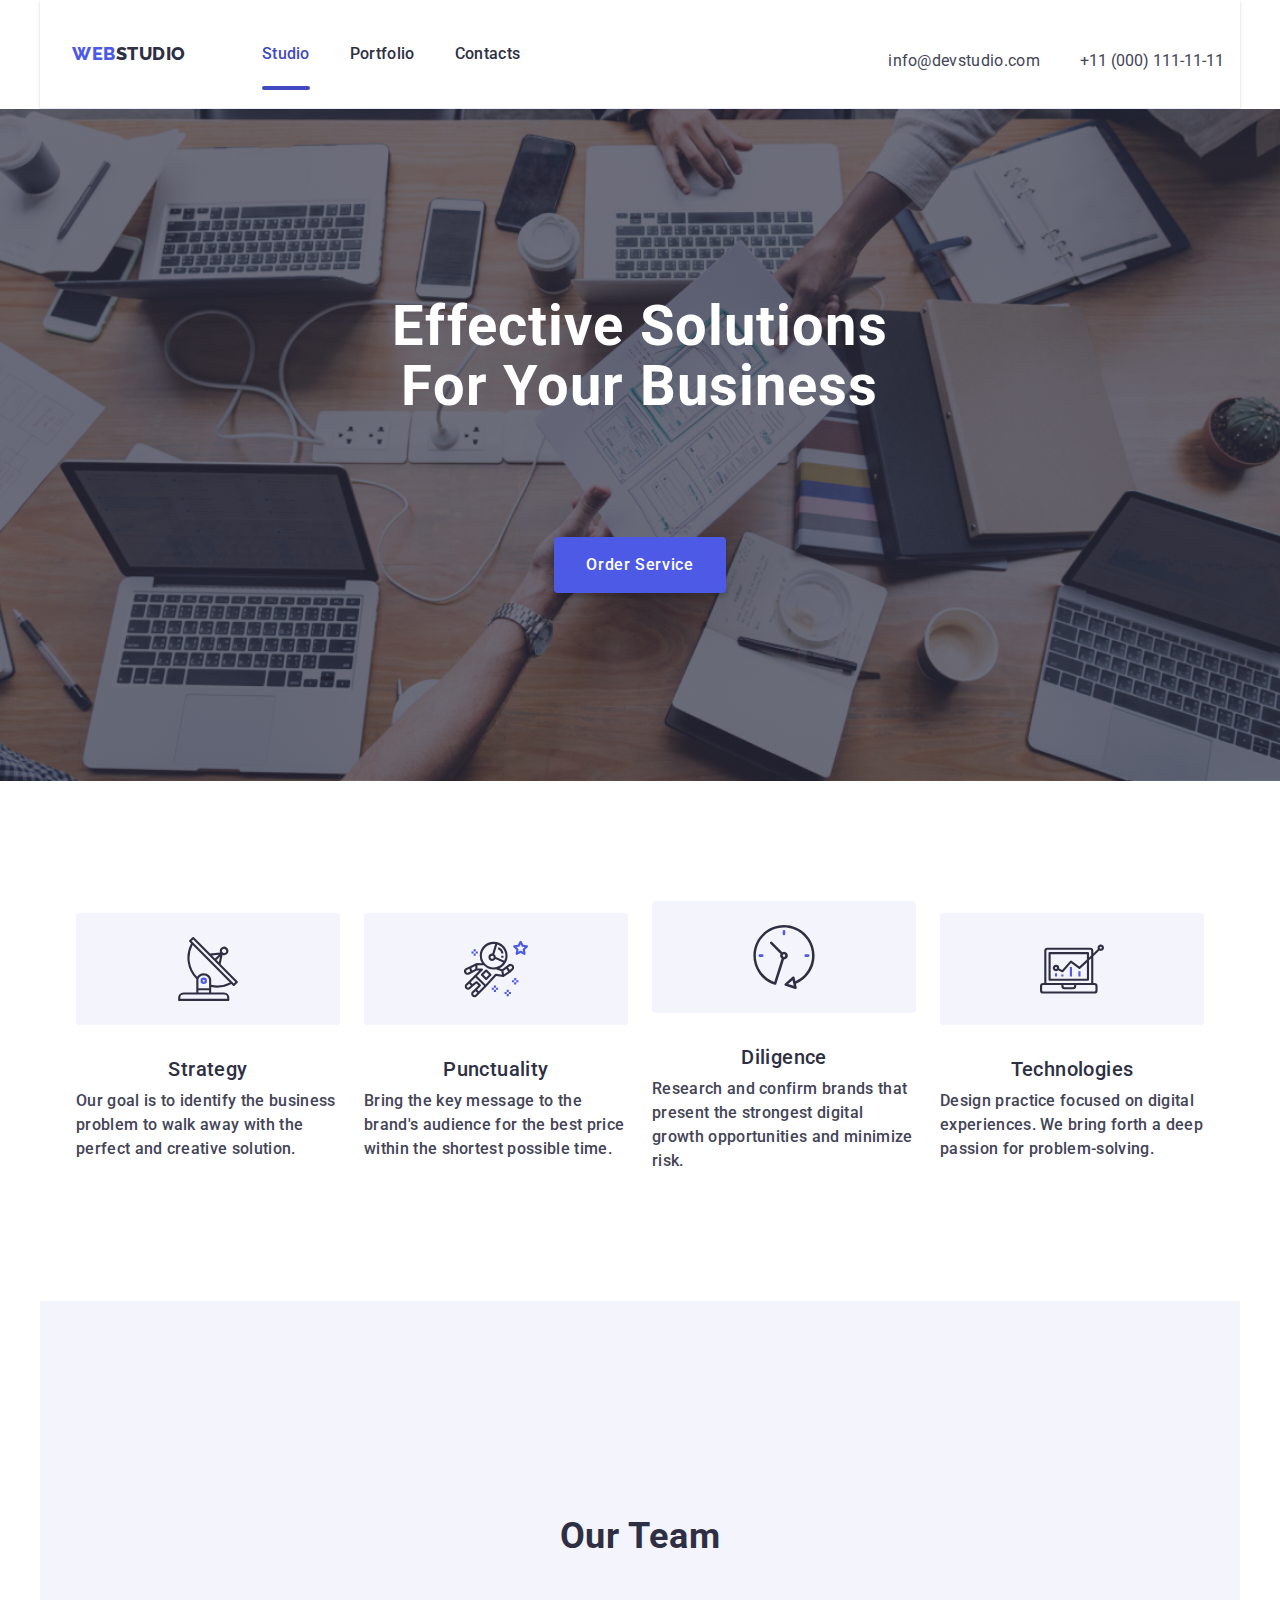
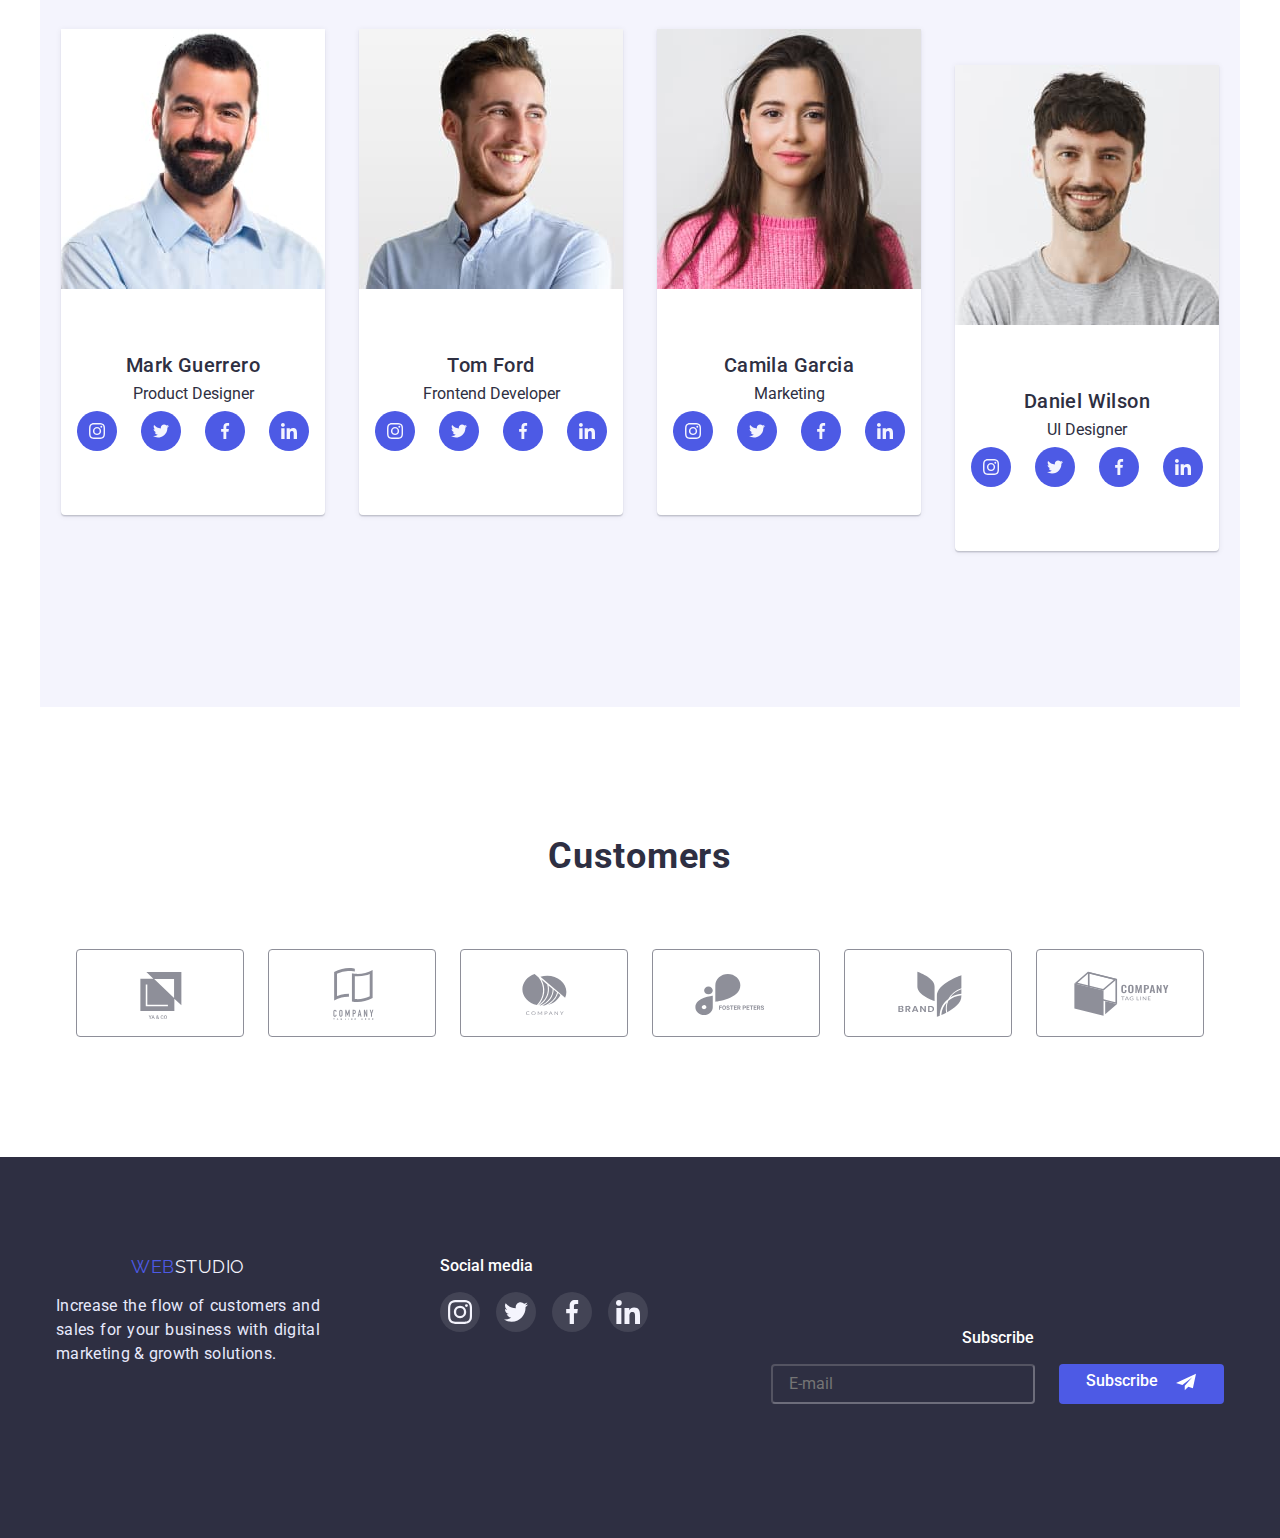
==== commit f8c37159: "index.html" ====
--- a/index.html
+++ b/index.html
@@ -22,11 +22,11 @@
 
   </head>
 
-  <body>
+  <body >
     
-    <header class="header">
-      <div class="container  div-header-container">
-        <nav class="header-navigation">
+    <header class="header container ">
+      <div class="  div-header-container">
+        <nav class=" header-navigation">
 
 
            
@@ -36,7 +36,7 @@
             >
   
           <div class="svg-menu">
-            <svg data-modal-open xmlns="http://www.w3.org/2000/svg" width="32" height="24" viewBox="0 0 24 24"><path fill="currentColor" d="M4 18h16c.55 0 1-.45 1-1s-.45-1-1-1H4c-.55 0-1 .45-1 1s.45 1 1 1zm0-5h16c.55 0 1-.45 1-1s-.45-1-1-1H4c-.55 0-1 .45-1 1s.45 1 1 1zM3 7c0 .55.45 1 1 1h16c.55 0 1-.45 1-1s-.45-1-1-1H4c-.55 0-1 .45-1 1z"/></svg>
+            <svg class="svg-burg-mob" data-modal-open xmlns="http://www.w3.org/2000/svg" width="32" height="24" viewBox="0 0 24 24"><path fill="currentColor" d="M4 18h16c.55 0 1-.45 1-1s-.45-1-1-1H4c-.55 0-1 .45-1 1s.45 1 1 1zm0-5h16c.55 0 1-.45 1-1s-.45-1-1-1H4c-.55 0-1 .45-1 1s.45 1 1 1zM3 7c0 .55.45 1 1 1h16c.55 0 1-.45 1-1s-.45-1-1-1H4c-.55 0-1 .45-1 1z"/></svg>
         </div>
         
       </div>
@@ -60,23 +60,24 @@
     <!--window-->
 
 
-  <div data-modal  class="mob-menu is-hidden" >
-   <div class="container-mob" >
-     <div>
-<button class="modal-bytton">
-            
-            <svg
-              data-modal-close
-              class="modal-close-icon"
-              width="8"
-              height="8"
-            >
-            <use class="use-close"
-            href="./images/icon.svg#modal-x"
-          ></use>
-            </svg>
-          </button>
-        <ul class="menu-container-list">
+  <div data-modal  class="container-modall mob-menu is-hidden" >
+   
+  <div class="mod-cloz-but">
+    
+            <button class="modal-bytton ">
+              <svg
+                data-modal-close
+                class="modal-close-icon"
+                width="8"
+                height="8"
+              >
+              <use class="use-close"
+              href="./images/icon.svg#modal-x"
+            ></use>
+              </svg>
+            </button>
+  </div>
+         <ul class="menu-container-list">
           <li class="menu-container-item link">
             <a class="menu-container-link" href="index.html">Studio</a>
           </li>
@@ -86,9 +87,9 @@
           <li class="menu-container-item link">
             <a class="menu-container-link" href="">Contacts</a>
           </li>
-        </ul>
-     </div>
-     <div>
+         </ul>
+     
+   
         <ul class="list adress-menu">
        
           <li>
@@ -106,7 +107,7 @@
         <ul class="social-list gap-al list">
           <li class="social-item">
             <a class="social-link link" href>
-              <svg class="bord-soc-icon" width="16" height="16">
+              <svg class="bord-soc-icon" width="24" height="24">
                 <use href="./images/icon.svg#icon-instagram1n"></use>
               </svg>
             </a>
@@ -114,27 +115,27 @@
 
           <li class="social-item">
             <a class="social-link link" href="">
-              <svg class="bord-soc-icon" width="16" height="16">
+              <svg class="bord-soc-icon" width="24" height="24">
                 <use href="./images/icon.svg#icon-twitter2n"></use>
               </svg>
             </a>
           </li>
           <li class="social-item">
             <a class="social-link link" href="">
-              <svg class="bord-soc-icon" width="16" height="16">
+              <svg class="bord-soc-icon" width="24" height="24">
                 <use href="./images/icon.svg#icon-facebook3n"></use>
               </svg>
             </a>
           </li>
           <li class="social-item">
             <a class="social-link link" href="">
-              <svg class="bord-soc-icon" width="16" height="16">
+              <svg class="bord-soc-icon" width="24" height="24">
                 <use href="./images/icon.svg#icon-linkedin4n"></use>
               </svg>
             </a>
           </li>
       </ul>
-   </div>
+  
  
         </nav>
         <!--address-->
@@ -159,7 +160,7 @@
     <main>
       <!--Section 1-->
       <section class="section">
-        <div class="container">
+        <div class="">
           <h1 class="hero">Effective Solutions For Your Business</h1>
           <button data-order-open type="button" class="button" type="button">
             Order Service
@@ -169,8 +170,8 @@
 
       <!--Section 2 -->
 
-      <section class="strategy">
-        <div class="container">
+      <section  class="strategy container">
+        <div class="">
           <h2 class="visually-hidden">benefit</h2>
           <ul class="list sectionone">
             <li class="li-one">
@@ -263,8 +264,8 @@
 
       <!--Section 4-->
 
-      <section class="team">
-        <div class="container">
+      <section class="team container">
+        <div class="tren">
           <h2 class="capital">Our Team</h2>
           <ul class="list gap-24 our-team">
             <li class="fon-imag">
@@ -446,8 +447,8 @@
           </ul>
         </div>
       </section>
-      <section class="test">
-        <div class="container">
+      <section class="container test">
+        <div class="">
           <h2 class="test-h2">Customers</h2>
           <ul class="test-list list">
             <li class="test-item">
--- a/css/mobile.css
+++ b/css/mobile.css
@@ -16,13 +16,24 @@
     
 }
 
-@media  screen and (max-width: 480px), (max-width: 779px) {
 
 .container {
-    max-width: 480px;
+    min-width: 320px;
+    max-width: 428px;
     padding-left: 16px;
     padding-right: 16px;
-    margin: 0px auto;
+    margin-left: auto;
+    margin-right: auto;
+    
+  }
+  .container-modall{
+    min-width: 320px;
+    max-width: 428px;
+    padding-left: 16px;
+    padding-right: 16px;
+    margin-left: auto;
+    margin-right: auto;
+    outline: 2px solid #404BBF;
   }
 /*---------text no point-----*/
 .link {
@@ -98,13 +109,7 @@
     
     /*   menu   */
 
-    .container-mob {
-        max-width: 346px;
-        padding-left: 16px;
-        padding-right: 16px;
-       
-
-    }
+
     .but-menu{
     padding: 16px 32px;
     }
@@ -527,8 +532,7 @@
         .foot-li {
             width: 40px;
             height: 40px;
-            justify-content: center;
-          
+            justify-content: center; 
         }
         .foot-a {
             width: 100%;
@@ -800,7 +804,7 @@
     }
 
     .modal-bytton{
-        position: absolute;
+      
         top: 24px;
         right: 24px;
         background-color: #E7E9FC;
@@ -820,9 +824,9 @@
         background-color: #404BBF;
         color: #FFFFFF;
       }
-
-      .sectionone{
-        padding: 0px;
+.mod-cloz-but{
+    display: flex;
+    flex-direction: row-reverse;
       }
 
       .subscribe-p{
@@ -1198,17 +1202,11 @@
     justify-content: space-between;
 }
 
-  .svg-menu{
-    
-    margin-left: 270px;
-  }
+ 
   .blank{
     margin-bottom: 48px;
   }
-  .svg-menu{
-    display: flex;
-
-  }
+ 
   .feature { 
     font-size: 20px;
     line-height: 1.2;
@@ -1223,12 +1221,7 @@
     justify-content: center;
     
     }
-  .our-team{
-    padding-left: 20%;
-  }
-  .fon-imag{
-    
-  }
+
   .button-portfolio:hover{
     color: #FCFCFC;
     background-color: #404BBF;
@@ -1243,7 +1236,7 @@
     padding: 0;
 }
 .feature-li{
-    width: 396px;
+   
     padding: 0;
 }
 .img-portf{
@@ -1271,4 +1264,124 @@
      .social-list{
     margin-top: 8px;
 }
+.button{
+    margin-bottom: 0px;
+}
+
+.mob-menu {
+    
+    padding-top: 40px;
+    padding-bottom: 40px
+}
+.mod-cloz-but{
+    margin-right: 40px;
+}
+.div-header-container{
+    display: flex;
+    align-items: center;
+}
+.mob-between{
+    display: flex;
+    align-items: center;
+    justify-content: space-between;
+}
+.svg-menu {
+    margin-right: auto;
+}
+.adress-menu {
+    margin-bottom: 48px;
+    padding: 0;
+    margin-top: 284px;
+    justify-content: start;
+}
+.menu-mail{
+    padding-left: 47px;
+}
+
+.social-list {
+    margin-top: 8px;
+    justify-content: start;
+    margin-left: 40px;
+}
+.our-team{
+    padding: 0;
+  
+}
+.fon-imag{
+    margin: 0 auto;
+}
+.social-list{
+    margin:0 auto;
+    justify-content: center;
+}
+.sectionone{
+    padding: 0;
+}
+.hero{
+    margin: 0;
+}
+.feature{
+    font-family: Roboto;
+    font-weight: 700;
+    font-size: 36px;
+}
+.feature-text{
+    font-family: Roboto;
+    font-weight: 500;
+    font-style: 16px;
+    letter-spacing: 2%;
+
+}
+.capital{
+    padding: 0;
+    margin-bottom: 72px;
+    padding-top: 96px;
+    margin-top: 0;
+}
+.footer {
+    padding-bottom: 96px;
+    padding-top: 96px;
+}
+.footer-logo {
+    padding-top: 0;
+    margin-bottom: 16px;
+}
+.footer-text{
+    font-family: Roboto;
+    font-weight: 400;
+    font-style: 16px;
+   margin: 0 auto;
+   margin-bottom: 72px;
+}
+.foot-soc-text{
+    font-family: Roboto;
+    font-weight: 500;
+    font-style: 16px;
+}
+.h2-subscribe{
+    font-family: Roboto;
+    font-weight: 500;
+    font-size: 16px;
+}
+.but-subscribe{
+    margin: 0 auto;
+    padding: 14px 29px;
+}
+.svg-menu{
+display: flex;
+margin-left: 80%;
+
+}
+.feature-port-n{
+    
+   text-align: justify;
+    font-family: Roboto;
+    font-weight: 500;
+    font-size: 20px;
+}
+.feature-text-port{
+    text-align: justify;
+    font-family: Roboto;
+    font-weight: 400;
+    font-size: 16px;
 }--- a/css/tablet.css
+++ b/css/tablet.css
@@ -20,6 +20,17 @@
 
 @media  screen and (min-width: 780px) {
 
+
+
+.container {
+    
+    max-width: 720px;
+    padding-left: 16px;
+    padding-right: 16px;
+    margin-left: auto;
+    margin-right: auto;
+   
+  }
 /* - mobil effect */
 root {
 --primary-text-color: #2E2F42;
@@ -56,9 +67,13 @@
 box-shadow: 0px 2px 1px rgba(46, 47, 66, 0.08), 0px 1px 1px rgba(46, 47, 66, 0.16), 0px 1px 6px rgba(46, 47, 66, 0.08);
 }
 .header-item{
+display: flex;
 transition-property: color;
 transition-duration: 250ms;
 transition-timing-function: linear;
+}
+.adress{
+    display: flex;
 }
 
 .header-item:is(:hover, :focus) {
@@ -940,12 +955,8 @@
 
 }
 
-
-
 .input-wrap {
 margin-top: 4px;
-
-
 }
 
 .modal-textarea-text {
@@ -1092,14 +1103,7 @@
   }
 
   
-  .container {
-    width: 100%;
-    max-width: 1158px;
-    padding-left: 15px;
-    padding-right: 15px;
-    margin: 0 auto;
-    
-    }
+
     .adress-flex{display: block;}
 
     .header-mail {
@@ -1140,4 +1144,47 @@
     .social-list{
     margin-top: 8px;
 }
+.feature-li{
+    height: auto;
+}
+.feature-port-n{
+    
+    text-align: justify;
+     font-family: Roboto;
+     font-weight: 500;
+     font-size: 20px;
+ }
+ .feature-text-port{
+    text-align: left;
+     text-align: justify;
+     font-family: Roboto;
+     font-weight: 400;
+     font-size: 16px;
+}
+.sec-portfo{
+    padding-top: 48px;
+}
+.input-subscribe{
+    margin-bottom: 0;
+}
+.foot-soc-text{
+    text-align: left;
+}
+.social-div{
+    margin-left: 24px;
+}
+.ul-but-portfolio{
+    padding: 0;
+}
+
+.blank {
+    display: flex;
+    flex-wrap: wrap;
+    justify-content: space-between;
+  }
+  
+  .feature-li {
+    flex-basis: 48%; /* Adjust this value to control the width of each column */
+    margin-bottom: 20px; /* Add margin between items */
+  }
 }--- a/css/desctop.css
+++ b/css/desctop.css
@@ -17,1061 +17,1033 @@
 
     @media   screen and (min-width: 1200px){
    
-/* - mobil effect */
-root {
-    --primary-text-color: #2E2F42;
-    --background-color: #FFFFFF;
-    --primary-bg-color: #FFFFFF;
-    --l-gra: linear-gradient(rgba(46, 47, 66, 0.7)); 
-}
-/*---------fonts------*/
+        :root {
+            --primary-text-color: #2E2F42;
+            --background-color: #FFFFFF;
+            --primary-bg-color: #FFFFFF;
+            --l-gra: linear-gradient(rgba(46, 47, 66, 0.7)); 
+        }
+        /*---------fonts------*/
+        
+            body {
+                font-family: 'Roboto', sans-serif;
+                font-size: 16px;
+                color: var(--primary-text-color);
+                background-color: var(--primary-bg-color);
+                
+        }
+        /*---------text no point-----*/
+        .link {
+            text-decoration: none; 
+            display: block;
+         }
+         .header-navigation {
+            display: flex;
+            justify-content: center;
+            align-items: center;
+         }
+         .list {
+             list-style: none;
+         }
+        /*-----------header------------*/
+        .header {
+            background-color: #FFFFFF;
+            border-bottom: 1px solid #E7E9FC;
+            box-shadow: 0px 2px 1px rgba(46, 47, 66, 0.08), 0px 1px 1px rgba(46, 47, 66, 0.16), 0px 1px 6px rgba(46, 47, 66, 0.08);
+        }
+        .header-item{
+        transition-property: color;
+        transition-duration: 250ms;
+        transition-timing-function: linear;
+        }
+         
+        .header-item:is(:hover, :focus) {
+            color: #404BBF;
+        }
+        .header-link:current {
+            color: #404BBF;
+        }
+        
+        .header-link {
+        font-weight: 500;
+        font-size: 16px;
+        line-height: 1.5;
+        letter-spacing: 0.02em;
+        position: relative;
+        padding-top: 24px;
+        padding-bottom: 24px;
+        }
+        
+        
+        
+        .header-link.carent {
+            color:#404BBF ;
+          }
+        .carent::after {
+            content: '';
+            display: block;
+            width: 100%;
+            height: 4px;
+            background-color: #404BBF;
+            border-radius: 2px;
+           position: absolute;
+           left: 0;
+           bottom: 0;
+          transition: transform 250ms;
+        
+        }
+        
+        .carent:hover::after {
+            transform: scaleX(1);
+            opacity: 1;
+        }
+        /*
+        .test-icon{
+            transition-property: background-color, fill;
+            transition-duration: 300ms;
+            transition-timing-function: linear;
+            }
+         
+            .test-icon :is(:hover, :focus) {
+                background-color: #404BBF;
+                fill:  #404BBF;;
+            }
+        
+            */
+        
+        .header-mail { 
+        font-size: 16px;
+        line-height: 1.5;
+        letter-spacing: 0.02em;
+        transition-property: color;
+        transition-duration: 250ms;
+        transition-timing-function: linear;
+        
+        }
+        
+        .header-mail:is(:hover, :focus) {
+            color: #404BBF;
+        }
+        .header-tel {
+        font-size: 16px;
+        line-height: 1.5;
+        padding-top: 25px;
+        padding-bottom: 25px;
+        transition-property: color;
+        transition-duration: 250ms;
+        transition-timing-function: linear;
+        }
+        
+        .header-tel:is(:hover, :focus) {
+            color: #404BBF;
+        }
+        
+        /*------------hero-----------*/
+        .hero {
+        font-size: 56px;
+        line-height: 1.07;
+        letter-spacing: 0.02em;
+        font-weight: 700;
+        font-size: 56px;
+        line-height: 1.07;
+        align-items: center;
+        letter-spacing: 0.02em;
+        color: #FFFFFF;
+        width: 496px;
+        margin-left: auto;
+        margin-right: auto;
+        }
+        
+        .button {
+            cursor: pointer;
+            font-size: 16px;
+            line-height: 1.5;
+            letter-spacing: 0.04em;
+            color: #FFFFFF;
+            font-weight: 500;
+            text-align: center;
+                padding-top: 180px;
+                padding-bottom: 180px;
+                background-repeat: no-repeat;
+                background-position: center;
+               box-shadow: 0px 4px 4px rgba(0, 0, 0, 0.15);
+        border-radius: 4px;
+        }   
+        
+        .button {
+        font-family: inherit;
+        background: #4D5AE5;
+        font-family: 'Roboto';
+        font-size: 16px;
+        line-height: 1.5;
+        min-width: 169px;
+        border: none;
+        border-radius: 4px;
+        padding: 16px 32px;
+        transition-property: background-color, fill;
+        transition-duration: 250ms;
+        transition-timing-function: linear;
+        }
+        
+        .button:is(:hover, :focus) {
+        
+            background-color: #404BBF;
+            color: #FFFFFF;
+        }
+        .button:active {
+            background-color: #404BBF;
+        }
+        .feature { 
+        font-size: 20px;
+        line-height: 1.2;
+        letter-spacing: 0.02em;
+        color: #2E2F42;
+        font-weight: 500;
+        margin-bottom: 8px;
+        align-items: center;
+        
+        
+        }
+        .feature-text {
+        font-size: 16px;
+        line-height: 1.5;
+        letter-spacing: 0.02em;
+        color: #434455
+        ;
+        
+        align-content: center;
+        margin-bottom: 8px;
+        }
+        
+        .capital {
+        font-size: 36px;
+        line-height: 1.11;
+        letter-spacing: 0.02em;
+        text-align: center;
+        margin-bottom: 72px;
+        }
+        
+        
+        /*-------ourteam------*/
+        .team {
+            background-color: #F4F4FD;
+            padding-top: 120px;
+            padding-bottom: 120px;
+           
+         
+        }
+        
+        /*--------button-portfolio------*/
+        
+        .button-portfolio {
+            cursor: pointer;
+        }
+        
+        .button-portfolio {
+            font-family: 'Roboto';
+        font-size: 16px;
+        line-height: 1.5;
+        letter-spacing: 0.04em;
+        font-family: inherit; 
+            background-color: #F4F4FD;
+            color: #4D5AE5;
+            font-weight: 500;
+            padding: 12px 24px;
+            border: 1px solid #E7E9FC;
+            border-radius: 4px;
+           transition-property: background,color, border-color, background-color, box-shadow,  border-radius;
+           transition-duration: 300ms;
+        
+        }
+        
+        .spisoc {
+        margin-bottom: 72px;
+        }
+        
+        .button-portfolio:hover {
+         
+            background: #404BBF;
+            color: #FFFFFF
+            ;
+            border-color: transparent;
+            border-radius: 4px;
+            box-shadow: 0px 3px 1px rgba(0, 0, 0, 0.1), 0px 2px 1px rgba(0, 0, 0, 0.08), 0px 2px 2px rgba(0, 0, 0, 0.12);
+        }
+        .button-portfolio:focus {
+                 background-color: #404BBF;
+                 color: #FFFFFF ;
+                border: 1px solid #E7E9FC;
+                border-radius: 4px;
+                box-shadow: 0px 3px 1px rgba(0, 0, 0, 0.1), 0px 2px 1px rgba(0, 0, 0, 0.08), 0px 2px 2px rgba(0, 0, 0, 0.12);
+        }
+        
+        .fon-imag {
+            background-color: #FFFFFF;
+            width: 264px;
+        
+            box-shadow: 0px 1px 6px rgba(46, 47, 66, 0.08), 0px 1px 1px rgba(46, 47, 66, 0.16), 0px 2px 1px rgba(46, 47, 66, 0.08);
+            border-radius: 0px 0px 4px 4px;
+        }
+        .logo-web {
+        color: #4D5AE5; 
+        font-family: 'Raleway';
+        font-weight: 800;
+        font-size: 18px;
+        line-height: 1.33;
+        letter-spacing: 0.03em;
+        text-transform: uppercase
+        }
+        .doing{
+            padding-bottom: 120px;
+        }
+        .header-logo {
+            font-family: 'Raleway', sans-serif;
+        font-weight: 800;
+        font-size: 18px;
+        line-height: 1.33; 
+        letter-spacing: 0.03em;
+        text-transform: uppercase;
+        color: #2E2F42;
+        }
+        
+        
+        .visually-hidden {
+            position: absolute;
+            white-space: nowrap;
+            width: 1px;
+            height: 1px;
+            overflow: hidden;
+            border: 0;
+            padding: 0;
+            clip: rect(0 0 0 0);
+            clip-path: inset(50%);
+            margin: -1px;
+            }
+        .footer-logo {
+        font-family: 'Raleway', sans-serif;
+        font-size: 18px;
+        line-height: 1.16;
+        letter-spacing: 0.03em;
+        color: #F4F4FD;
+        text-transform: uppercase;
+        }
+        .foot-web {
+        color: #4D5AE5;
+        }
+        .footer {
+        background-color: #2E2F42;
+        padding: 100px 0;
+        }
+        .fot-wi {
+        width: 264px;
+        height: 110px;
+        left: 156px;
+        top: 2380px;
+        }
+        .footer-text
+        {
+        font-size: 16px;
+        line-height: 1.5;
+        letter-spacing: 0.02em;
+        color: #E7E9FC;
+        margin-top: 16px;
+        width: 264px;
+        }
+        .header-link {
+            color: #2E2F42;
+        }
+        .header-link:hover {
+        color: #404BBF;
+        }
+        .header-link:focus {
+        color: #404BBF;
+        }
+         .header-mail {
+            color: #434455
+            ;
+            padding-top: 24px;
+            padding-bottom: 24px;
+            display: block;
+         }
+         .header-tel {
+            color: #434455
+            ;
+         }
+        
+         .hero {
+            color: #FFFFFF
+            ;
+            margin-bottom: 48px;
+         }
+         .section {
+          max-width: 1440px;
+          margin-left: auto;
+          margin-right: auto;
+            flex-grow: 1;
+           padding: 188px 0;
+           text-align: center;
+           background-image:linear-gradient(rgba(46, 47, 66, 0.7),
+           rgba(46, 47, 66, 0.7)),
+            url(../images/front/homedesctop.jpg);
+           background-repeat: no-repeat;
+           background-position: center;
+           background-size: cover;
+        }
+        
+         .adress {
+            font-style: normal;
+            margin-left: auto;
+         }
+        
+         .feature-li {
+            background-color: #FFFFFF;
+            box-shadow: 2px solid #404BBF;
+           }
+         .feature-li:hover{
+             box-shadow: 1px 0px 2px rgba(46, 47, 66, 0.08);
+             border-radius: 1px ;
+             box-shadow: 0px, 1px
+             rgba(46, 47, 66, 0.16);
+         }
+         .all {
+            text-decoration: none;
+         }
+        .cover-war {
+            position: relative;
+            overflow: hidden;
+        }
+        
+         .cover-text {
+            position: absolute;
+            top: 0;
+            padding: 40px;
+            line-height: 1.5;
+            font-size: 16px;
+            font-weight: 400;
+            color: #FFFFFF;
+            background-color: #4D5AE5;
+            height: 100%;
+            transform: translateY(100%);
+            transition: 300ms linear;
+        }
+        
+        .feature-li:hover  .cover-text {
+             transform: translateY(0%);
+        }
+         .header-navigation {
+            display: flex;
+            align-items: center;
+            margin-right: auto;
+             }
+        
+         .header-list {
+            display: flex; 
+            gap: 40px;
+            display: block;
+         }
+         .adress-flex {
+            display: flex;
+            display: block; 
+            gap: 40px;
+         }
+         .container {
+            width: 100%;
+            max-width: 1158px;
+            padding-left: 15px;
+            padding-right: 15px;
+            margin: 0 auto;
+          
+         }
+        
+         .div-header-container {
+            display: flex;
+            align-items: center;
+         }
+        
+         .header-logo {
+            margin-right: 76px;
+            padding-top: 24px;
+            padding-bottom: 24px;
+            display: block;
+         }
+        
+         .sectionone {
+            display: flex;
+            gap: 24px;
+         }
+        
+         .list {
+            display: flex;
+         }
+         .gap-24 {
+            gap: 24px;
+         }
+         .our-team {
+            align-items: center;
+         }
+        .footer-logo{
+            padding-top: 0px;
+            padding-bottom: 0;
+        }
+        
+        .but-portfolio {
+            gap: 24px;
+            justify-content: center; 
+        }
+        .blank {
+            flex-wrap: wrap;
+            gap: 48px 24px;
+            margin: 0;
+            padding: 0;
+        }
+        * {
+            margin: 0;
+            padding: 0;
+        }
+        .li-one {
+            width: 264px;
+        }
+        .strategy {
+            padding-top: 120px;
+            padding-bottom: 120px;
+        }
+        
+        .team-div {
+            padding-top: 32px;
+            padding-bottom: 32px;
+            padding-left: 16px;
+            padding-right: 16px;
+            text-align: center;
+        }
+        
+        .cardss {
+            padding-top: 32px;
+            padding-bottom: 32px;
+            padding-left: 16px;
+            padding-right: 16px;
+        border: 1px solid #E7E9FC;
+        border-top: none;
+        }
+        
+        .li-fotosi {
+            width: 360px;
+           
+        }
+        
+        .sec-portfo {
+            padding-top: 96px;
+            padding-bottom: 120px;
+        }
+        img {
+            display: block;
+            max-width: 100%;
+            height: auto;
+            }
+            .social-list {
+                display: flex;
+                justify-content: center;   
+            } 
+            .gap-al {
+                gap: 24px;
+            }
+            .list {
+            }
+            .social-item {
+                width: 40px;
+                height: 40px;    
+            } 
+            /*       ZADACHA */
+            .social-link {
+                width: 100%;
+                height: 100%;
+                border-radius: 50%;
+                display: flex;
+                justify-content: center;
+                align-items: center;
+                border-radius: 50%;
+                background-color: #4D5AE5;
+                transform: background-color;
+                transition: 300ms linear;
+            }
+           
+            .social-link:is(:hover, :focus) {
+                background-color: #404BBF;
+            }
+            /*
+            .foot-a{
+                transform: background-color;
+                transition: 250ms linear;
+        
+            }
+        
+            .foot-a:is(:hover, :focus) {
+                background-color: #31D0AA;
+            
+        */
+            /* TEST */
+            .test-h2{
+                justify-content: center;
+               
+                display: flex;
+                margin-bottom: 72px;
+                font-family: 'Roboto';
+        font-style: normal;
+        font-size: 36px;
+        line-height: 1.11;
+        letter-spacing: 0.02em;
+            }
+        .test {
+            padding-top: 130px;
+            padding-bottom: 120px;
+           
+        }
+            .test-list {
+                display: flex;
+                gap: 24px;
+            }
+            .test-item {
+                width: 168px;
+                height: 88px;
+            }
+            .test-link {
+                width: 100%;
+                height: 100%;
+                border: 1px solid #8E8F99;
+                border-radius: 4px;
+                display: flex;
+                align-items: center;
+                justify-content: center;
+            }
+        
+        .test-link:is(:hover, :focus) {
+        border-color: #404BBF;
+            }
+        .test-link:hover .test-icon{
+            fill:  #404BBF;
+        }
+        .test-icon:is(:hover, :focus) {
+            fill: #404BBF;
+        }
+            .test-icon {
+                fill: #8E8F99;
+            }
+            .social-div {
+                margin-left: 120px;  
+            }
+        .div-footer {
+            display: flex;
+        }
+            .foot-soc-text {
+                color: #FFFFFF;    
+            }
+            .foot-ul {
+                display: flex;
+                gap: 16px;
+                margin-top: 16px;
+                list-style: none;
+                
+            }
+            .foot-li {
+                width: 40px;
+                height: 40px;
+        
+             
+                justify-content: center;
+                
+            }
+            .foot-a {
+                width: 100%;
+                height: 100%;
+                border-radius: 50%;
+                display: flex;
+                justify-content: center;
+                align-items: center;
+                border-radius: 50%;
+                background-color:rgba(255, 255, 255, 0.1);
+            }
+          
+            .strat-fon {
+                width: 264px;
+                height: 112px;
+                background-color:#F4F4FD;
+                display: flex;
+                justify-content: center;
+                align-items: center;
+                border-radius: 4px;
+            margin-bottom: 8px;
+        
+            }
+        .foot-a{
+                transform: background-color;
+                transition: 250ms linear;
+            }
+        
+            .foot-a:is(:hover, :focus) {
+                background-color: #31D0AA;
+            }
+            .test-icon{
+            transition-property: background-color, fill;
+            transition-duration: 300ms;
+            transition-timing-function: linear;
+            }
+            .test-icon :is(:hover, :focus) {
+                background-color: #404BBF;
+                fill:  #404BBF;;
+            }
+            .all:is(:hover, :focus) {
+                box-shadow: 0px 1px 6px rgba(46, 47, 66, 0.08);   
+            }
+            .backdrob {
+                position: fixed;
+                top: 0;
+                width: 100%;
+                height: 100%;
+                background-color: rgba(46, 47, 66, 0.4);
+            }
+        
+            .backdrob.is-hidden {
+            opacity: 0;
+            visibility: hidden;
+            pointer-events: none;
+        }
+        
+        /* modal */
+        
+        .modal-close-icon{
+        position: absolute; 
+          
+        }
+        .use-close{
+           
+           fill: #070707;
+        }
+        .use-close:hover{
+           fill: #fafafa;
+           
+        }
+        .modal-bytton:hover .use-close{
+            fill:  #f3f3f9;
+        }
+        .modal-bytton{
+            cursor: pointer;
+            position: absolute;
+            top: 24px;
+            right: 24px;
+            background-color: #E7E9FC;
+            border: 1px solid rgba(0, 0, 0, 0.1);
+            width: 24px;
+            height: 24px;
+            border-radius: 50%;
+            justify-content: center;
+            align-items: center;
+            display: flex;
+            padding: 0;
+            
+            transition-duration: 350ms;
+            transition-timing-function: linear;
+          }
+          .modal-bytton:hover,
+         .modal-bytton:focus{
+            background-color: #404BBF;
+            color: #FFFFFF;
+          }
+        .but-modal-close{
+            position: absolute;
+            cursor: pointer;
+            width: 24px;
+            height: 24px;
+            border-radius: 13px;
+        }
+         .modal {
+                width: 408px;
+                background-color: #FCFCFC;
+                border: 5px;
+                position: absolute;
+                top: 50%;
+                left: 50%;
+                transform: translate(-50%, -50%) scale(1);
+                padding: 72px 24px 24px;
+                transition: transform 0.9s ease; /* Добавляем transition для transform */
+        
+                    
+            }
+        
+            .backdrob{
+                left: 0;
+                transition-property: opacity, visibility;;
+                transition-duration: 350ms;
+                transition-timing-function: linear;
+            }
+        
+        .backdrob{
+            visibility: visible;
+            opacity: 1;
+        }
+          
+        .modal-button {
+                cursor: pointer;
+                width: 24px;
+                height: 24px;
+                border: 1px solid rgba(0, 0, 0, 0.1);
+                background-color: #E7E9FC;
+                border-radius: 50%;
+                display: flex;
+                justify-content: center;
+                align-items: center;
+                margin-left: auto;
+                padding: 0;
+            } 
+            
+        
+        .container-madal{
+                padding-left: 25px;
+              padding-right: 25px;
+          }
+          .modal-button {
+              width: 24px;
+              height: 24px;
+              border: 1px solid rgba(0, 0, 0, 0.1);
+              background-color: #E7E9FC;
+              border-radius: 50%;
+              display: flex;
+              justify-content: center;
+              align-items: center;
+              margin-left: auto;
+              padding: 0;
+              margin-top: 24px;
+          } 
+          /*  new */
+        .order-input{
+          padding-left: 50px;
+            height: 25px;
+          width: 100%;
+         border-color:  rgba(33, 33, 33, 0.2);
+          border-radius: 4px;
+          color: #FCFCFC;
+        
+          transition-duration: 300ms;
+          transition-timing-function: linear;
+          outline: none;
+        }
+        
+        .order-input:focus{
+            border-color: #4D5AE5;
+            
+        }
+        .order-input:focus+.modal-icon{fill: #4D5AE5;}
+        
+        .order-input-send {
+          background-color: #FCFCFC;
+          padding-top: 8px;
+          padding-left: 16px;
+          resize: none;
+          margin-top: 4px;
+          width: 360px;
+         height: 120px;
+          width: 100%;
+          border-color: rgba(33, 33, 33, 0.2);
+          border-radius: 4px;
+        }
+        
+        .modal-icon{
+          position: absolute; 
+         left: 20px;
+        
+         transition-duration: 300ms;
+         transition-timing-function: linear;
+         
+         
+        }
+        .label-name{
+            margin-bottom: 8px;
+            display: block;
+            transition-duration: 300ms;
+            transition-timing-function: linear;
+        }
+        .span-name{
+            
+            color: #8E8F99;
+            margin-top: 4px;
+            font-size: 12px;
+            font-family: Roboto;
+            line-height: 114%;  
+        }
+        
+        .visuallyhidden {
+            border: 0;
+            clip: rect(0 0 0 0);
+            clip-path: inset(50%);
+            height: 1px;
+            margin: -1px;
+            overflow: hidden;
+            padding: 0;
+            position: absolute;
+            width: 1px;
+            white-space: nowrap; /* 1 */
+        }
+        
+        .accept-lab{
+         color: #757575 ;
+         font-size: 12px;
+         display: flex;
+         gap: 8px;
+         
+        }
+        .accepy-span {
+            margin-left: 8px;
+            border-radius: 0px
+            var(--background-color);
+        }
+        .accept-lab::before{
+            content: '';
+            width: 16px;
+            height: 16px;
+            border-radius: 2px;
+            border: 1px solid 
+            #2E2F42;
+            display: block; 
+            margin-bottom: 5px;
+            
+        }
+        
+        .modal-check:checked + .accept-lab::before{
+            background-color: #4D5AE5;
+            border: none ;
+            background-image: url(../Vector-galochka.svg);
+            background-repeat: no-repeat;
+            background-position: center;
+        }
+        
+        .modal-h{
+          font-weight:500 ;  
+          font-size: 16px;
+          line-height: 1.5;
+          text-align: center;
+          margin-bottom: 16px;
+        }
+        .a-policy {
+            color: #4D5AE5
+            ;
+        }
+        .send {
+            
+            font-family: inherit;
+            background: #4D5AE5;
+            font-family: 'Roboto';
+            font-size: 16px;
+            line-height: 1.5;
+            min-width: 169px;
+            border: none;
+            border-radius: 4px;
+            padding: 16px 32px;
+            color: #FFFFFF;
+            box-shadow: 0 4px 4px rgba(0, 0, 0, 0.15);
+            margin-top: 24px;
+            cursor: pointer;
+            font-weight: 500;
+            margin-left: 25%;
+           
+        }
+        
+        
+        
+        .input-wrap {
+            margin-top: 4px;
+            
+            
+        }
+        
+        .modal-textarea-text {
+            font-size: 12px;
+            color: #8e9991
+            ;
+        }
+        
+        .order-input-send{
+            font-size: 12px;
+        }
+        .modal-icon {
+            margin-top: 13px;
+            margin-left: 16px; 
+        }
+        .order-input {
+            height: 40px;
+        
+        }
+        .div-textarea {
+            margin-bottom: 16px;
+        }
+        
+        /* Subscribe */
+        .div-sub{
+            margin-left: auto;
+        }
+        .h2-subscribe {
+            color: #FFFFFF;
+        
+            font-size: 16px;
+           
+            margin-bottom: 16px;
+        }  
+        .onlin-subsc {
+            display: flex;
+        }
+        .input-subscribe {
+            width: 264px;
+            height: 40px;
+            color: rgba(255, 255, 255, 0.3);
+            background-color: #2E2F42;
+            border-radius: 4px ;
+            border-color: rgba(255, 255, 255, 0.3) ;
+            padding-left: 16px;
+            
+        }
+        .but-subscribe{
+            border: none;
+            
+            cursor: pointer;
+            background-color: #4D5AE5;
+            width: 165px;
+            height: 40px;
+            padding: 8px ;
+            margin-left: 24px;
+            border-radius: 4px;
+            display: flex;
+            gap: 16px;
+            color: #FFFFFF;
+            border: none;
+            font-style: Button Text;
+            font-style: Regular;
+            font-weight: 500;
+        }
+        
+        .svg-subscribe{
+            position: absolute;
+           
+        }
+        
+        .use-svg-modal{
+            width: 12px;
+            height: 12px;
+        }
+        .modal-icon{
+           width: 12px; 
+           height: 12px;
+        }
+      
+        
 
-    body {
-        font-family: 'Roboto', sans-serif;
-        font-size: 16px;
-        color: var(--primary-text-color);
-        background-color: var(--primary-bg-color);
-        
-}
-/*---------text no point-----*/
-.link {
-    text-decoration: none; 
-    display: block;
- }
- .header-navigation {
-    display: flex;
-    justify-content: center;
-    align-items: center;
- }
- .list {
-     list-style: none;
- }
-/*-----------header------------*/
-.header {
-    background-color: #FFFFFF;
-    border-bottom: 1px solid #E7E9FC;
-    box-shadow: 0px 2px 1px rgba(46, 47, 66, 0.08), 0px 1px 1px rgba(46, 47, 66, 0.16), 0px 1px 6px rgba(46, 47, 66, 0.08);
-}
-.header-item{
-transition-property: color;
-transition-duration: 250ms;
-transition-timing-function: linear;
-}
- 
-.header-item:is(:hover, :focus) {
-    color: #404BBF;
-}
-.header-link:current {
-    color: #404BBF;
-}
-
-.header-link {
-font-weight: 500;
-font-size: 16px;
-line-height: 1.5;
-letter-spacing: 0.02em;
-position: relative;
-padding-top: 24px;
-padding-bottom: 24px;
-}
-
-
-
-.header-link.carent {
-    color:#404BBF ;
-  }
-.carent::after {
-    content: '';
-    display: block;
-    width: 100%;
-    height: 4px;
-    background-color: #404BBF;
-    border-radius: 2px;
-   position: absolute;
-   left: 0;
-   bottom: 0;
-  transition: transform 250ms;
-
-}
-
-.carent:hover::after {
-    transform: scaleX(1);
-    opacity: 1;
-}
-/*
-.test-icon{
-    transition-property: background-color, fill;
-    transition-duration: 300ms;
-    transition-timing-function: linear;
-    }
- 
-    .test-icon :is(:hover, :focus) {
-        background-color: #404BBF;
-        fill:  #404BBF;;
-    }
-
-    */
-
-.header-mail { 
-font-size: 16px;
-line-height: 1.5;
-letter-spacing: 0.02em;
-transition-property: color;
-transition-duration: 250ms;
-transition-timing-function: linear;
-
-}
-
-.header-mail:is(:hover, :focus) {
-    color: #404BBF;
-}
-.header-tel {
-font-size: 16px;
-line-height: 1.5;
-padding-top: 25px;
-padding-bottom: 25px;
-transition-property: color;
-transition-duration: 250ms;
-transition-timing-function: linear;
-}
-
-.header-tel:is(:hover, :focus) {
-    color: #404BBF;
-}
-
-/*------------hero-----------*/
-.hero {
-font-size: 56px;
-line-height: 1.07;
-letter-spacing: 0.02em;
-font-weight: 700;
-font-size: 56px;
-line-height: 1.07;
-align-items: center;
-letter-spacing: 0.02em;
-color: #FFFFFF;
-width: 496px;
-margin-left: auto;
-margin-right: auto;
-}
-
-.button {
-    cursor: pointer;
-    font-size: 16px;
-    line-height: 1.5;
-    letter-spacing: 0.04em;
-    color: #FFFFFF;
-    font-weight: 500;
-    text-align: center;
-        padding-top: 180px;
-        padding-bottom: 180px;
-        background-repeat: no-repeat;
-        background-position: center;
-       box-shadow: 0px 4px 4px rgba(0, 0, 0, 0.15);
-border-radius: 4px;
-}   
-
-.button {
-font-family: inherit;
-background: #4D5AE5;
-font-family: 'Roboto';
-font-size: 16px;
-line-height: 1.5;
-min-width: 169px;
-border: none;
-border-radius: 4px;
-padding: 16px 32px;
-transition-property: background-color, fill;
-transition-duration: 250ms;
-transition-timing-function: linear;
-}
-
-.button:is(:hover, :focus) {
-
-    background-color: #404BBF;
-    color: #FFFFFF;
-}
-.button:active {
-    background-color: #404BBF;
-}
-.feature { 
-font-size: 20px;
-line-height: 1.2;
-letter-spacing: 0.02em;
-color: #2E2F42;
-font-weight: 500;
-margin-bottom: 8px;
-align-items: center;
-
-
-}
-.feature-text {
-font-size: 16px;
-line-height: 1.5;
-letter-spacing: 0.02em;
-color: #434455
-;
-
-align-content: center;
-margin-bottom: 8px;
-}
-
-.capital {
-font-size: 36px;
-line-height: 1.11;
-letter-spacing: 0.02em;
-text-align: center;
-margin-bottom: 72px;
-}
-
-
-/*-------ourteam------*/
-.team {
-    background-color: #F4F4FD;
-    padding-top: 120px;
-    padding-bottom: 120px;
-   
- 
-}
-
-/*--------button-portfolio------*/
-
-.button-portfolio {
-    cursor: pointer;
-}
-
-.button-portfolio {
-    font-family: 'Roboto';
-font-size: 16px;
-line-height: 1.5;
-letter-spacing: 0.04em;
-font-family: inherit; 
-    background-color: #F4F4FD;
-    color: #4D5AE5;
-    font-weight: 500;
-    padding: 12px 24px;
-    border: 1px solid #E7E9FC;
-    border-radius: 4px;
-   transition-property: background,color, border-color, background-color, box-shadow,  border-radius;
-   transition-duration: 300ms;
-
-}
-
-.spisoc {
-margin-bottom: 72px;
-}
-
-.button-portfolio:hover {
- 
-    background: #404BBF;
-    color: #FFFFFF
-    ;
-    border-color: transparent;
-    border-radius: 4px;
-    box-shadow: 0px 3px 1px rgba(0, 0, 0, 0.1), 0px 2px 1px rgba(0, 0, 0, 0.08), 0px 2px 2px rgba(0, 0, 0, 0.12);
-}
-.button-portfolio:focus {
-         background-color: #404BBF;
-         color: #FFFFFF ;
-        border: 1px solid #E7E9FC;
-        border-radius: 4px;
-        box-shadow: 0px 3px 1px rgba(0, 0, 0, 0.1), 0px 2px 1px rgba(0, 0, 0, 0.08), 0px 2px 2px rgba(0, 0, 0, 0.12);
-}
-
-.fon-imag {
-    background-color: #FFFFFF;
-    width: 264px;
-
-    box-shadow: 0px 1px 6px rgba(46, 47, 66, 0.08), 0px 1px 1px rgba(46, 47, 66, 0.16), 0px 2px 1px rgba(46, 47, 66, 0.08);
-    border-radius: 0px 0px 4px 4px;
-}
-.logo-web {
-color: #4D5AE5; 
-font-family: 'Raleway';
-font-weight: 800;
-font-size: 18px;
-line-height: 1.33;
-letter-spacing: 0.03em;
-text-transform: uppercase
-}
-.doing{
-    padding-bottom: 120px;
-}
-.header-logo {
-    font-family: 'Raleway', sans-serif;
-font-weight: 800;
-font-size: 18px;
-line-height: 1.33; 
-letter-spacing: 0.03em;
-text-transform: uppercase;
-color: #2E2F42;
-}
-.visually-hidden {
-    position: absolute;
-    white-space: nowrap;
-    width: 1px;
-    height: 1px;
-    overflow: hidden;
-    border: 0;
-    padding: 0;
-    clip: rect(0 0 0 0);
-    clip-path: inset(50%);
-    margin: -1px;
-    }
-.footer-logo {
-font-family: 'Raleway', sans-serif;
-font-size: 18px;
-line-height: 1.16;
-letter-spacing: 0.03em;
-color: #F4F4FD;
-text-transform: uppercase;
-}
-.foot-web {
-color: #4D5AE5;
-}
-.footer {
-background-color: #2E2F42;
-padding: 100px 0;
-}
-.fot-wi {
-width: 264px;
-height: 110px;
-left: 156px;
-top: 2380px;
-}
-.footer-text
-{
-font-size: 16px;
-line-height: 1.5;
-letter-spacing: 0.02em;
-color: #E7E9FC;
-margin-top: 16px;
-width: 264px;
-}
-.header-link {
-    color: #2E2F42;
-}
-.header-link:hover {
-color: #404BBF;
-}
-.header-link:focus {
-color: #404BBF;
-}
- .header-mail {
-    color: #434455
-    ;
-    padding-top: 24px;
-    padding-bottom: 24px;
-    display: block;
- }
- .header-tel {
-    color: #434455
-    ;
- }
-
- .hero {
-    color: #FFFFFF
-    ;
-    margin-bottom: 48px;
- }
- .section {
-  max-width: 1440px;
-  margin-left: auto;
-  margin-right: auto;
-    flex-grow: 1;
-   padding: 188px 0;
-   text-align: center;
-   background-image:linear-gradient(rgba(46, 47, 66, 0.7),
-   rgba(46, 47, 66, 0.7)),
-    url(../images/front/homedesctop.jpg);
-   background-repeat: no-repeat;
-   background-position: center;
-   background-size: cover;
-}
-
- .adress {
-    font-style: normal;
-    margin-left: auto;
- }
-
- .feature-li {
-    background-color: #FFFFFF;
-    box-shadow: 2px solid #404BBF;
-   }
- .feature-li:hover{
-     box-shadow: 1px 0px 2px rgba(46, 47, 66, 0.08);
-     border-radius: 1px ;
-     box-shadow: 0px, 1px
-     rgba(46, 47, 66, 0.16);
- }
- .all {
-    text-decoration: none;
- }
-.cover-war {
-    position: relative;
-    overflow: hidden;
-}
-
- .cover-text {
-    position: absolute;
-    top: 0;
-    padding: 40px;
-    line-height: 1.5;
-    font-size: 16px;
-    font-weight: 400;
-    color: #FFFFFF;
-    background-color: #4D5AE5;
-    height: 100%;
-    transform: translateY(100%);
-    transition: 300ms linear;
-}
-
-.feature-li:hover  .cover-text {
-     transform: translateY(0%);
-}
- .header-navigation {
-    display: flex;
-    align-items: center;
-    margin-right: auto;
-     }
-
- .header-list {
-    display: flex; 
-    gap: 40px;
-    display: block;
- }
- .adress-flex {
-    display: flex;
-    display: block; 
-    gap: 40px;
- }
- .container {
-    width: 100%;
-    max-width: 1158px;
-    padding-left: 15px;
-    padding-right: 15px;
-    margin: 0 auto;
-  
- }
-
- .div-header-container {
-    display: flex;
-    align-items: center;
- }
-
- .header-logo {
-    margin-right: 76px;
-    padding-top: 24px;
-    padding-bottom: 24px;
-    display: block;
- }
-
- .sectionone {
-    display: flex;
-    gap: 24px;
- }
-
- .list {
-    display: flex;
- }
- .gap-24 {
-    gap: 24px;
- }
- .our-team {
-    align-items: center;
- }
-.footer-logo{
-    padding-top: 0px;
-    padding-bottom: 0;
-}
-
-.but-portfolio {
-    gap: 24px;
-    justify-content: center; 
-}
-.blank {
-    flex-wrap: wrap;
-    gap: 48px 24px;
-    margin: 0;
-    padding: 0;
-}
-* {
-    margin: 0;
-    padding: 0;
-}
-.li-one {
-    width: 264px;
-}
-.strategy {
-    padding-top: 120px;
-    padding-bottom: 120px;
-}
-
-.team-div {
-    padding-top: 32px;
-    padding-bottom: 32px;
-    padding-left: 16px;
-    padding-right: 16px;
-    text-align: center;
-}
-
-.cardss {
-    padding-top: 32px;
-    padding-bottom: 32px;
-    padding-left: 16px;
-    padding-right: 16px;
-border: 1px solid #E7E9FC;
-border-top: none;
-}
-
-.li-fotosi {
-    width: 360px;
-   
-}
-
-.sec-portfo {
-    padding-top: 96px;
-    padding-bottom: 120px;
-}
-img {
-    display: block;
-    max-width: 100%;
-    height: auto;
-    }
-    .social-list {
-        display: flex;
-        justify-content: center;   
-    } 
-    .gap-al {
-        gap: 24px;
-    }
-    .list {
-    }
-    .social-item {
-        width: 40px;
-        height: 40px;    
-    } 
-    /*       ZADACHA */
-    .social-link {
-        width: 100%;
-        height: 100%;
-        border-radius: 50%;
-        display: flex;
-        justify-content: center;
-        align-items: center;
-        border-radius: 50%;
-        background-color: #4D5AE5;
-        transform: background-color;
-        transition: 300ms linear;
-    }
-   
-    .social-link:is(:hover, :focus) {
-        background-color: #404BBF;
-    }
-    /*
-    .foot-a{
-        transform: background-color;
-        transition: 250ms linear;
-
-    }
-
-    .foot-a:is(:hover, :focus) {
-        background-color: #31D0AA;
+        .container {
     
-*/
-    /* TEST */
-    .test-h2{
-        justify-content: center;
-       
-        display: flex;
-        margin-bottom: 72px;
-        font-family: 'Roboto';
-font-style: normal;
-font-size: 36px;
-line-height: 1.11;
-letter-spacing: 0.02em;
-    }
-.test {
-    padding-top: 130px;
-    padding-bottom: 120px;
-   
-}
-    .test-list {
-        display: flex;
-        gap: 24px;
-    }
-    .test-item {
-        width: 168px;
-        height: 88px;
-    }
-    .test-link {
-        width: 100%;
-        height: 100%;
-        border: 1px solid #8E8F99;
-        border-radius: 4px;
-        display: flex;
-        align-items: center;
-        justify-content: center;
-    }
-
-.test-link:is(:hover, :focus) {
-border-color: #404BBF;
-    }
-.test-link:hover .test-icon{
-    fill:  #404BBF;
-}
-.test-icon:is(:hover, :focus) {
-    fill: #404BBF;
-}
-    .test-icon {
-        fill: #8E8F99;
-    }
-    .social-div {
-        margin-left: 120px;  
-    }
-.div-footer {
-    display: flex;
-}
-    .foot-soc-text {
-        color: #FFFFFF;    
-    }
-    .foot-ul {
-        display: flex;
-        gap: 16px;
-        margin-top: 16px;
-        list-style: none;
-        
-    }
-    .foot-li {
-        width: 40px;
-        height: 40px;
-
-     
-        justify-content: center;
-        
-    }
-    .foot-a {
-        width: 100%;
-        height: 100%;
-        border-radius: 50%;
-        display: flex;
-        justify-content: center;
-        align-items: center;
-        border-radius: 50%;
-        background-color:rgba(255, 255, 255, 0.1);
-    }
-  
-    .strat-fon {
-        width: 264px;
-        height: 112px;
-        background-color:#F4F4FD;
-        display: flex;
-        justify-content: center;
-        align-items: center;
-        border-radius: 4px;
-    margin-bottom: 8px;
-
-    }
-.foot-a{
-        transform: background-color;
-        transition: 250ms linear;
-    }
-
-    .foot-a:is(:hover, :focus) {
-        background-color: #31D0AA;
-    }
-    .test-icon{
-    transition-property: background-color, fill;
-    transition-duration: 300ms;
-    transition-timing-function: linear;
-    }
-    .test-icon :is(:hover, :focus) {
-        background-color: #404BBF;
-        fill:  #404BBF;;
-    }
-    .all:is(:hover, :focus) {
-        box-shadow: 0px 1px 6px rgba(46, 47, 66, 0.08);   
-    }
-    .backdrob {
-        position: fixed;
-        top: 0;
-        width: 100%;
-        height: 100%;
-        background-color: rgba(46, 47, 66, 0.4);
-    }
-
-    .backdrob.is-hidden {
-    opacity: 0;
-    visibility: hidden;
-    pointer-events: none;
-}
-
-/* modal */
-
-.modal-close-icon{
-position: absolute; 
-  
-}
-.use-close{
-   
-   fill: #070707;
-}
-.use-close:hover{
-   fill: #fafafa;
-   
-}
-.modal-bytton:hover .use-close{
-    fill:  #f3f3f9;
-}
-.modal-bytton{
-    cursor: pointer;
-    position: absolute;
-    top: 24px;
-    right: 24px;
-    background-color: #E7E9FC;
-    border: 1px solid rgba(0, 0, 0, 0.1);
-    width: 24px;
-    height: 24px;
-    border-radius: 50%;
-    justify-content: center;
-    align-items: center;
-    display: flex;
-    padding: 0;
-    
-    transition-duration: 350ms;
-    transition-timing-function: linear;
-  }
-  .modal-bytton:hover,
- .modal-bytton:focus{
-    background-color: #404BBF;
-    color: #FFFFFF;
-  }
-.but-modal-close{
-    position: absolute;
-    cursor: pointer;
-    width: 24px;
-    height: 24px;
-    border-radius: 13px;
-}
- .modal {
-        width: 408px;
-        background-color: #FCFCFC;
-        border: 5px;
-        position: absolute;
-        top: 50%;
-        left: 50%;
-        transform: translate(-50%, -50%) scale(1);
-        padding: 72px 24px 24px;
-        transition: transform 0.9s ease; /* Добавляем transition для transform */
-
-            
-    }
-
-    .backdrob{
-        left: 0;
-        transition-property: opacity, visibility;;
-        transition-duration: 350ms;
-        transition-timing-function: linear;
-    }
-
-.backdrob{
-    visibility: visible;
-    opacity: 1;
-}
-  
-.modal-button {
-        cursor: pointer;
-        width: 24px;
-        height: 24px;
-        border: 1px solid rgba(0, 0, 0, 0.1);
-        background-color: #E7E9FC;
-        border-radius: 50%;
-        display: flex;
-        justify-content: center;
-        align-items: center;
-        margin-left: auto;
-        padding: 0;
-    } 
-    
-
-.container-madal{
-        padding-left: 25px;
-      padding-right: 25px;
-  }
-  .modal-button {
-      width: 24px;
-      height: 24px;
-      border: 1px solid rgba(0, 0, 0, 0.1);
-      background-color: #E7E9FC;
-      border-radius: 50%;
-      display: flex;
-      justify-content: center;
-      align-items: center;
-      margin-left: auto;
-      padding: 0;
-      margin-top: 24px;
-  } 
-  /*  new */
-.order-input{
-  padding-left: 50px;
-    height: 25px;
-  width: 100%;
- border-color:  rgba(33, 33, 33, 0.2);
-  border-radius: 4px;
-  color: #FCFCFC;
-
-  transition-duration: 300ms;
-  transition-timing-function: linear;
-  outline: none;
-}
-
-.order-input:focus{
-    border-color: #4D5AE5;
-    
-}
-.order-input:focus+.modal-icon{fill: #4D5AE5;}
-
-.order-input-send {
-  background-color: #FCFCFC;
-  padding-top: 8px;
-  padding-left: 16px;
-  resize: none;
-  margin-top: 4px;
-  width: 360px;
- height: 120px;
-  width: 100%;
-  border-color: rgba(33, 33, 33, 0.2);
-  border-radius: 4px;
-}
-
-.modal-icon{
-  position: absolute; 
- left: 20px;
-
- transition-duration: 300ms;
- transition-timing-function: linear;
- 
- 
-}
-.label-name{
-    margin-bottom: 8px;
-    display: block;
-    transition-duration: 300ms;
-    transition-timing-function: linear;
-}
-.span-name{
-    
-    color: #8E8F99;
-    margin-top: 4px;
-    font-size: 12px;
-    font-family: Roboto;
-    line-height: 114%;  
-}
-
-.visuallyhidden {
-    border: 0;
-    clip: rect(0 0 0 0);
-    clip-path: inset(50%);
-    height: 1px;
-    margin: -1px;
-    overflow: hidden;
-    padding: 0;
-    position: absolute;
-    width: 1px;
-    white-space: nowrap; /* 1 */
-}
-
-.accept-lab{
- color: #757575 ;
- font-size: 12px;
- display: flex;
- gap: 8px;
- 
-}
-.accepy-span {
-    margin-left: 8px;
-    border-radius: 0px
-    var(--background-color);
-}
-.accept-lab::before{
-    content: '';
-    width: 16px;
-    height: 16px;
-    border-radius: 2px;
-    border: 1px solid 
-    #2E2F42;
-    display: block; 
-    margin-bottom: 5px;
-    
-}
-
-.modal-check:checked + .accept-lab::before{
-    background-color: #4D5AE5;
-    border: none ;
-    background-image: url(../Vector-galochka.svg);
-    background-repeat: no-repeat;
-    background-position: center;
-}
-
-.modal-h{
-  font-weight:500 ;  
-  font-size: 16px;
-  line-height: 1.5;
-  text-align: center;
-  margin-bottom: 16px;
-}
-.a-policy {
-    color: #4D5AE5
-    ;
-}
-.send {
-    
-    font-family: inherit;
-    background: #4D5AE5;
-    font-family: 'Roboto';
-    font-size: 16px;
-    line-height: 1.5;
-    min-width: 169px;
-    border: none;
-    border-radius: 4px;
-    padding: 16px 32px;
-    color: #FFFFFF;
-    box-shadow: 0 4px 4px rgba(0, 0, 0, 0.15);
-    margin-top: 24px;
-    cursor: pointer;
-    font-weight: 500;
-    margin-left: 25%;
-   
-}
-
-
-
-.input-wrap {
-    margin-top: 4px;
-    
-    
-}
-
-.modal-textarea-text {
-    font-size: 12px;
-    color: #8e9991
-    ;
-}
-
-.order-input-send{
-    font-size: 12px;
-}
-.modal-icon {
-    margin-top: 13px;
-    margin-left: 16px; 
-}
-.order-input {
-    height: 40px;
-
-}
-.div-textarea {
-    margin-bottom: 16px;
-}
-
-/* Subscribe */
-.div-sub{
-    margin-left: auto;
-}
-.h2-subscribe {
-    color: #FFFFFF;
-
-    font-size: 16px;
-   
-    margin-bottom: 16px;
-}  
-.onlin-subsc {
-    display: flex;
-}
-.input-subscribe {
-    width: 264px;
-    height: 40px;
-    color: rgba(255, 255, 255, 0.3);
-    background-color: #2E2F42;
-    border-radius: 4px ;
-    border-color: rgba(255, 255, 255, 0.3) ;
-    padding-left: 16px;
-    
-}
-.but-subscribe{
-    border: none;
-    
-    cursor: pointer;
-    background-color: #4D5AE5;
-    width: 165px;
-    height: 40px;
-    padding: 8px ;
-    margin-left: 24px;
-    border-radius: 4px;
-    display: flex;
-    gap: 16px;
-    color: #FFFFFF;
-    border: none;
-    font-style: Button Text;
-    font-style: Regular;
-    font-weight: 500;
-}
-
-.svg-subscribe{
-    position: absolute;
-   
-}
-
-.use-svg-modal{
-    width: 12px;
-    height: 12px;
-}
-.modal-icon{
-   width: 12px; 
-   height: 12px;
-}
-/* checkbox  */
-    .container-mob {
-        display: none;
-    }
-    .svg-menu{
-        display: none;
-    }
-
-
-    /* portfolio */
-
-    .ul-but-portfolio{
-      justify-content: center;
-        gap: 24px;
-    }
-    .portfolio-div-but{
-        display: flex;
-        gap: 24px;
-    }
-    .blank{
-        justify-content: center;
-    }
-.adress-flex{
-    display: block;
-}
-.adress-flex{display: block;}
-
-.header-mail {
-    padding-top: 0px;
-    padding-bottom: 0px;
-}
-.header-tel{
-    padding-top: 0px;
-    padding-bottom: 0px;
-}
-.adress-flex{
-    margin-top: 24px;
-    margin-bottom: 10px;
-}
-.div-sub{
-   margin-top: 0;
-}
-.social-list{
-    margin-top: 8px;
-}
-}+            max-width: 1200px;
+            padding-left: 16px;
+            padding-right: 16px;
+            margin-left: auto;
+            margin-right: auto;
+            
+          }
+        
+        
+        /* checkbox  */
+        
+    }